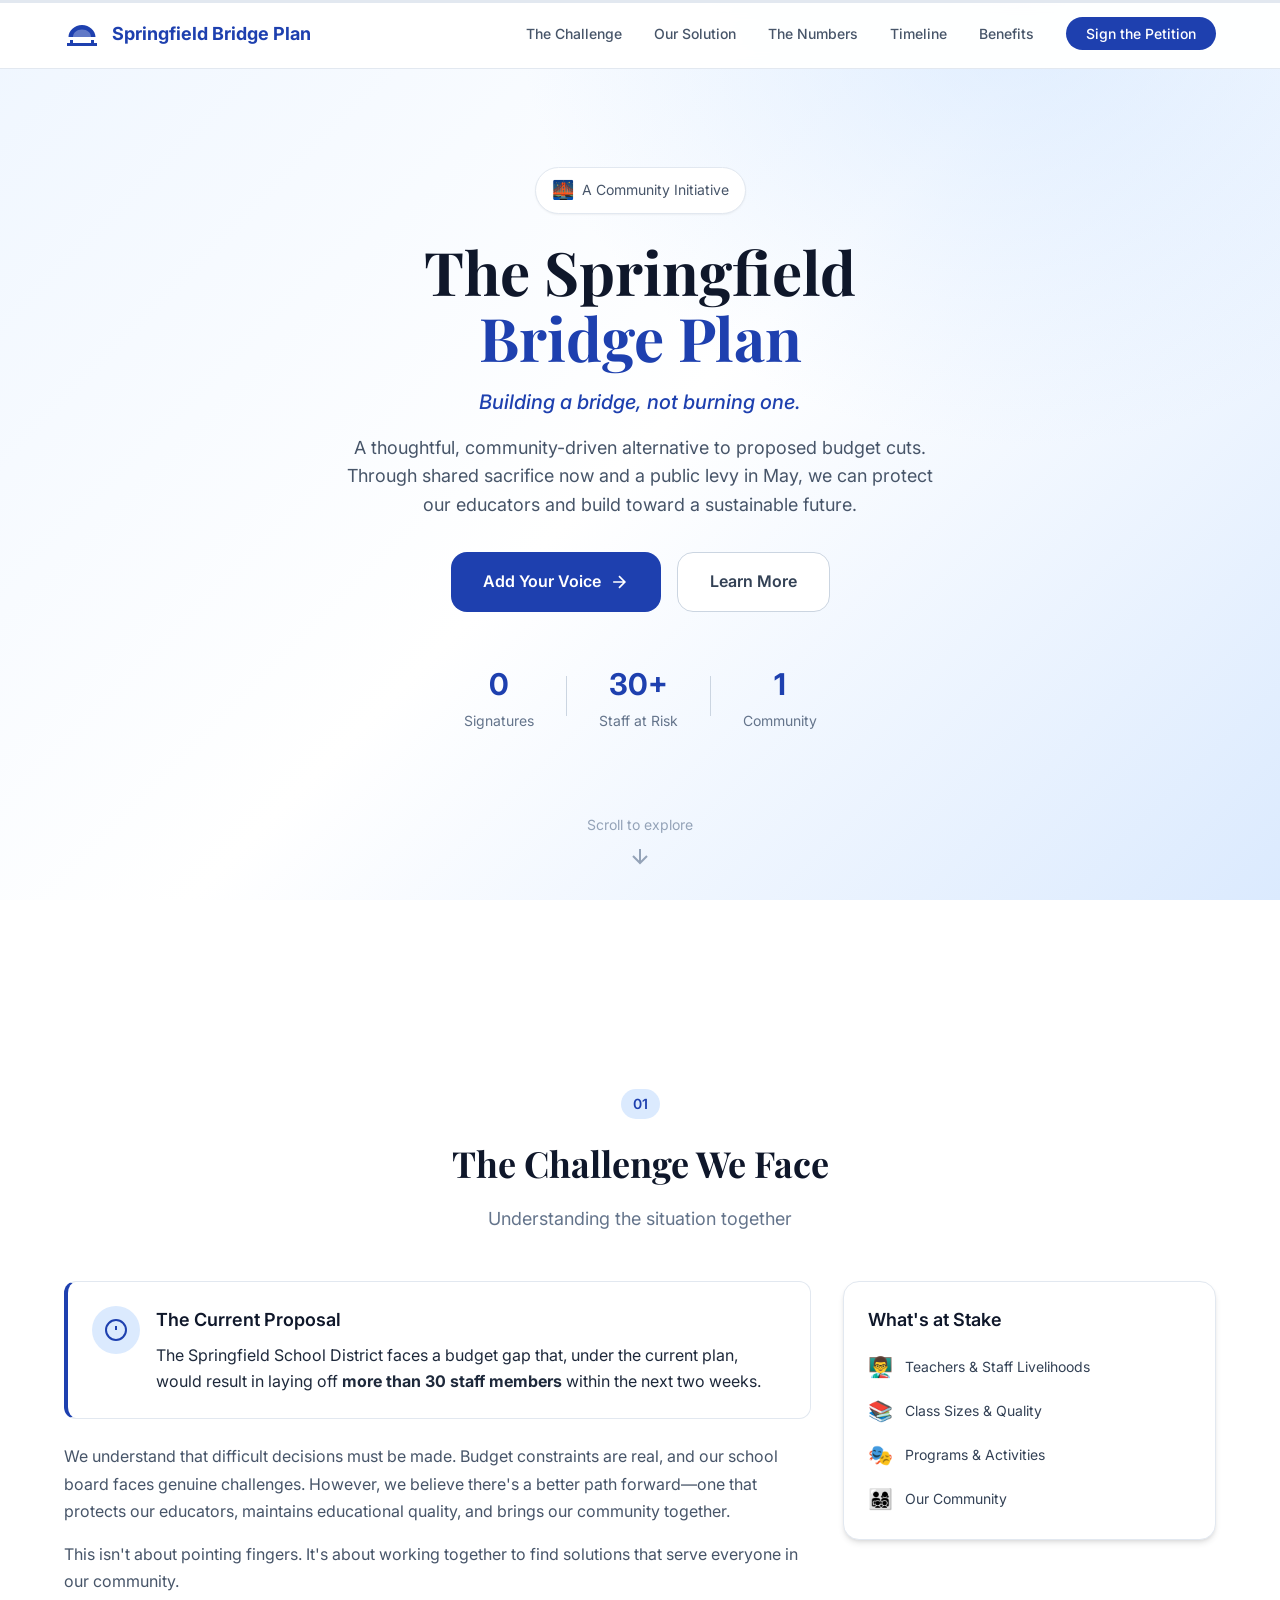
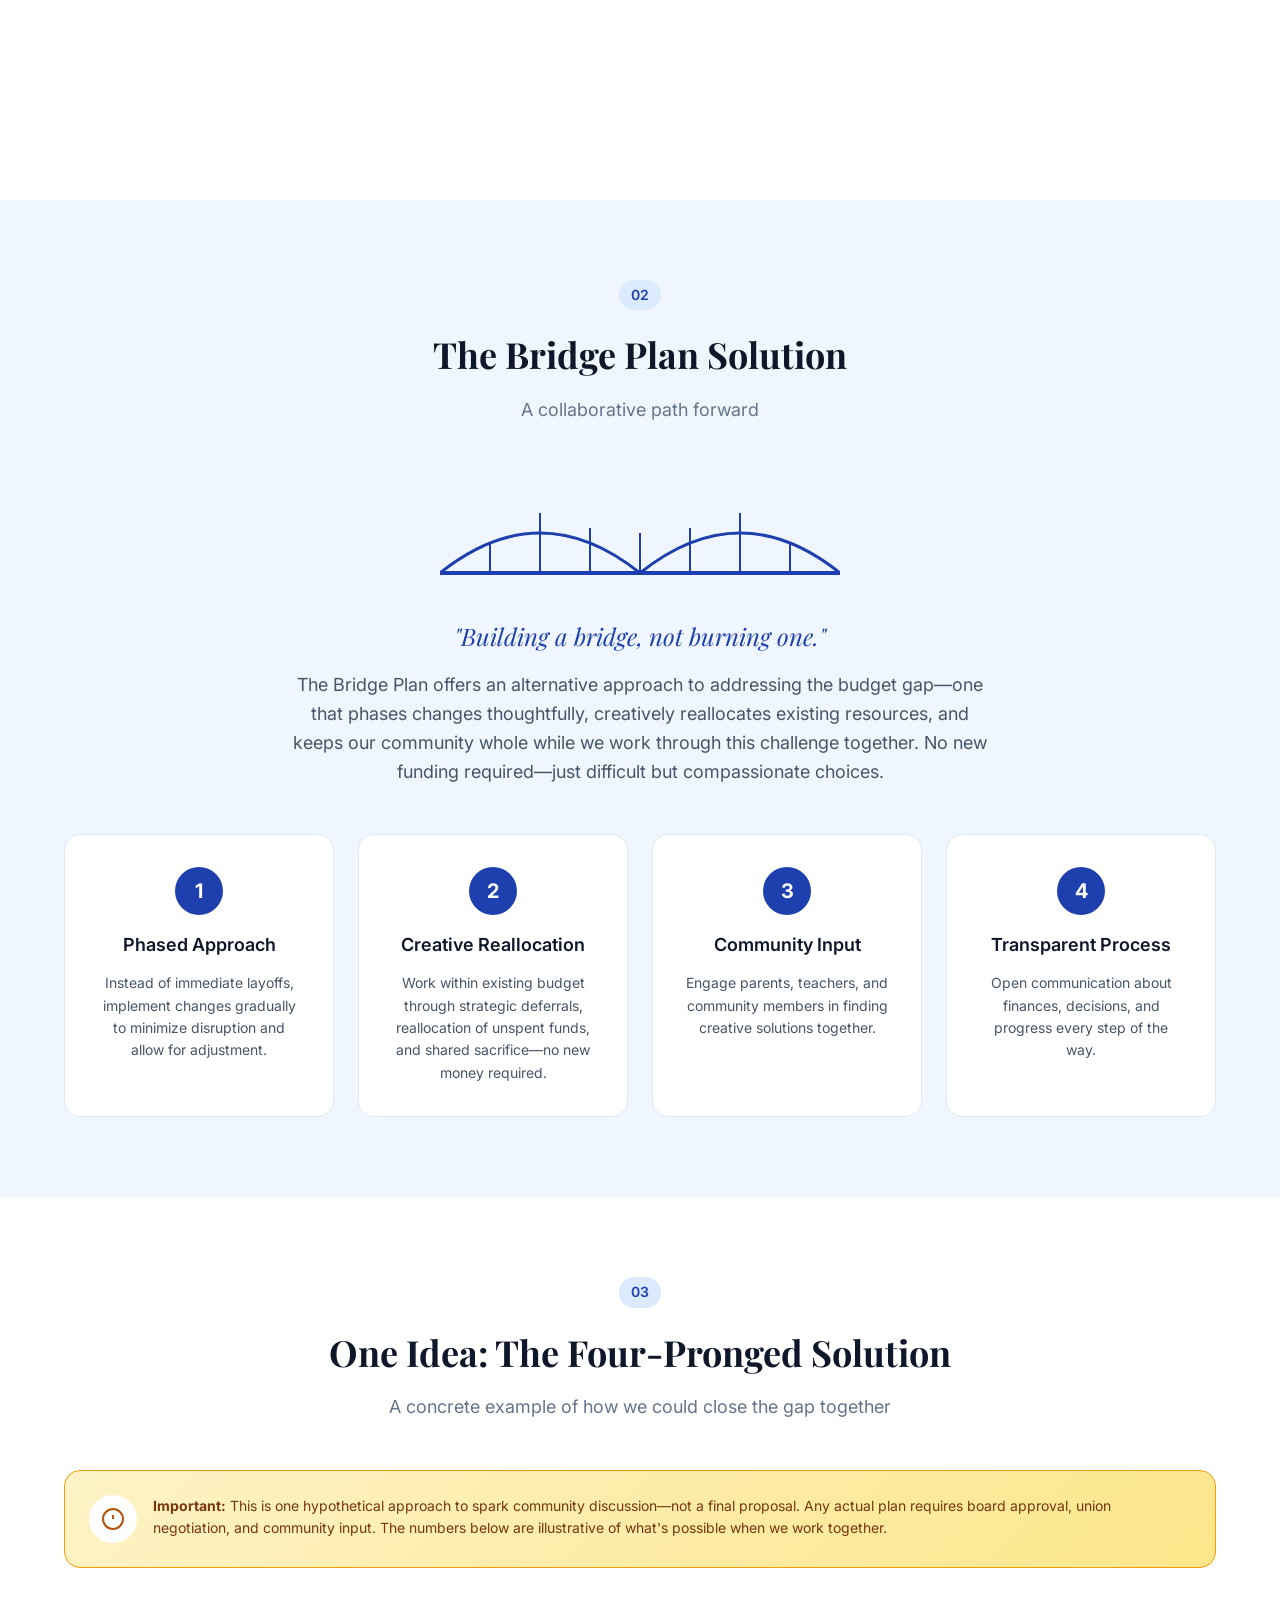
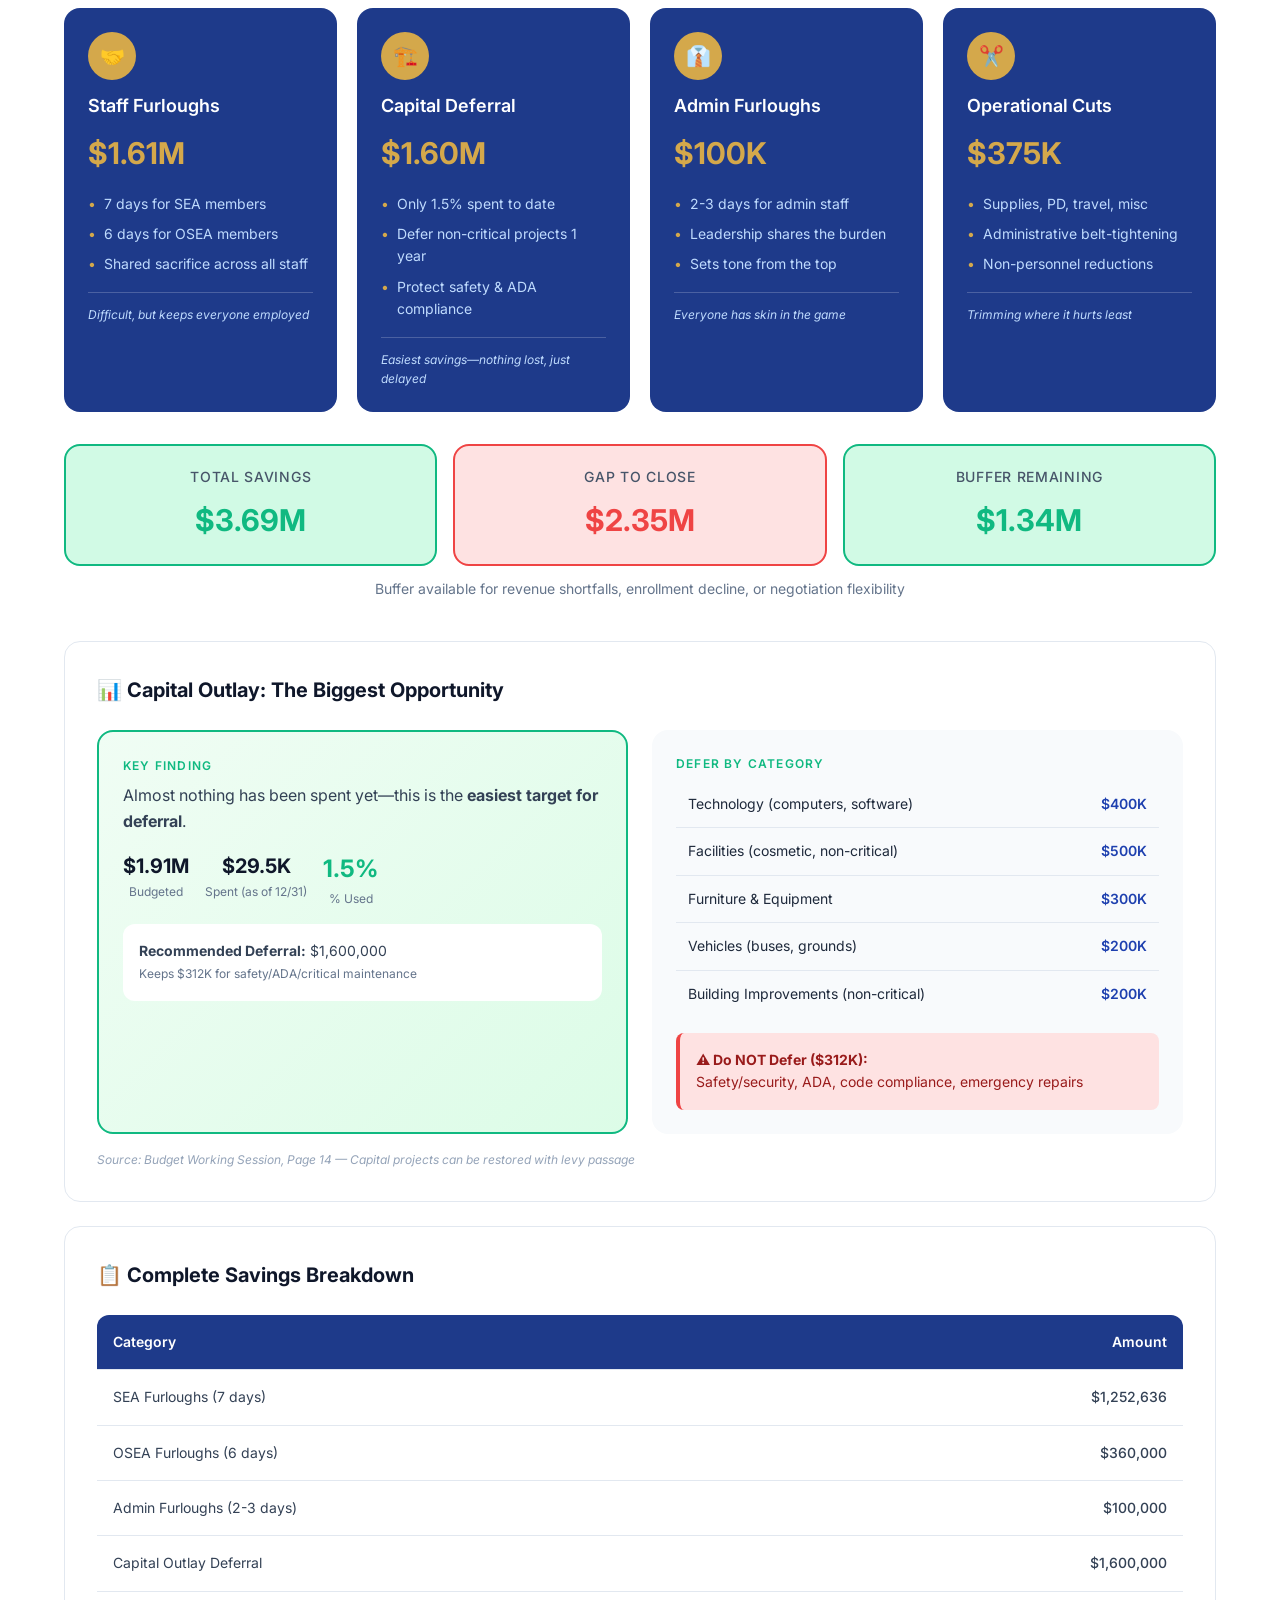
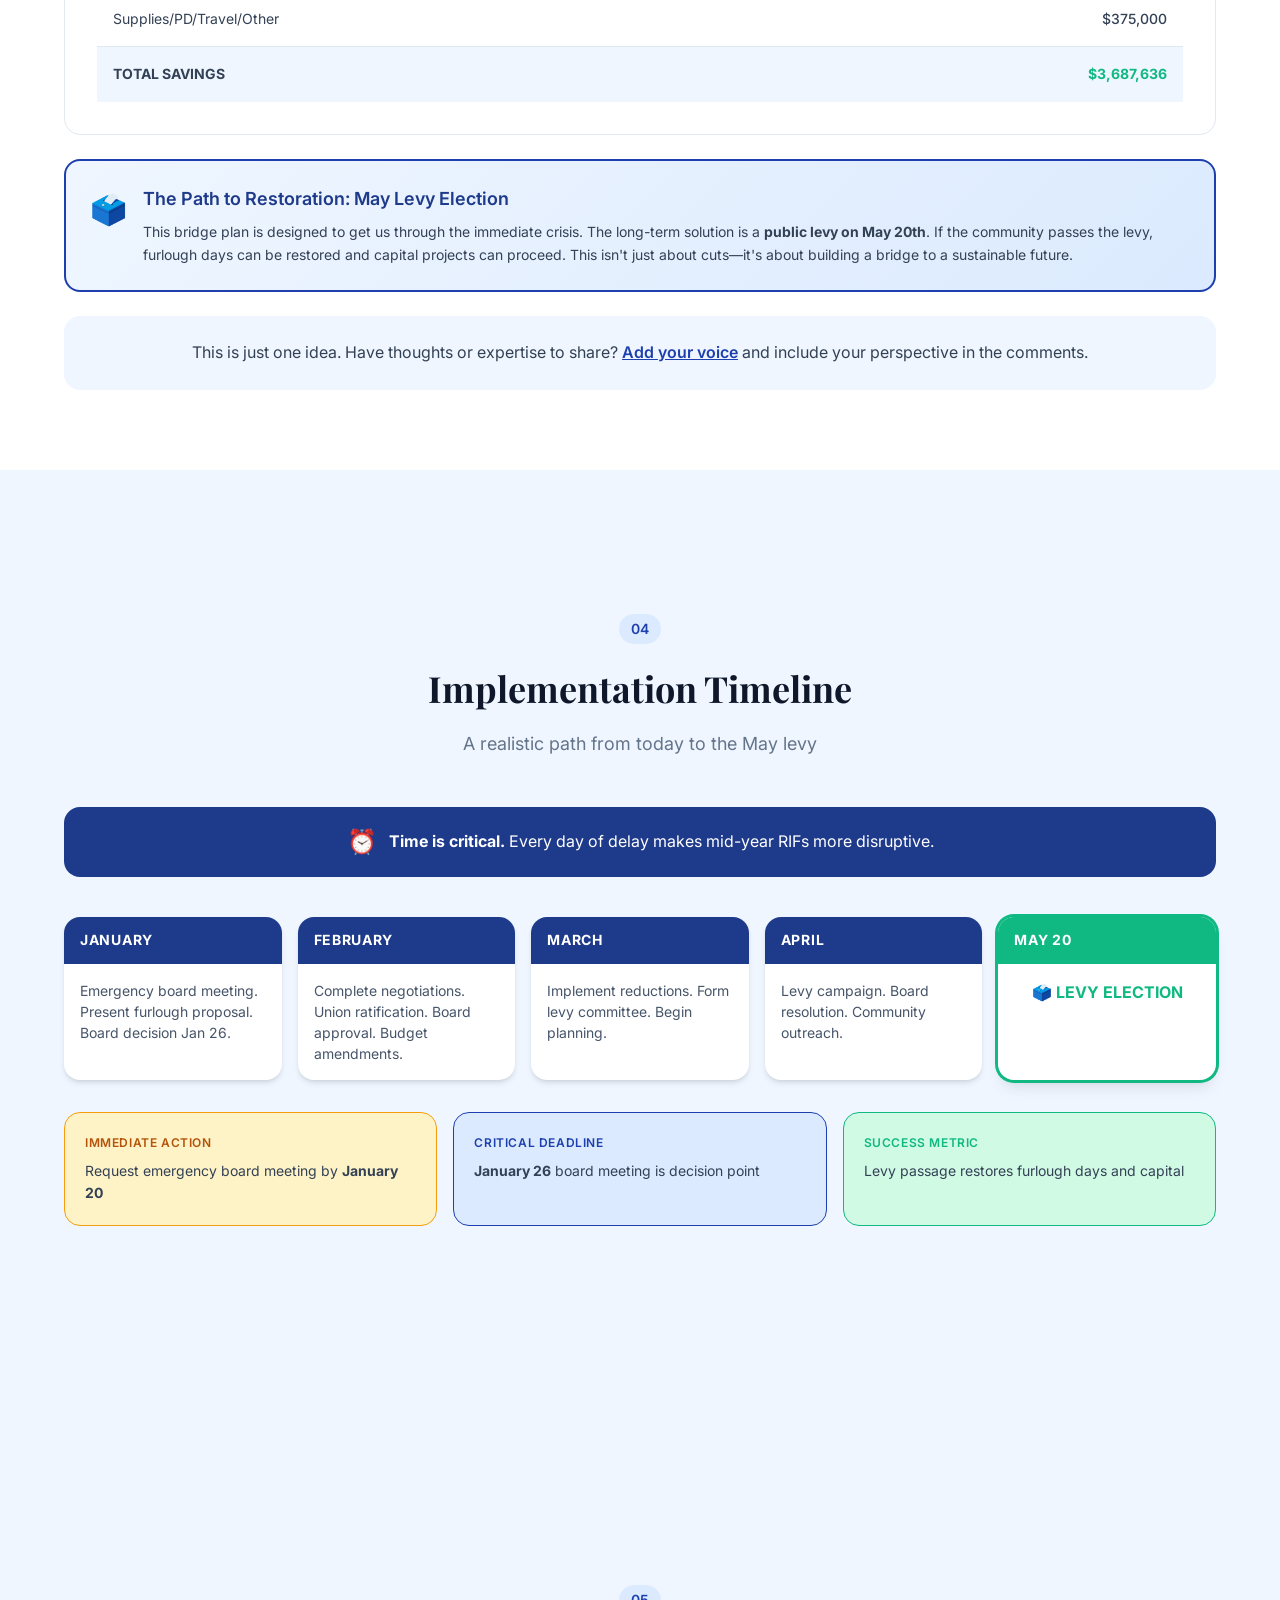
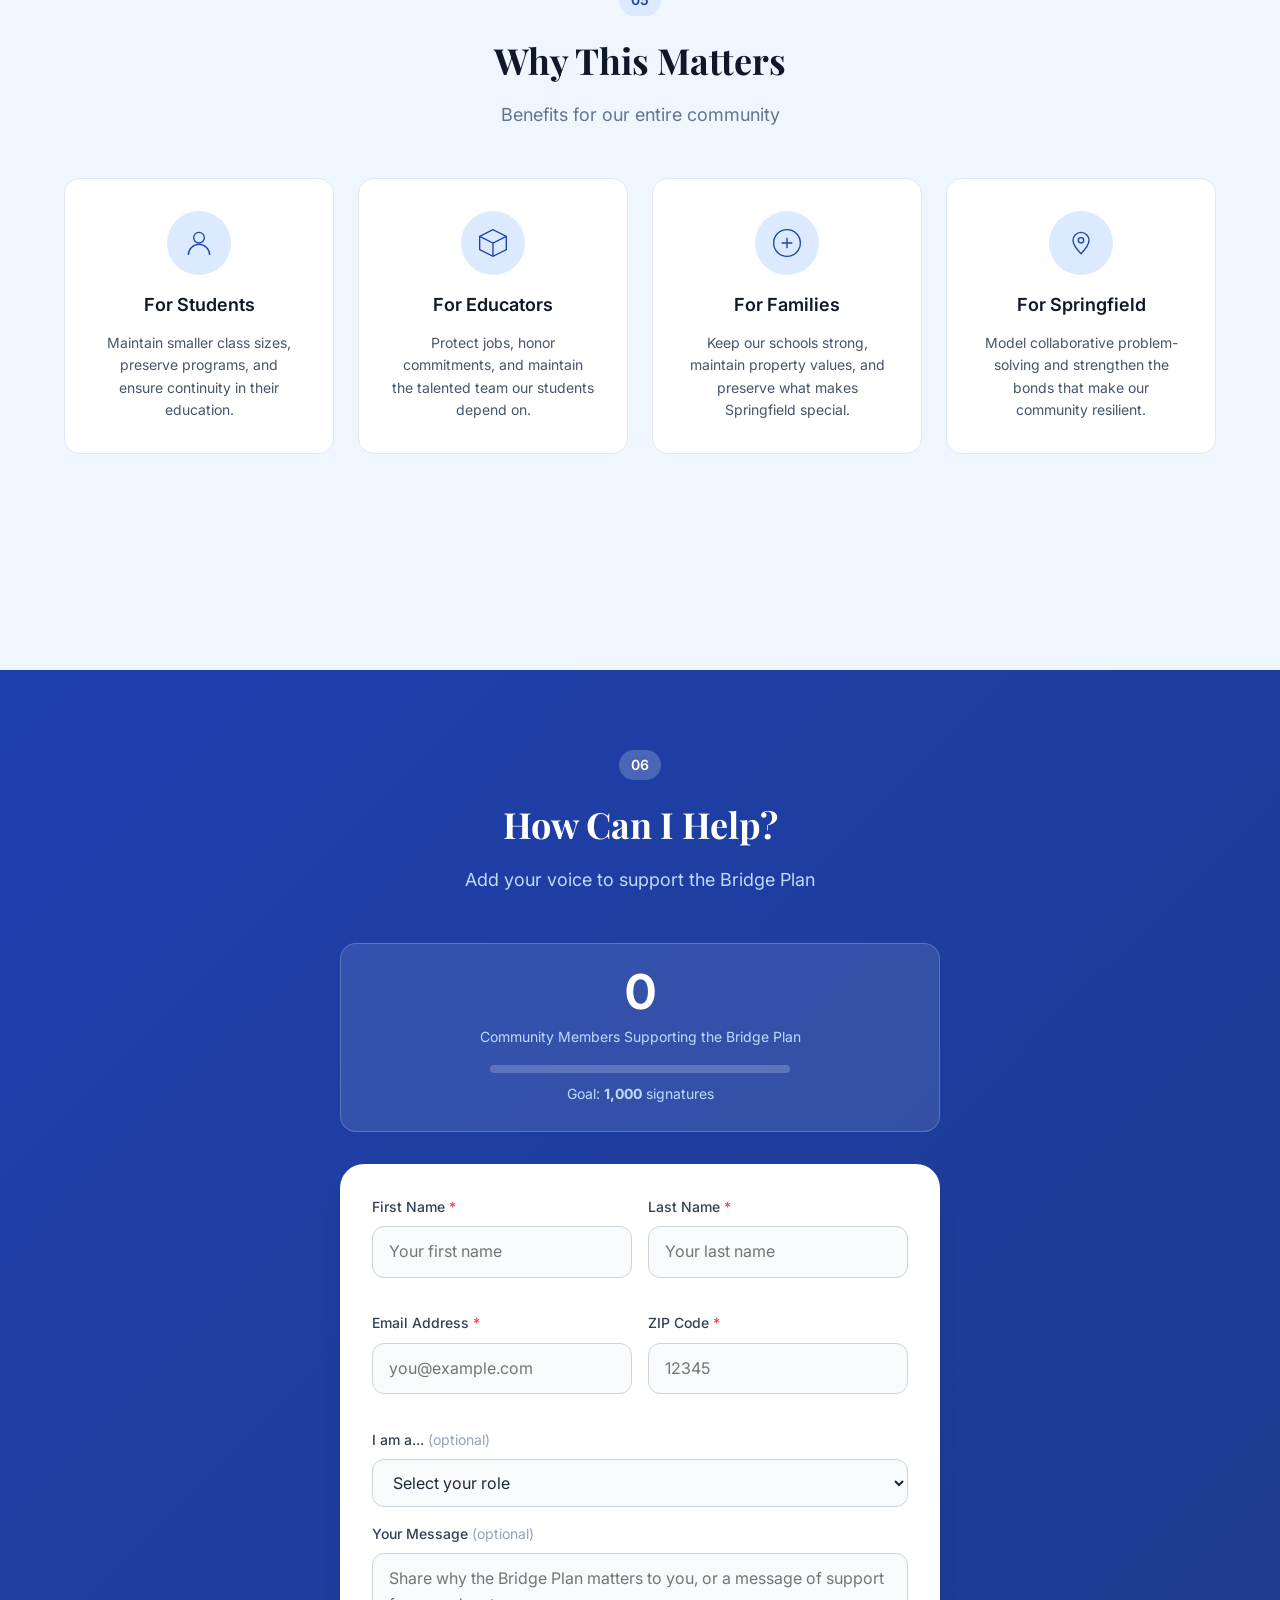
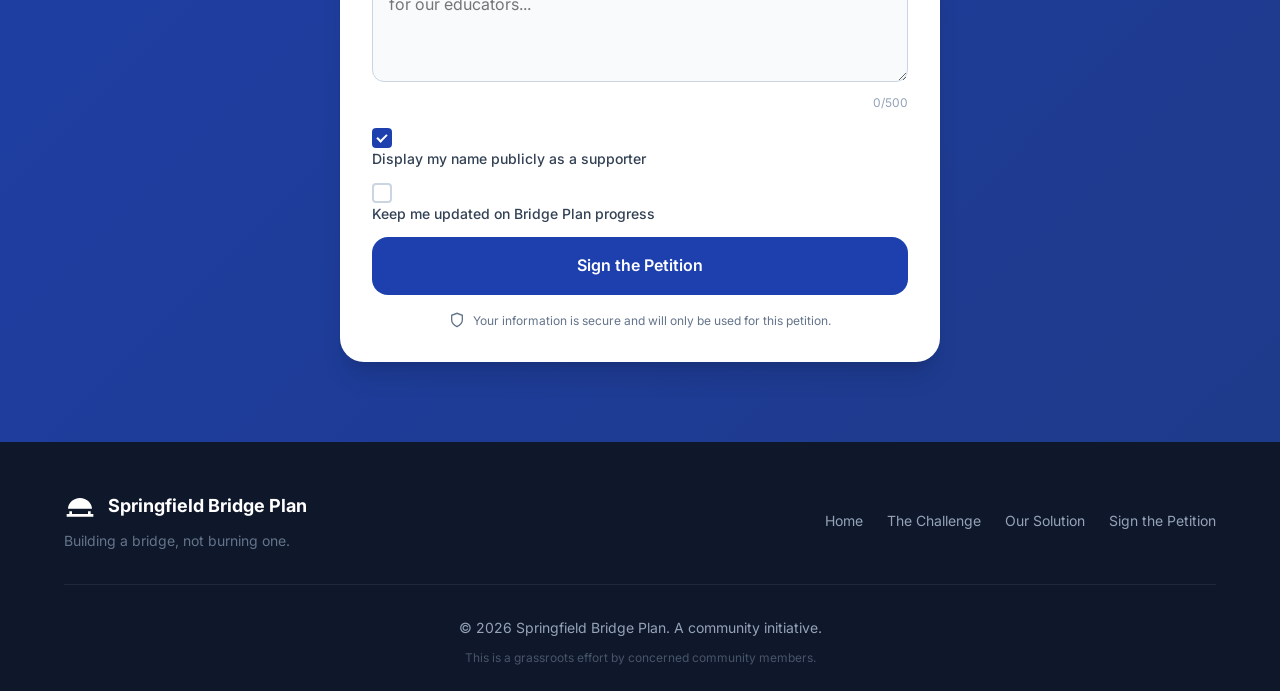
==== index.html @ 6d2685a9 "Initial commit: Springfield Bridge Plan website" ====
<!DOCTYPE html>
<html lang="en">
<head>
    <meta charset="UTF-8">
    <meta name="viewport" content="width=device-width, initial-scale=1.0">
    <meta name="description" content="The Springfield Bridge Plan - A community-driven alternative to budget cuts. Building a bridge, not burning one.">
    <meta name="keywords" content="Springfield, School District, Budget, Bridge Plan, Community Support">
    <title>The Springfield Bridge Plan | Building a Bridge, Not Burning One</title>
    
    <!-- Fonts -->
    <link rel="preconnect" href="https://fonts.googleapis.com">
    <link rel="preconnect" href="https://fonts.gstatic.com" crossorigin>
    <link href="https://fonts.googleapis.com/css2?family=Inter:wght@400;500;600;700;800&family=Playfair+Display:wght@700&display=swap" rel="stylesheet">
    
    <!-- Styles -->
    <link rel="stylesheet" href="css/styles.css">
    
    <!-- Favicon -->
    <link rel="icon" type="image/svg+xml" href="assets/favicon.svg">
</head>
<body>
    <!-- Skip Link for Accessibility -->
    <a href="#main-content" class="skip-link">Skip to main content</a>
    
    <!-- Navigation -->
    <nav class="navbar" role="navigation" aria-label="Main navigation">
        <div class="nav-container">
            <a href="#hero" class="nav-logo" aria-label="Springfield Bridge Plan Home">
                <svg class="logo-icon" viewBox="0 0 48 48" aria-hidden="true">
                    <path d="M4 36h40v4H4zM8 32h4v4H8zM36 32h4v4h-4zM6 28c0-8 8-16 18-16s18 8 18 16H6z" fill="currentColor"/>
                    <path d="M12 28c0-5.5 5-10 12-10s12 4.5 12 10H12z" fill="white" opacity="0.3"/>
                </svg>
                <span class="logo-text">Springfield Bridge Plan</span>
            </a>
            
            <button class="nav-toggle" aria-expanded="false" aria-controls="nav-menu" aria-label="Toggle navigation menu">
                <span class="hamburger"></span>
            </button>
            
            <ul class="nav-menu" id="nav-menu">
                <li><a href="#problem">The Challenge</a></li>
                <li><a href="#solution">Our Solution</a></li>
                <li><a href="#options">The Numbers</a></li>
                <li><a href="#how-it-works">Timeline</a></li>
                <li><a href="#benefits">Benefits</a></li>
                <li><a href="#action" class="nav-cta">Sign the Petition</a></li>
            </ul>
        </div>
    </nav>
    
    <!-- Progress Bar -->
    <div class="progress-bar" role="progressbar" aria-valuenow="0" aria-valuemin="0" aria-valuemax="100">
        <div class="progress-fill"></div>
    </div>
    
    <main id="main-content">
        <!-- Hero Section -->
        <section id="hero" class="section hero">
            <div class="hero-background">
                <div class="hero-gradient"></div>
            </div>
            <div class="container hero-content">
                <div class="hero-badge">
                    <span class="badge-icon">🌉</span>
                    <span>A Community Initiative</span>
                </div>
                <h1 class="hero-title">
                    <span class="title-line">The Springfield</span>
                    <span class="title-line accent">Bridge Plan</span>
                </h1>
                <p class="hero-subtitle">Building a bridge, not burning one.</p>
                <p class="hero-description">
                    A thoughtful, community-driven alternative to proposed budget cuts. 
                    Through shared sacrifice now and a public levy in May, we can protect our educators and build toward a sustainable future.
                </p>
                <div class="hero-actions">
                    <a href="#action" class="btn btn-primary btn-large">
                        <span>Add Your Voice</span>
                        <svg class="btn-icon" viewBox="0 0 24 24" aria-hidden="true">
                            <path d="M5 12h14M12 5l7 7-7 7" stroke="currentColor" stroke-width="2" fill="none"/>
                        </svg>
                    </a>
                    <a href="#problem" class="btn btn-secondary btn-large">Learn More</a>
                </div>
                <div class="hero-stats">
                    <div class="stat">
                        <span class="stat-number" id="signature-count-hero">0</span>
                        <span class="stat-label">Signatures</span>
                    </div>
                    <div class="stat-divider"></div>
                    <div class="stat">
                        <span class="stat-number">30+</span>
                        <span class="stat-label">Staff at Risk</span>
                    </div>
                    <div class="stat-divider"></div>
                    <div class="stat">
                        <span class="stat-number">1</span>
                        <span class="stat-label">Community</span>
                    </div>
                </div>
            </div>
            <div class="scroll-indicator" aria-hidden="true">
                <span>Scroll to explore</span>
                <svg viewBox="0 0 24 24">
                    <path d="M12 5v14M5 12l7 7 7-7" stroke="currentColor" stroke-width="2" fill="none"/>
                </svg>
            </div>
        </section>
        
        <!-- Problem Section -->
        <section id="problem" class="section">
            <div class="container">
                <div class="section-header">
                    <span class="section-number">01</span>
                    <h2 class="section-title">The Challenge We Face</h2>
                    <p class="section-subtitle">Understanding the situation together</p>
                </div>
                <div class="content-grid">
                    <div class="content-main">
                        <div class="highlight-box">
                            <div class="highlight-icon">
                                <svg viewBox="0 0 24 24" aria-hidden="true">
                                    <circle cx="12" cy="12" r="10" stroke="currentColor" stroke-width="2" fill="none"/>
                                    <path d="M12 8v4M12 16h.01" stroke="currentColor" stroke-width="2" fill="none"/>
                                </svg>
                            </div>
                            <div class="highlight-content">
                                <h3>The Current Proposal</h3>
                                <p>The Springfield School District faces a budget gap that, under the current plan, would result in laying off <strong>more than 30 staff members</strong> within the next two weeks.</p>
                            </div>
                        </div>
                        <p class="body-text">
                            We understand that difficult decisions must be made. Budget constraints are real, and our school board faces genuine challenges. However, we believe there's a better path forward—one that protects our educators, maintains educational quality, and brings our community together.
                        </p>
                        <p class="body-text">
                            This isn't about pointing fingers. It's about working together to find solutions that serve everyone in our community.
                        </p>
                    </div>
                    <div class="content-sidebar">
                        <div class="impact-card">
                            <h4>What's at Stake</h4>
                            <ul class="impact-list">
                                <li>
                                    <span class="impact-icon">👨‍🏫</span>
                                    <span>Teachers & Staff Livelihoods</span>
                                </li>
                                <li>
                                    <span class="impact-icon">📚</span>
                                    <span>Class Sizes & Quality</span>
                                </li>
                                <li>
                                    <span class="impact-icon">🎭</span>
                                    <span>Programs & Activities</span>
                                </li>
                                <li>
                                    <span class="impact-icon">👨‍👩‍👧‍👦</span>
                                    <span>Our Community</span>
                                </li>
                            </ul>
                        </div>
                    </div>
                </div>
            </div>
        </section>
        
        <!-- Solution Section -->
        <section id="solution" class="section section-alt">
            <div class="container">
                <div class="section-header">
                    <span class="section-number">02</span>
                    <h2 class="section-title">The Bridge Plan Solution</h2>
                    <p class="section-subtitle">A collaborative path forward</p>
                </div>
                <div class="solution-intro">
                    <div class="bridge-visual" aria-hidden="true">
                        <svg viewBox="0 0 400 120" class="bridge-svg">
                            <path d="M0 100 Q100 20 200 100 Q300 20 400 100" stroke="currentColor" stroke-width="3" fill="none" class="bridge-arch"/>
                            <line x1="0" y1="100" x2="400" y2="100" stroke="currentColor" stroke-width="4"/>
                            <line x1="50" y1="100" x2="50" y2="70" stroke="currentColor" stroke-width="2"/>
                            <line x1="100" y1="100" x2="100" y2="40" stroke="currentColor" stroke-width="2"/>
                            <line x1="150" y1="100" x2="150" y2="55" stroke="currentColor" stroke-width="2"/>
                            <line x1="200" y1="100" x2="200" y2="60" stroke="currentColor" stroke-width="2"/>
                            <line x1="250" y1="100" x2="250" y2="55" stroke="currentColor" stroke-width="2"/>
                            <line x1="300" y1="100" x2="300" y2="40" stroke="currentColor" stroke-width="2"/>
                            <line x1="350" y1="100" x2="350" y2="70" stroke="currentColor" stroke-width="2"/>
                        </svg>
                    </div>
                    <blockquote class="solution-quote">
                        "Building a bridge, not burning one."
                    </blockquote>
                    <p class="solution-description">
                        The Bridge Plan offers an alternative approach to addressing the budget gap—one that phases changes thoughtfully, creatively reallocates existing resources, and keeps our community whole while we work through this challenge together. No new funding required—just difficult but compassionate choices.
                    </p>
                </div>
                <div class="pillars-grid">
                    <div class="pillar-card">
                        <div class="pillar-number">1</div>
                        <h3>Phased Approach</h3>
                        <p>Instead of immediate layoffs, implement changes gradually to minimize disruption and allow for adjustment.</p>
                    </div>
                    <div class="pillar-card">
                        <div class="pillar-number">2</div>
                        <h3>Creative Reallocation</h3>
                        <p>Work within existing budget through strategic deferrals, reallocation of unspent funds, and shared sacrifice—no new money required.</p>
                    </div>
                    <div class="pillar-card">
                        <div class="pillar-number">3</div>
                        <h3>Community Input</h3>
                        <p>Engage parents, teachers, and community members in finding creative solutions together.</p>
                    </div>
                    <div class="pillar-card">
                        <div class="pillar-number">4</div>
                        <h3>Transparent Process</h3>
                        <p>Open communication about finances, decisions, and progress every step of the way.</p>
                    </div>
                </div>
            </div>
        </section>
        
        <!-- The Four-Pronged Solution Section -->
        <section id="options" class="section">
            <div class="container">
                <div class="section-header">
                    <span class="section-number">03</span>
                    <h2 class="section-title">One Idea: The Four-Pronged Solution</h2>
                    <p class="section-subtitle">A concrete example of how we could close the gap together</p>
                </div>
                
                <div class="options-disclaimer">
                    <div class="disclaimer-icon">
                        <svg viewBox="0 0 24 24" aria-hidden="true">
                            <circle cx="12" cy="12" r="10" stroke="currentColor" stroke-width="2" fill="none"/>
                            <path d="M12 8v4M12 16h.01" stroke="currentColor" stroke-width="2" fill="none"/>
                        </svg>
                    </div>
                    <p><strong>Important:</strong> This is one hypothetical approach to spark community discussion—not a final proposal. Any actual plan requires board approval, union negotiation, and community input. The numbers below are illustrative of what's possible when we work together.</p>
                </div>
                
                <!-- Four Prongs Grid -->
                <div class="prongs-grid">
                    <div class="prong-card">
                        <div class="prong-icon">🤝</div>
                        <h3>Staff Furloughs</h3>
                        <div class="prong-amount">$1.61M</div>
                        <ul class="prong-details">
                            <li>7 days for SEA members</li>
                            <li>6 days for OSEA members</li>
                            <li>Shared sacrifice across all staff</li>
                        </ul>
                        <p class="prong-note">Difficult, but keeps everyone employed</p>
                    </div>
                    
                    <div class="prong-card">
                        <div class="prong-icon">🏗️</div>
                        <h3>Capital Deferral</h3>
                        <div class="prong-amount">$1.60M</div>
                        <ul class="prong-details">
                            <li>Only 1.5% spent to date</li>
                            <li>Defer non-critical projects 1 year</li>
                            <li>Protect safety &amp; ADA compliance</li>
                        </ul>
                        <p class="prong-note">Easiest savings—nothing lost, just delayed</p>
                    </div>
                    
                    <div class="prong-card">
                        <div class="prong-icon">👔</div>
                        <h3>Admin Furloughs</h3>
                        <div class="prong-amount">$100K</div>
                        <ul class="prong-details">
                            <li>2-3 days for admin staff</li>
                            <li>Leadership shares the burden</li>
                            <li>Sets tone from the top</li>
                        </ul>
                        <p class="prong-note">Everyone has skin in the game</p>
                    </div>
                    
                    <div class="prong-card">
                        <div class="prong-icon">✂️</div>
                        <h3>Operational Cuts</h3>
                        <div class="prong-amount">$375K</div>
                        <ul class="prong-details">
                            <li>Supplies, PD, travel, misc</li>
                            <li>Administrative belt-tightening</li>
                            <li>Non-personnel reductions</li>
                        </ul>
                        <p class="prong-note">Trimming where it hurts least</p>
                    </div>
                </div>
                
                <!-- Savings Summary -->
                <div class="savings-summary">
                    <div class="savings-box savings-total">
                        <span class="savings-label">Total Savings</span>
                        <span class="savings-amount green">$3.69M</span>
                    </div>
                    <div class="savings-box savings-gap">
                        <span class="savings-label">Gap to Close</span>
                        <span class="savings-amount red">$2.35M</span>
                    </div>
                    <div class="savings-box savings-buffer">
                        <span class="savings-label">Buffer Remaining</span>
                        <span class="savings-amount green">$1.34M</span>
                    </div>
                </div>
                <p class="savings-note">Buffer available for revenue shortfalls, enrollment decline, or negotiation flexibility</p>
                
                <!-- Capital Deferral Detail -->
                <div class="detail-section">
                    <h3 class="detail-title">📊 Capital Outlay: The Biggest Opportunity</h3>
                    <div class="detail-grid">
                        <div class="detail-highlight">
                            <span class="detail-label">Key Finding</span>
                            <p class="detail-text">Almost nothing has been spent yet—this is the <strong>easiest target for deferral</strong>.</p>
                            <div class="detail-stats">
                                <div class="detail-stat">
                                    <span class="stat-value">$1.91M</span>
                                    <span class="stat-desc">Budgeted</span>
                                </div>
                                <div class="detail-stat">
                                    <span class="stat-value">$29.5K</span>
                                    <span class="stat-desc">Spent (as of 12/31)</span>
                                </div>
                                <div class="detail-stat">
                                    <span class="stat-value highlight">1.5%</span>
                                    <span class="stat-desc">% Used</span>
                                </div>
                            </div>
                            <div class="detail-recommendation">
                                <strong>Recommended Deferral:</strong> $1,600,000<br>
                                <span class="detail-small">Keeps $312K for safety/ADA/critical maintenance</span>
                            </div>
                        </div>
                        <div class="detail-breakdown">
                            <span class="detail-label">Defer by Category</span>
                            <ul class="defer-list">
                                <li><span>Technology (computers, software)</span> <span class="defer-amount">$400K</span></li>
                                <li><span>Facilities (cosmetic, non-critical)</span> <span class="defer-amount">$500K</span></li>
                                <li><span>Furniture &amp; Equipment</span> <span class="defer-amount">$300K</span></li>
                                <li><span>Vehicles (buses, grounds)</span> <span class="defer-amount">$200K</span></li>
                                <li><span>Building Improvements (non-critical)</span> <span class="defer-amount">$200K</span></li>
                            </ul>
                            <div class="do-not-defer">
                                <strong>⚠️ Do NOT Defer ($312K):</strong><br>
                                Safety/security, ADA, code compliance, emergency repairs
                            </div>
                        </div>
                    </div>
                    <p class="detail-source">Source: Budget Working Session, Page 14 — Capital projects can be restored with levy passage</p>
                </div>
                
                <!-- Complete Breakdown Table -->
                <div class="breakdown-section">
                    <h3 class="detail-title">📋 Complete Savings Breakdown</h3>
                    <table class="breakdown-table">
                        <thead>
                            <tr>
                                <th>Category</th>
                                <th>Amount</th>
                            </tr>
                        </thead>
                        <tbody>
                            <tr>
                                <td>SEA Furloughs (7 days)</td>
                                <td>$1,252,636</td>
                            </tr>
                            <tr>
                                <td>OSEA Furloughs (6 days)</td>
                                <td>$360,000</td>
                            </tr>
                            <tr>
                                <td>Admin Furloughs (2-3 days)</td>
                                <td>$100,000</td>
                            </tr>
                            <tr>
                                <td>Capital Outlay Deferral</td>
                                <td>$1,600,000</td>
                            </tr>
                            <tr>
                                <td>Supplies/PD/Travel/Other</td>
                                <td>$375,000</td>
                            </tr>
                            <tr class="total-row">
                                <td><strong>TOTAL SAVINGS</strong></td>
                                <td><strong class="green">$3,687,636</strong></td>
                            </tr>
                        </tbody>
                    </table>
                </div>
                
                <!-- Levy Callout -->
                <div class="levy-callout">
                    <div class="levy-icon">🗳️</div>
                    <div class="levy-content">
                        <h4>The Path to Restoration: May Levy Election</h4>
                        <p>This bridge plan is designed to get us through the immediate crisis. The long-term solution is a <strong>public levy on May 20th</strong>. If the community passes the levy, furlough days can be restored and capital projects can proceed. This isn't just about cuts—it's about building a bridge to a sustainable future.</p>
                    </div>
                </div>
                
                <div class="options-cta">
                    <p>This is just one idea. Have thoughts or expertise to share? <a href="#action">Add your voice</a> and include your perspective in the comments.</p>
                </div>
            </div>
        </section>
        
        <!-- Implementation Timeline Section -->
        <section id="how-it-works" class="section section-alt">
            <div class="container">
                <div class="section-header">
                    <span class="section-number">04</span>
                    <h2 class="section-title">Implementation Timeline</h2>
                    <p class="section-subtitle">A realistic path from today to the May levy</p>
                </div>
                
                <div class="urgency-banner">
                    <span class="urgency-icon">⏰</span>
                    <p><strong>Time is critical.</strong> Every day of delay makes mid-year RIFs more disruptive.</p>
                </div>
                
                <div class="timeline-horizontal">
                    <div class="timeline-month">
                        <div class="month-header january">JANUARY</div>
                        <div class="month-content">
                            <p>Emergency board meeting. Present furlough proposal. Board decision Jan 26.</p>
                        </div>
                    </div>
                    <div class="timeline-month">
                        <div class="month-header february">FEBRUARY</div>
                        <div class="month-content">
                            <p>Complete negotiations. Union ratification. Board approval. Budget amendments.</p>
                        </div>
                    </div>
                    <div class="timeline-month">
                        <div class="month-header march">MARCH</div>
                        <div class="month-content">
                            <p>Implement reductions. Form levy committee. Begin planning.</p>
                        </div>
                    </div>
                    <div class="timeline-month">
                        <div class="month-header april">APRIL</div>
                        <div class="month-content">
                            <p>Levy campaign. Board resolution. Community outreach.</p>
                        </div>
                    </div>
                    <div class="timeline-month highlight-month">
                        <div class="month-header may">MAY 20</div>
                        <div class="month-content">
                            <p class="levy-day">🗳️ <strong>LEVY ELECTION</strong></p>
                        </div>
                    </div>
                </div>
                
                <div class="action-boxes">
                    <div class="action-box immediate">
                        <span class="action-label">Immediate Action</span>
                        <p>Request emergency board meeting by <strong>January 20</strong></p>
                    </div>
                    <div class="action-box deadline">
                        <span class="action-label">Critical Deadline</span>
                        <p><strong>January 26</strong> board meeting is decision point</p>
                    </div>
                    <div class="action-box success">
                        <span class="action-label">Success Metric</span>
                        <p>Levy passage restores furlough days and capital</p>
                    </div>
                </div>
            </div>
        </section>
        
        <!-- Benefits Section -->
        <section id="benefits" class="section section-alt">
            <div class="container">
                <div class="section-header">
                    <span class="section-number">05</span>
                    <h2 class="section-title">Why This Matters</h2>
                    <p class="section-subtitle">Benefits for our entire community</p>
                </div>
                <div class="benefits-grid">
                    <div class="benefit-card">
                        <div class="benefit-icon">
                            <svg viewBox="0 0 48 48" aria-hidden="true">
                                <circle cx="24" cy="16" r="8" fill="none" stroke="currentColor" stroke-width="2"/>
                                <path d="M8 42c0-8.8 7.2-16 16-16s16 7.2 16 16" fill="none" stroke="currentColor" stroke-width="2"/>
                            </svg>
                        </div>
                        <h3>For Students</h3>
                        <p>Maintain smaller class sizes, preserve programs, and ensure continuity in their education.</p>
                    </div>
                    <div class="benefit-card">
                        <div class="benefit-icon">
                            <svg viewBox="0 0 48 48" aria-hidden="true">
                                <path d="M24 4L4 14v20l20 10 20-10V14L24 4z" fill="none" stroke="currentColor" stroke-width="2"/>
                                <path d="M4 14l20 10 20-10M24 24v20" fill="none" stroke="currentColor" stroke-width="2"/>
                            </svg>
                        </div>
                        <h3>For Educators</h3>
                        <p>Protect jobs, honor commitments, and maintain the talented team our students depend on.</p>
                    </div>
                    <div class="benefit-card">
                        <div class="benefit-icon">
                            <svg viewBox="0 0 48 48" aria-hidden="true">
                                <path d="M24 44c11 0 20-9 20-20S35 4 24 4 4 13 4 24s9 20 20 20z" fill="none" stroke="currentColor" stroke-width="2"/>
                                <path d="M16 24h16M24 16v16" fill="none" stroke="currentColor" stroke-width="2"/>
                            </svg>
                        </div>
                        <h3>For Families</h3>
                        <p>Keep our schools strong, maintain property values, and preserve what makes Springfield special.</p>
                    </div>
                    <div class="benefit-card">
                        <div class="benefit-icon">
                            <svg viewBox="0 0 48 48" aria-hidden="true">
                                <path d="M12 20a12 12 0 1 1 24 0c0 8-12 20-12 20S12 28 12 20z" fill="none" stroke="currentColor" stroke-width="2"/>
                                <circle cx="24" cy="20" r="4" fill="none" stroke="currentColor" stroke-width="2"/>
                            </svg>
                        </div>
                        <h3>For Springfield</h3>
                        <p>Model collaborative problem-solving and strengthen the bonds that make our community resilient.</p>
                    </div>
                </div>
            </div>
        </section>
        
        <!-- Call to Action Section -->
        <section id="action" class="section section-cta">
            <div class="container">
                <div class="cta-content">
                    <div class="section-header">
                        <span class="section-number">06</span>
                        <h2 class="section-title">How Can I Help?</h2>
                        <p class="section-subtitle">Add your voice to support the Bridge Plan</p>
                    </div>
                    
                    <div class="signature-counter" aria-live="polite">
                        <div class="counter-display">
                            <span class="counter-number" id="signature-count">0</span>
                            <span class="counter-label">Community Members Supporting the Bridge Plan</span>
                        </div>
                        <div class="counter-goal">
                            <div class="goal-bar">
                                <div class="goal-fill" id="goal-fill" style="width: 0%"></div>
                            </div>
                            <span class="goal-text">Goal: <strong>1,000</strong> signatures</span>
                        </div>
                    </div>
                    
                    <form id="signature-form" class="signature-form" novalidate>
                        <div class="form-row">
                            <div class="form-group">
                                <label for="firstName">First Name <span class="required">*</span></label>
                                <input type="text" id="firstName" name="firstName" required autocomplete="given-name" placeholder="Your first name">
                                <span class="error-message" id="firstName-error"></span>
                            </div>
                            <div class="form-group">
                                <label for="lastName">Last Name <span class="required">*</span></label>
                                <input type="text" id="lastName" name="lastName" required autocomplete="family-name" placeholder="Your last name">
                                <span class="error-message" id="lastName-error"></span>
                            </div>
                        </div>
                        
                        <div class="form-row">
                            <div class="form-group">
                                <label for="email">Email Address <span class="required">*</span></label>
                                <input type="email" id="email" name="email" required autocomplete="email" placeholder="you@example.com">
                                <span class="error-message" id="email-error"></span>
                            </div>
                            <div class="form-group">
                                <label for="zip">ZIP Code <span class="required">*</span></label>
                                <input type="text" id="zip" name="zip" required autocomplete="postal-code" pattern="[0-9]{5}" maxlength="5" placeholder="12345">
                                <span class="error-message" id="zip-error"></span>
                            </div>
                        </div>
                        
                        <div class="form-group">
                            <label for="role">I am a... <span class="optional">(optional)</span></label>
                            <select id="role" name="role" autocomplete="off">
                                <option value="">Select your role</option>
                                <option value="parent">Parent/Guardian</option>
                                <option value="student">Student</option>
                                <option value="teacher">Teacher/Educator</option>
                                <option value="staff">School Staff</option>
                                <option value="community">Community Member</option>
                                <option value="business">Local Business Owner</option>
                                <option value="alumni">School Alumni</option>
                                <option value="other">Other</option>
                            </select>
                        </div>
                        
                        <div class="form-group">
                            <label for="comment">Your Message <span class="optional">(optional)</span></label>
                            <textarea id="comment" name="comment" rows="4" placeholder="Share why the Bridge Plan matters to you, or a message of support for our educators..."></textarea>
                            <span class="char-count"><span id="char-current">0</span>/500</span>
                        </div>
                        
                        <div class="form-group checkbox-group">
                            <label class="checkbox-label">
                                <input type="checkbox" id="displayName" name="displayName" checked>
                                <span class="checkbox-custom"></span>
                                <span>Display my name publicly as a supporter</span>
                            </label>
                        </div>
                        
                        <div class="form-group checkbox-group">
                            <label class="checkbox-label">
                                <input type="checkbox" id="updates" name="updates">
                                <span class="checkbox-custom"></span>
                                <span>Keep me updated on Bridge Plan progress</span>
                            </label>
                        </div>
                        
                        <button type="submit" class="btn btn-primary btn-large btn-full" id="submit-btn">
                            <span class="btn-text">Sign the Petition</span>
                            <span class="btn-loading" aria-hidden="true">
                                <svg class="spinner" viewBox="0 0 24 24">
                                    <circle cx="12" cy="12" r="10" fill="none" stroke="currentColor" stroke-width="2" stroke-dasharray="60" stroke-linecap="round"/>
                                </svg>
                            </span>
                        </button>
                        
                        <p class="form-note">
                            <svg viewBox="0 0 24 24" aria-hidden="true">
                                <path d="M12 22s8-4 8-10V5l-8-3-8 3v7c0 6 8 10 8 10z" fill="none" stroke="currentColor" stroke-width="2"/>
                            </svg>
                            Your information is secure and will only be used for this petition.
                        </p>
                    </form>
                    
                    <!-- Success Message -->
                    <div id="success-message" class="success-message" hidden>
                        <div class="success-icon">
                            <svg viewBox="0 0 24 24" aria-hidden="true">
                                <circle cx="12" cy="12" r="10" fill="none" stroke="currentColor" stroke-width="2"/>
                                <path d="M8 12l3 3 5-5" fill="none" stroke="currentColor" stroke-width="2"/>
                            </svg>
                        </div>
                        <h3>Thank You for Your Support!</h3>
                        <p>Your voice matters. Together, we're building a bridge to a better solution for Springfield.</p>
                        <div class="share-section">
                            <p>Help spread the word:</p>
                            <div class="share-buttons">
                                <a href="#" class="share-btn share-facebook" aria-label="Share on Facebook" id="share-facebook">
                                    <svg viewBox="0 0 24 24" aria-hidden="true"><path d="M18 2h-3a5 5 0 0 0-5 5v3H7v4h3v8h4v-8h3l1-4h-4V7a1 1 0 0 1 1-1h3z" fill="currentColor"/></svg>
                                </a>
                                <a href="#" class="share-btn share-twitter" aria-label="Share on X (Twitter)" id="share-twitter">
                                    <svg viewBox="0 0 24 24" aria-hidden="true"><path d="M4 4l11.7 16h4.3L8.3 4H4zm4.5 0L20 20M20 4L8.5 20" stroke="currentColor" stroke-width="2" fill="none"/></svg>
                                </a>
                                <a href="#" class="share-btn share-email" aria-label="Share via Email" id="share-email">
                                    <svg viewBox="0 0 24 24" aria-hidden="true"><path d="M4 4h16c1.1 0 2 .9 2 2v12c0 1.1-.9 2-2 2H4c-1.1 0-2-.9-2-2V6c0-1.1.9-2 2-2z" fill="none" stroke="currentColor" stroke-width="2"/><path d="M22 6l-10 7L2 6" fill="none" stroke="currentColor" stroke-width="2"/></svg>
                                </a>
                                <button class="share-btn share-copy" aria-label="Copy link" id="share-copy">
                                    <svg viewBox="0 0 24 24" aria-hidden="true"><rect x="9" y="9" width="13" height="13" rx="2" ry="2" fill="none" stroke="currentColor" stroke-width="2"/><path d="M5 15H4a2 2 0 0 1-2-2V4a2 2 0 0 1 2-2h9a2 2 0 0 1 2 2v1" fill="none" stroke="currentColor" stroke-width="2"/></svg>
                                </button>
                            </div>
                        </div>
                    </div>
                </div>
            </div>
        </section>
    </main>
    
    <!-- Footer -->
    <footer class="footer">
        <div class="container">
            <div class="footer-content">
                <div class="footer-brand">
                    <div class="footer-logo">
                        <svg class="logo-icon" viewBox="0 0 48 48" aria-hidden="true">
                            <path d="M4 36h40v4H4zM8 32h4v4H8zM36 32h4v4h-4zM6 28c0-8 8-16 18-16s18 8 18 16H6z" fill="currentColor"/>
                        </svg>
                        <span>Springfield Bridge Plan</span>
                    </div>
                    <p class="footer-tagline">Building a bridge, not burning one.</p>
                </div>
                <div class="footer-links">
                    <a href="#hero">Home</a>
                    <a href="#problem">The Challenge</a>
                    <a href="#solution">Our Solution</a>
                    <a href="#action">Sign the Petition</a>
                </div>
            </div>
            <div class="footer-bottom">
                <p>&copy; 2026 Springfield Bridge Plan. A community initiative.</p>
                <p class="footer-note">This is a grassroots effort by concerned community members.</p>
            </div>
        </div>
    </footer>
    
    <!-- Scripts -->
    <script src="js/main.js"></script>
</body>
</html>
---- css/styles.css ----
/* =========================================
   Springfield Bridge Plan - Styles
   Building a bridge, not burning one.
   ========================================= */

/* =========================================
   CSS Variables / Design Tokens
   ========================================= */
:root {
    /* Primary Colors - Blue Theme */
    --color-primary: #1e40af;
    --color-primary-dark: #1e3a8a;
    --color-primary-light: #3b82f6;
    --color-primary-100: #dbeafe;
    --color-primary-200: #bfdbfe;
    --color-primary-50: #eff6ff;
    
    /* Accent Colors */
    --color-accent: #0ea5e9;
    --color-accent-dark: #0284c7;
    
    /* Neutral Colors */
    --color-white: #ffffff;
    --color-gray-50: #f8fafc;
    --color-gray-100: #f1f5f9;
    --color-gray-200: #e2e8f0;
    --color-gray-300: #cbd5e1;
    --color-gray-400: #94a3b8;
    --color-gray-500: #64748b;
    --color-gray-600: #475569;
    --color-gray-700: #334155;
    --color-gray-800: #1e293b;
    --color-gray-900: #0f172a;
    
    /* Semantic Colors */
    --color-success: #10b981;
    --color-success-light: #d1fae5;
    --color-error: #ef4444;
    --color-error-light: #fee2e2;
    --color-warning: #f59e0b;
    
    /* Typography */
    --font-sans: 'Inter', -apple-system, BlinkMacSystemFont, 'Segoe UI', Roboto, sans-serif;
    --font-display: 'Playfair Display', Georgia, serif;
    
    /* Font Sizes */
    --text-xs: 0.75rem;
    --text-sm: 0.875rem;
    --text-base: 1rem;
    --text-lg: 1.125rem;
    --text-xl: 1.25rem;
    --text-2xl: 1.5rem;
    --text-3xl: 1.875rem;
    --text-4xl: 2.25rem;
    --text-5xl: 3rem;
    --text-6xl: 3.75rem;
    
    /* Spacing */
    --space-1: 0.25rem;
    --space-2: 0.5rem;
    --space-3: 0.75rem;
    --space-4: 1rem;
    --space-5: 1.25rem;
    --space-6: 1.5rem;
    --space-8: 2rem;
    --space-10: 2.5rem;
    --space-12: 3rem;
    --space-16: 4rem;
    --space-20: 5rem;
    --space-24: 6rem;
    
    /* Border Radius */
    --radius-sm: 0.25rem;
    --radius-md: 0.5rem;
    --radius-lg: 0.75rem;
    --radius-xl: 1rem;
    --radius-2xl: 1.5rem;
    --radius-full: 9999px;
    
    /* Shadows */
    --shadow-sm: 0 1px 2px 0 rgb(0 0 0 / 0.05);
    --shadow-md: 0 4px 6px -1px rgb(0 0 0 / 0.1), 0 2px 4px -2px rgb(0 0 0 / 0.1);
    --shadow-lg: 0 10px 15px -3px rgb(0 0 0 / 0.1), 0 4px 6px -4px rgb(0 0 0 / 0.1);
    --shadow-xl: 0 20px 25px -5px rgb(0 0 0 / 0.1), 0 8px 10px -6px rgb(0 0 0 / 0.1);
    
    /* Transitions */
    --transition-fast: 150ms ease;
    --transition-base: 250ms ease;
    --transition-slow: 350ms ease;
    
    /* Z-Index */
    --z-dropdown: 100;
    --z-sticky: 200;
    --z-fixed: 300;
    --z-modal: 400;
}

/* =========================================
   Reset & Base Styles
   ========================================= */
*, *::before, *::after {
    box-sizing: border-box;
}

* {
    margin: 0;
    padding: 0;
}

html {
    scroll-behavior: smooth;
    -webkit-text-size-adjust: 100%;
}

body {
    font-family: var(--font-sans);
    font-size: var(--text-base);
    line-height: 1.6;
    color: var(--color-gray-800);
    background-color: var(--color-white);
    -webkit-font-smoothing: antialiased;
    -moz-osx-font-smoothing: grayscale;
}

img, picture, video, canvas, svg {
    display: block;
    max-width: 100%;
}

input, button, textarea, select {
    font: inherit;
}

p, h1, h2, h3, h4, h5, h6 {
    overflow-wrap: break-word;
}

a {
    color: inherit;
    text-decoration: none;
}

ul, ol {
    list-style: none;
}

/* =========================================
   Accessibility
   ========================================= */
.skip-link {
    position: absolute;
    top: -100%;
    left: 50%;
    transform: translateX(-50%);
    background: var(--color-primary);
    color: var(--color-white);
    padding: var(--space-3) var(--space-6);
    border-radius: var(--radius-md);
    z-index: var(--z-modal);
    transition: top var(--transition-fast);
}

.skip-link:focus {
    top: var(--space-4);
}

/* Focus Styles */
:focus-visible {
    outline: 3px solid var(--color-primary-light);
    outline-offset: 2px;
}

/* =========================================
   Layout
   ========================================= */
.container {
    width: 100%;
    max-width: 1200px;
    margin: 0 auto;
    padding: 0 var(--space-6);
}

.section {
    padding: var(--space-20) 0;
    min-height: 100vh;
    display: flex;
    flex-direction: column;
    justify-content: center;
}

.section-alt {
    background-color: var(--color-primary-50);
}

/* =========================================
   Navigation
   ========================================= */
.navbar {
    position: fixed;
    top: 0;
    left: 0;
    right: 0;
    background: rgba(255, 255, 255, 0.95);
    backdrop-filter: blur(10px);
    border-bottom: 1px solid var(--color-gray-200);
    z-index: var(--z-fixed);
    transition: transform var(--transition-base), box-shadow var(--transition-base);
}

.navbar.scrolled {
    box-shadow: var(--shadow-md);
}

.navbar.hidden {
    transform: translateY(-100%);
}

.nav-container {
    display: flex;
    align-items: center;
    justify-content: space-between;
    max-width: 1200px;
    margin: 0 auto;
    padding: var(--space-4) var(--space-6);
}

.nav-logo {
    display: flex;
    align-items: center;
    gap: var(--space-3);
    font-weight: 700;
    color: var(--color-primary);
}

.nav-logo .logo-icon {
    width: 36px;
    height: 36px;
}

.logo-text {
    font-size: var(--text-lg);
}

.nav-menu {
    display: flex;
    align-items: center;
    gap: var(--space-8);
}

.nav-menu a {
    font-size: var(--text-sm);
    font-weight: 500;
    color: var(--color-gray-600);
    transition: color var(--transition-fast);
}

.nav-menu a:hover {
    color: var(--color-primary);
}

.nav-cta {
    background: var(--color-primary);
    color: var(--color-white) !important;
    padding: var(--space-2) var(--space-5);
    border-radius: var(--radius-full);
    transition: background var(--transition-fast) !important;
}

.nav-cta:hover {
    background: var(--color-primary-dark) !important;
}

.nav-toggle {
    display: none;
    background: none;
    border: none;
    cursor: pointer;
    padding: var(--space-2);
}

.hamburger {
    display: block;
    width: 24px;
    height: 2px;
    background: var(--color-gray-800);
    position: relative;
    transition: background var(--transition-fast);
}

.hamburger::before,
.hamburger::after {
    content: '';
    position: absolute;
    left: 0;
    width: 100%;
    height: 2px;
    background: var(--color-gray-800);
    transition: transform var(--transition-fast);
}

.hamburger::before {
    top: -7px;
}

.hamburger::after {
    top: 7px;
}

/* Mobile Navigation */
@media (max-width: 768px) {
    .nav-toggle {
        display: block;
    }
    
    .nav-menu {
        position: absolute;
        top: 100%;
        left: 0;
        right: 0;
        flex-direction: column;
        background: var(--color-white);
        padding: var(--space-6);
        gap: var(--space-4);
        border-bottom: 1px solid var(--color-gray-200);
        box-shadow: var(--shadow-lg);
        transform: translateY(-100%);
        opacity: 0;
        visibility: hidden;
        transition: transform var(--transition-base), opacity var(--transition-base);
    }
    
    .nav-menu.active {
        transform: translateY(0);
        opacity: 1;
        visibility: visible;
    }
    
    .nav-toggle[aria-expanded="true"] .hamburger {
        background: transparent;
    }
    
    .nav-toggle[aria-expanded="true"] .hamburger::before {
        transform: translateY(7px) rotate(45deg);
    }
    
    .nav-toggle[aria-expanded="true"] .hamburger::after {
        transform: translateY(-7px) rotate(-45deg);
    }
}

/* =========================================
   Progress Bar
   ========================================= */
.progress-bar {
    position: fixed;
    top: 0;
    left: 0;
    right: 0;
    height: 3px;
    background: var(--color-gray-200);
    z-index: calc(var(--z-fixed) + 1);
}

.progress-fill {
    height: 100%;
    background: linear-gradient(90deg, var(--color-primary), var(--color-accent));
    width: 0%;
    transition: width 100ms linear;
}

/* =========================================
   Hero Section
   ========================================= */
.hero {
    position: relative;
    min-height: 100vh;
    display: flex;
    align-items: center;
    justify-content: center;
    padding-top: 80px;
    overflow: hidden;
}

.hero-background {
    position: absolute;
    inset: 0;
    z-index: -1;
}

.hero-gradient {
    position: absolute;
    inset: 0;
    background: linear-gradient(135deg, var(--color-primary-50) 0%, var(--color-white) 50%, var(--color-primary-100) 100%);
}

.hero-gradient::before {
    content: '';
    position: absolute;
    top: -50%;
    right: -20%;
    width: 80%;
    height: 100%;
    background: radial-gradient(ellipse, var(--color-primary-200) 0%, transparent 70%);
    opacity: 0.5;
}

.hero-content {
    text-align: center;
    max-width: 800px;
}

.hero-badge {
    display: inline-flex;
    align-items: center;
    gap: var(--space-2);
    background: var(--color-white);
    border: 1px solid var(--color-gray-200);
    padding: var(--space-2) var(--space-4);
    border-radius: var(--radius-full);
    font-size: var(--text-sm);
    color: var(--color-gray-600);
    margin-bottom: var(--space-6);
    box-shadow: var(--shadow-sm);
}

.badge-icon {
    font-size: var(--text-lg);
}

.hero-title {
    font-family: var(--font-display);
    font-size: clamp(var(--text-4xl), 8vw, var(--text-6xl));
    font-weight: 700;
    line-height: 1.1;
    color: var(--color-gray-900);
    margin-bottom: var(--space-4);
}

.title-line {
    display: block;
}

.title-line.accent {
    color: var(--color-primary);
}

.hero-subtitle {
    font-size: var(--text-xl);
    font-weight: 500;
    color: var(--color-primary);
    margin-bottom: var(--space-4);
    font-style: italic;
}

.hero-description {
    font-size: var(--text-lg);
    color: var(--color-gray-600);
    max-width: 600px;
    margin: 0 auto var(--space-8);
}

.hero-actions {
    display: flex;
    gap: var(--space-4);
    justify-content: center;
    flex-wrap: wrap;
    margin-bottom: var(--space-12);
}

.hero-stats {
    display: flex;
    align-items: center;
    justify-content: center;
    gap: var(--space-8);
    flex-wrap: wrap;
}

.stat {
    text-align: center;
}

.stat-number {
    display: block;
    font-size: var(--text-3xl);
    font-weight: 700;
    color: var(--color-primary);
}

.stat-label {
    font-size: var(--text-sm);
    color: var(--color-gray-500);
}

.stat-divider {
    width: 1px;
    height: 40px;
    background: var(--color-gray-300);
}

.scroll-indicator {
    position: absolute;
    bottom: var(--space-8);
    left: 50%;
    transform: translateX(-50%);
    display: flex;
    flex-direction: column;
    align-items: center;
    gap: var(--space-2);
    color: var(--color-gray-400);
    font-size: var(--text-sm);
    animation: bounce 2s infinite;
}

.scroll-indicator svg {
    width: 24px;
    height: 24px;
}

@keyframes bounce {
    0%, 20%, 50%, 80%, 100% {
        transform: translateX(-50%) translateY(0);
    }
    40% {
        transform: translateX(-50%) translateY(-10px);
    }
    60% {
        transform: translateX(-50%) translateY(-5px);
    }
}

/* =========================================
   Buttons
   ========================================= */
.btn {
    display: inline-flex;
    align-items: center;
    justify-content: center;
    gap: var(--space-2);
    padding: var(--space-3) var(--space-6);
    font-weight: 600;
    font-size: var(--text-sm);
    border-radius: var(--radius-lg);
    border: none;
    cursor: pointer;
    transition: all var(--transition-fast);
}

.btn-primary {
    background: var(--color-primary);
    color: var(--color-white);
}

.btn-primary:hover {
    background: var(--color-primary-dark);
    transform: translateY(-2px);
    box-shadow: var(--shadow-lg);
}

.btn-secondary {
    background: var(--color-white);
    color: var(--color-gray-700);
    border: 1px solid var(--color-gray-300);
}

.btn-secondary:hover {
    background: var(--color-gray-50);
    border-color: var(--color-gray-400);
}

.btn-large {
    padding: var(--space-4) var(--space-8);
    font-size: var(--text-base);
    border-radius: var(--radius-xl);
}

.btn-full {
    width: 100%;
}

.btn-icon {
    width: 20px;
    height: 20px;
}

.btn-loading {
    display: none;
}

.btn.loading .btn-text {
    visibility: hidden;
}

.btn.loading .btn-loading {
    display: block;
    position: absolute;
}

.spinner {
    width: 24px;
    height: 24px;
    animation: spin 1s linear infinite;
}

@keyframes spin {
    to {
        transform: rotate(360deg);
    }
}

/* =========================================
   Section Headers
   ========================================= */
.section-header {
    text-align: center;
    margin-bottom: var(--space-12);
}

.section-number {
    display: inline-block;
    font-size: var(--text-sm);
    font-weight: 600;
    color: var(--color-primary);
    background: var(--color-primary-100);
    padding: var(--space-1) var(--space-3);
    border-radius: var(--radius-full);
    margin-bottom: var(--space-4);
}

.section-title {
    font-family: var(--font-display);
    font-size: clamp(var(--text-2xl), 5vw, var(--text-4xl));
    font-weight: 700;
    color: var(--color-gray-900);
    margin-bottom: var(--space-3);
}

.section-subtitle {
    font-size: var(--text-lg);
    color: var(--color-gray-500);
}

/* =========================================
   Problem Section
   ========================================= */
.content-grid {
    display: grid;
    grid-template-columns: 1fr;
    gap: var(--space-8);
}

@media (min-width: 768px) {
    .content-grid {
        grid-template-columns: 2fr 1fr;
    }
}

.highlight-box {
    display: flex;
    gap: var(--space-4);
    background: var(--color-white);
    border: 1px solid var(--color-gray-200);
    border-left: 4px solid var(--color-primary);
    padding: var(--space-6);
    border-radius: var(--radius-lg);
    margin-bottom: var(--space-6);
}

.highlight-icon {
    flex-shrink: 0;
    width: 48px;
    height: 48px;
    background: var(--color-primary-100);
    border-radius: var(--radius-full);
    display: flex;
    align-items: center;
    justify-content: center;
    color: var(--color-primary);
}

.highlight-icon svg {
    width: 24px;
    height: 24px;
}

.highlight-content h3 {
    font-size: var(--text-lg);
    font-weight: 600;
    margin-bottom: var(--space-2);
    color: var(--color-gray-900);
}

.body-text {
    font-size: var(--text-base);
    color: var(--color-gray-600);
    margin-bottom: var(--space-4);
    line-height: 1.7;
}

.impact-card {
    background: var(--color-white);
    border: 1px solid var(--color-gray-200);
    border-radius: var(--radius-xl);
    padding: var(--space-6);
    box-shadow: var(--shadow-md);
}

.impact-card h4 {
    font-size: var(--text-lg);
    font-weight: 600;
    margin-bottom: var(--space-4);
    color: var(--color-gray-900);
}

.impact-list {
    display: flex;
    flex-direction: column;
    gap: var(--space-3);
}

.impact-list li {
    display: flex;
    align-items: center;
    gap: var(--space-3);
    font-size: var(--text-sm);
    color: var(--color-gray-700);
}

.impact-icon {
    font-size: var(--text-xl);
}

/* =========================================
   Solution Section
   ========================================= */
.solution-intro {
    text-align: center;
    margin-bottom: var(--space-12);
}

.bridge-visual {
    max-width: 400px;
    margin: 0 auto var(--space-6);
    color: var(--color-primary);
}

.bridge-svg {
    width: 100%;
    height: auto;
}

.bridge-arch {
    stroke-dasharray: 1000;
    stroke-dashoffset: 1000;
    animation: drawBridge 2s ease forwards;
}

@keyframes drawBridge {
    to {
        stroke-dashoffset: 0;
    }
}

.solution-quote {
    font-family: var(--font-display);
    font-size: var(--text-2xl);
    font-style: italic;
    color: var(--color-primary);
    margin-bottom: var(--space-4);
}

.solution-description {
    font-size: var(--text-lg);
    color: var(--color-gray-600);
    max-width: 700px;
    margin: 0 auto;
}

.pillars-grid {
    display: grid;
    grid-template-columns: repeat(auto-fit, minmax(250px, 1fr));
    gap: var(--space-6);
}

.pillar-card {
    background: var(--color-white);
    border: 1px solid var(--color-gray-200);
    border-radius: var(--radius-xl);
    padding: var(--space-8);
    text-align: center;
    transition: transform var(--transition-base), box-shadow var(--transition-base);
}

.pillar-card:hover {
    transform: translateY(-4px);
    box-shadow: var(--shadow-xl);
}

.pillar-number {
    display: inline-flex;
    align-items: center;
    justify-content: center;
    width: 48px;
    height: 48px;
    background: var(--color-primary);
    color: var(--color-white);
    font-size: var(--text-xl);
    font-weight: 700;
    border-radius: var(--radius-full);
    margin-bottom: var(--space-4);
}

.pillar-card h3 {
    font-size: var(--text-lg);
    font-weight: 600;
    margin-bottom: var(--space-3);
    color: var(--color-gray-900);
}

.pillar-card p {
    font-size: var(--text-sm);
    color: var(--color-gray-600);
}

/* =========================================
   Timeline Section
   ========================================= */
.timeline {
    max-width: 700px;
    margin: 0 auto;
    position: relative;
}

.timeline::before {
    content: '';
    position: absolute;
    left: 24px;
    top: 0;
    bottom: 0;
    width: 2px;
    background: var(--color-primary-200);
}

.timeline-item {
    display: flex;
    gap: var(--space-6);
    margin-bottom: var(--space-8);
    position: relative;
}

.timeline-item:last-child {
    margin-bottom: 0;
}

.timeline-marker {
    flex-shrink: 0;
    width: 50px;
    display: flex;
    justify-content: center;
}

.timeline-step {
    display: flex;
    align-items: center;
    justify-content: center;
    width: 50px;
    height: 50px;
    background: var(--color-primary);
    color: var(--color-white);
    font-size: var(--text-xs);
    font-weight: 600;
    border-radius: var(--radius-full);
    position: relative;
    z-index: 1;
}

.timeline-content {
    flex: 1;
    background: var(--color-white);
    border: 1px solid var(--color-gray-200);
    border-radius: var(--radius-xl);
    padding: var(--space-6);
    box-shadow: var(--shadow-sm);
}

.timeline-content h3 {
    font-size: var(--text-lg);
    font-weight: 600;
    margin-bottom: var(--space-2);
    color: var(--color-gray-900);
}

.timeline-content p {
    font-size: var(--text-sm);
    color: var(--color-gray-600);
}

/* =========================================
   Benefits Section
   ========================================= */
.benefits-grid {
    display: grid;
    grid-template-columns: repeat(auto-fit, minmax(250px, 1fr));
    gap: var(--space-6);
}

.benefit-card {
    background: var(--color-white);
    border: 1px solid var(--color-gray-200);
    border-radius: var(--radius-xl);
    padding: var(--space-8);
    text-align: center;
    transition: transform var(--transition-base), box-shadow var(--transition-base);
}

.benefit-card:hover {
    transform: translateY(-4px);
    box-shadow: var(--shadow-xl);
}

.benefit-icon {
    display: inline-flex;
    align-items: center;
    justify-content: center;
    width: 64px;
    height: 64px;
    background: var(--color-primary-100);
    border-radius: var(--radius-full);
    margin-bottom: var(--space-4);
    color: var(--color-primary);
}

.benefit-icon svg {
    width: 32px;
    height: 32px;
}

.benefit-card h3 {
    font-size: var(--text-lg);
    font-weight: 600;
    margin-bottom: var(--space-3);
    color: var(--color-gray-900);
}

.benefit-card p {
    font-size: var(--text-sm);
    color: var(--color-gray-600);
}

/* =========================================
   Four-Pronged Solution Section
   ========================================= */
.options-disclaimer {
    display: flex;
    gap: var(--space-4);
    background: var(--color-warning);
    background: linear-gradient(135deg, #fef3c7 0%, #fde68a 100%);
    border: 1px solid #f59e0b;
    border-radius: var(--radius-xl);
    padding: var(--space-6);
    margin-bottom: var(--space-10);
}

.options-disclaimer .disclaimer-icon {
    flex-shrink: 0;
    width: 48px;
    height: 48px;
    background: var(--color-white);
    border-radius: var(--radius-full);
    display: flex;
    align-items: center;
    justify-content: center;
    color: #b45309;
}

.options-disclaimer .disclaimer-icon svg {
    width: 24px;
    height: 24px;
}

.options-disclaimer p {
    color: #78350f;
    font-size: var(--text-sm);
    line-height: 1.6;
}

/* Four Prongs Grid */
.prongs-grid {
    display: grid;
    grid-template-columns: repeat(auto-fit, minmax(240px, 1fr));
    gap: var(--space-5);
    margin-bottom: var(--space-8);
}

.prong-card {
    background: var(--color-primary-dark);
    color: var(--color-white);
    border-radius: var(--radius-xl);
    padding: var(--space-6);
    text-align: left;
}

.prong-icon {
    display: inline-flex;
    align-items: center;
    justify-content: center;
    width: 48px;
    height: 48px;
    background: #d4a84b;
    border-radius: var(--radius-full);
    font-size: var(--text-xl);
    margin-bottom: var(--space-3);
}

.prong-card h3 {
    font-size: var(--text-lg);
    font-weight: 600;
    margin-bottom: var(--space-2);
}

.prong-amount {
    font-size: var(--text-3xl);
    font-weight: 700;
    color: #d4a84b;
    margin-bottom: var(--space-4);
}

.prong-details {
    margin-bottom: var(--space-4);
    padding-left: var(--space-4);
}

.prong-details li {
    font-size: var(--text-sm);
    color: var(--color-primary-200);
    margin-bottom: var(--space-2);
    position: relative;
}

.prong-details li::before {
    content: '•';
    position: absolute;
    left: calc(var(--space-4) * -1);
    color: #d4a84b;
}

.prong-note {
    font-size: var(--text-xs);
    color: var(--color-primary-200);
    font-style: italic;
    padding-top: var(--space-3);
    border-top: 1px solid rgba(255,255,255,0.2);
}

/* Savings Summary */
.savings-summary {
    display: grid;
    grid-template-columns: repeat(auto-fit, minmax(180px, 1fr));
    gap: var(--space-4);
    margin-bottom: var(--space-3);
}

.savings-box {
    background: var(--color-white);
    border-radius: var(--radius-xl);
    padding: var(--space-5);
    text-align: center;
    border: 2px solid var(--color-gray-200);
}

.savings-box.savings-total {
    border-color: var(--color-success);
    background: var(--color-success-light);
}

.savings-box.savings-gap {
    border-color: var(--color-error);
    background: var(--color-error-light);
}

.savings-box.savings-buffer {
    border-color: var(--color-success);
    background: #d1fae5;
}

.savings-label {
    display: block;
    font-size: var(--text-sm);
    font-weight: 500;
    color: var(--color-gray-600);
    margin-bottom: var(--space-2);
    text-transform: uppercase;
    letter-spacing: 0.05em;
}

.savings-amount {
    display: block;
    font-size: var(--text-3xl);
    font-weight: 700;
}

.savings-amount.green {
    color: var(--color-success);
}

.savings-amount.red {
    color: var(--color-error);
}

.savings-note {
    text-align: center;
    font-size: var(--text-sm);
    color: var(--color-gray-500);
    margin-bottom: var(--space-10);
}

/* Detail Sections */
.detail-section,
.breakdown-section {
    background: var(--color-white);
    border: 1px solid var(--color-gray-200);
    border-radius: var(--radius-xl);
    padding: var(--space-8);
    margin-bottom: var(--space-6);
}

.detail-title {
    font-size: var(--text-xl);
    font-weight: 700;
    color: var(--color-gray-900);
    margin-bottom: var(--space-6);
}

.detail-grid {
    display: grid;
    grid-template-columns: 1fr;
    gap: var(--space-6);
}

@media (min-width: 768px) {
    .detail-grid {
        grid-template-columns: 1fr 1fr;
    }
}

.detail-highlight {
    background: linear-gradient(135deg, #f0fdf4 0%, #dcfce7 100%);
    border: 2px solid var(--color-success);
    border-radius: var(--radius-xl);
    padding: var(--space-6);
}

.detail-label {
    display: block;
    font-size: var(--text-xs);
    font-weight: 600;
    color: var(--color-success);
    text-transform: uppercase;
    letter-spacing: 0.1em;
    margin-bottom: var(--space-2);
}

.detail-text {
    font-size: var(--text-base);
    color: var(--color-gray-700);
    margin-bottom: var(--space-4);
}

.detail-stats {
    display: flex;
    gap: var(--space-4);
    margin-bottom: var(--space-4);
    flex-wrap: wrap;
}

.detail-stat {
    text-align: center;
}

.stat-value {
    display: block;
    font-size: var(--text-xl);
    font-weight: 700;
    color: var(--color-gray-900);
}

.stat-value.highlight {
    color: var(--color-success);
    font-size: var(--text-2xl);
}

.stat-desc {
    display: block;
    font-size: var(--text-xs);
    color: var(--color-gray-500);
}

.detail-recommendation {
    background: var(--color-white);
    border-radius: var(--radius-lg);
    padding: var(--space-4);
    font-size: var(--text-sm);
    color: var(--color-gray-700);
}

.detail-small {
    font-size: var(--text-xs);
    color: var(--color-gray-500);
}

.detail-breakdown {
    background: var(--color-gray-50);
    border-radius: var(--radius-xl);
    padding: var(--space-6);
}

.defer-list {
    margin-bottom: var(--space-4);
}

.defer-list li {
    display: flex;
    justify-content: space-between;
    align-items: center;
    padding: var(--space-3);
    border-bottom: 1px solid var(--color-gray-200);
    font-size: var(--text-sm);
}

.defer-list li:last-child {
    border-bottom: none;
}

.defer-amount {
    font-weight: 600;
    color: var(--color-primary);
}

.do-not-defer {
    background: var(--color-error-light);
    border-left: 4px solid var(--color-error);
    padding: var(--space-4);
    border-radius: var(--radius-md);
    font-size: var(--text-sm);
    color: #991b1b;
}

.detail-source {
    font-size: var(--text-xs);
    color: var(--color-gray-400);
    margin-top: var(--space-4);
    font-style: italic;
}

/* Breakdown Table */
.breakdown-table {
    width: 100%;
    border-collapse: collapse;
}

.breakdown-table th,
.breakdown-table td {
    padding: var(--space-4);
    text-align: left;
    border-bottom: 1px solid var(--color-gray-200);
}

.breakdown-table th {
    background: var(--color-primary-dark);
    color: var(--color-white);
    font-weight: 600;
    font-size: var(--text-sm);
}

.breakdown-table th:first-child {
    border-radius: var(--radius-lg) 0 0 0;
}

.breakdown-table th:last-child {
    border-radius: 0 var(--radius-lg) 0 0;
    text-align: right;
}

.breakdown-table td {
    font-size: var(--text-sm);
    color: var(--color-gray-700);
}

.breakdown-table td:last-child {
    text-align: right;
    font-weight: 500;
}

.breakdown-table .total-row {
    background: var(--color-primary-50);
}

.breakdown-table .total-row td {
    border-bottom: none;
}

.green {
    color: var(--color-success) !important;
}

/* Levy Callout */
.levy-callout {
    display: flex;
    gap: var(--space-4);
    background: linear-gradient(135deg, var(--color-primary-50) 0%, var(--color-primary-100) 100%);
    border: 2px solid var(--color-primary);
    border-radius: var(--radius-xl);
    padding: var(--space-6);
    margin-bottom: var(--space-6);
}

.levy-icon {
    flex-shrink: 0;
    font-size: var(--text-3xl);
}

.levy-content h4 {
    font-size: var(--text-lg);
    font-weight: 600;
    color: var(--color-primary-dark);
    margin-bottom: var(--space-2);
}

.levy-content p {
    font-size: var(--text-sm);
    color: var(--color-gray-700);
    line-height: 1.6;
}

/* Options CTA */
.options-cta {
    text-align: center;
    padding: var(--space-6);
    background: var(--color-primary-50);
    border-radius: var(--radius-xl);
}

.options-cta p {
    color: var(--color-gray-700);
}

.options-cta a {
    color: var(--color-primary);
    font-weight: 600;
    text-decoration: underline;
}

.options-cta a:hover {
    color: var(--color-primary-dark);
}

/* =========================================
   Implementation Timeline Section
   ========================================= */
.urgency-banner {
    display: flex;
    align-items: center;
    justify-content: center;
    gap: var(--space-3);
    background: var(--color-primary-dark);
    color: var(--color-white);
    padding: var(--space-4) var(--space-6);
    border-radius: var(--radius-xl);
    margin-bottom: var(--space-10);
}

.urgency-icon {
    font-size: var(--text-2xl);
}

.urgency-banner p {
    font-size: var(--text-base);
}

.timeline-horizontal {
    display: grid;
    grid-template-columns: repeat(auto-fit, minmax(160px, 1fr));
    gap: var(--space-4);
    margin-bottom: var(--space-8);
}

.timeline-month {
    background: var(--color-white);
    border-radius: var(--radius-xl);
    overflow: hidden;
    box-shadow: var(--shadow-md);
}

.month-header {
    padding: var(--space-3) var(--space-4);
    font-weight: 700;
    font-size: var(--text-sm);
    text-transform: uppercase;
    letter-spacing: 0.05em;
}

.month-header.january,
.month-header.february,
.month-header.march,
.month-header.april {
    background: var(--color-primary-dark);
    color: var(--color-white);
}

.month-header.may {
    background: var(--color-success);
    color: var(--color-white);
}

.month-content {
    padding: var(--space-4);
}

.month-content p {
    font-size: var(--text-sm);
    color: var(--color-gray-600);
    line-height: 1.5;
}

.levy-day {
    font-size: var(--text-base) !important;
    color: var(--color-success) !important;
    text-align: center;
}

.highlight-month {
    box-shadow: 0 0 0 3px var(--color-success), var(--shadow-lg);
}

.action-boxes {
    display: grid;
    grid-template-columns: repeat(auto-fit, minmax(220px, 1fr));
    gap: var(--space-4);
}

.action-box {
    padding: var(--space-5);
    border-radius: var(--radius-xl);
}

.action-box.immediate {
    background: #fef3c7;
    border: 1px solid #f59e0b;
}

.action-box.immediate .action-label {
    color: #b45309;
}

.action-box.deadline {
    background: #dbeafe;
    border: 1px solid var(--color-primary);
}

.action-box.deadline .action-label {
    color: var(--color-primary);
}

.action-box.success {
    background: #d1fae5;
    border: 1px solid var(--color-success);
}

.action-box.success .action-label {
    color: var(--color-success);
}

.action-label {
    display: block;
    font-size: var(--text-xs);
    font-weight: 600;
    text-transform: uppercase;
    letter-spacing: 0.05em;
    margin-bottom: var(--space-2);
}

.action-box p {
    font-size: var(--text-sm);
    color: var(--color-gray-700);
}

/* =========================================
   Testimonials Section
   ========================================= */
.testimonials-grid {
    display: grid;
    grid-template-columns: repeat(auto-fit, minmax(300px, 1fr));
    gap: var(--space-6);
}

.testimonial {
    background: var(--color-primary-50);
    border-radius: var(--radius-xl);
    padding: var(--space-8);
    position: relative;
}

.testimonial::before {
    content: '"';
    position: absolute;
    top: var(--space-4);
    left: var(--space-6);
    font-size: var(--text-6xl);
    font-family: var(--font-display);
    color: var(--color-primary-200);
    line-height: 1;
}

.testimonial p {
    font-size: var(--text-lg);
    font-style: italic;
    color: var(--color-gray-700);
    margin-bottom: var(--space-4);
    position: relative;
    z-index: 1;
}

.testimonial cite {
    font-size: var(--text-sm);
    font-style: normal;
    font-weight: 600;
    color: var(--color-primary);
}

/* =========================================
   CTA / Form Section
   ========================================= */
.section-cta {
    background: linear-gradient(135deg, var(--color-primary) 0%, var(--color-primary-dark) 100%);
    color: var(--color-white);
}

.section-cta .section-number {
    background: rgba(255, 255, 255, 0.2);
    color: var(--color-white);
}

.section-cta .section-title {
    color: var(--color-white);
}

.section-cta .section-subtitle {
    color: var(--color-primary-200);
}

.cta-content {
    max-width: 600px;
    margin: 0 auto;
}

/* Signature Counter */
.signature-counter {
    background: rgba(255, 255, 255, 0.1);
    border: 1px solid rgba(255, 255, 255, 0.2);
    border-radius: var(--radius-xl);
    padding: var(--space-6);
    margin-bottom: var(--space-8);
    text-align: center;
}

.counter-display {
    margin-bottom: var(--space-4);
}

.counter-number {
    display: block;
    font-size: var(--text-5xl);
    font-weight: 700;
    line-height: 1;
    margin-bottom: var(--space-2);
}

.counter-label {
    font-size: var(--text-sm);
    color: var(--color-primary-200);
}

.counter-goal {
    max-width: 300px;
    margin: 0 auto;
}

.goal-bar {
    height: 8px;
    background: rgba(255, 255, 255, 0.2);
    border-radius: var(--radius-full);
    overflow: hidden;
    margin-bottom: var(--space-2);
}

.goal-fill {
    height: 100%;
    background: var(--color-success);
    border-radius: var(--radius-full);
    transition: width var(--transition-slow);
}

.goal-text {
    font-size: var(--text-sm);
    color: var(--color-primary-200);
}

/* Signature Form */
.signature-form {
    background: var(--color-white);
    border-radius: var(--radius-2xl);
    padding: var(--space-8);
    box-shadow: var(--shadow-xl);
}

.form-row {
    display: grid;
    grid-template-columns: 1fr;
    gap: var(--space-4);
}

@media (min-width: 480px) {
    .form-row {
        grid-template-columns: 1fr 1fr;
    }
}

.form-group {
    margin-bottom: var(--space-4);
}

.form-group label {
    display: block;
    font-size: var(--text-sm);
    font-weight: 500;
    color: var(--color-gray-700);
    margin-bottom: var(--space-2);
}

.required {
    color: var(--color-error);
}

.optional {
    color: var(--color-gray-400);
    font-weight: 400;
}

.form-group input,
.form-group select,
.form-group textarea {
    width: 100%;
    padding: var(--space-3) var(--space-4);
    font-size: var(--text-base);
    color: var(--color-gray-800);
    background: var(--color-gray-50);
    border: 1px solid var(--color-gray-300);
    border-radius: var(--radius-lg);
    transition: border-color var(--transition-fast), box-shadow var(--transition-fast);
}

.form-group input:focus,
.form-group select:focus,
.form-group textarea:focus {
    outline: none;
    border-color: var(--color-primary);
    box-shadow: 0 0 0 3px var(--color-primary-100);
}

.form-group input.error,
.form-group select.error,
.form-group textarea.error {
    border-color: var(--color-error);
}

.error-message {
    display: block;
    font-size: var(--text-xs);
    color: var(--color-error);
    margin-top: var(--space-1);
    min-height: 1.2em;
}

.char-count {
    display: block;
    font-size: var(--text-xs);
    color: var(--color-gray-400);
    text-align: right;
    margin-top: var(--space-1);
}

/* Checkbox Styles */
.checkbox-group {
    margin-bottom: var(--space-3);
}

.checkbox-label {
    display: flex;
    align-items: flex-start;
    gap: var(--space-3);
    cursor: pointer;
    font-size: var(--text-sm);
    color: var(--color-gray-600);
}

.checkbox-label input {
    position: absolute;
    opacity: 0;
    width: 0;
    height: 0;
}

.checkbox-custom {
    flex-shrink: 0;
    width: 20px;
    height: 20px;
    border: 2px solid var(--color-gray-300);
    border-radius: var(--radius-sm);
    background: var(--color-white);
    display: flex;
    align-items: center;
    justify-content: center;
    transition: all var(--transition-fast);
}

.checkbox-label input:checked + .checkbox-custom {
    background: var(--color-primary);
    border-color: var(--color-primary);
}

.checkbox-label input:checked + .checkbox-custom::after {
    content: '';
    width: 6px;
    height: 10px;
    border: solid var(--color-white);
    border-width: 0 2px 2px 0;
    transform: rotate(45deg);
    margin-bottom: 2px;
}

.checkbox-label input:focus-visible + .checkbox-custom {
    box-shadow: 0 0 0 3px var(--color-primary-100);
}

.form-note {
    display: flex;
    align-items: center;
    justify-content: center;
    gap: var(--space-2);
    font-size: var(--text-xs);
    color: var(--color-gray-500);
    margin-top: var(--space-4);
}

.form-note svg {
    width: 16px;
    height: 16px;
    flex-shrink: 0;
}

/* Success Message */
.success-message {
    text-align: center;
    padding: var(--space-8);
    background: var(--color-white);
    border-radius: var(--radius-2xl);
}

.success-message[hidden] {
    display: none;
}

.success-icon {
    display: inline-flex;
    align-items: center;
    justify-content: center;
    width: 80px;
    height: 80px;
    background: var(--color-success-light);
    border-radius: var(--radius-full);
    margin-bottom: var(--space-4);
    color: var(--color-success);
}

.success-icon svg {
    width: 40px;
    height: 40px;
}

.success-message h3 {
    font-size: var(--text-2xl);
    font-weight: 700;
    color: var(--color-gray-900);
    margin-bottom: var(--space-2);
}

.success-message > p {
    color: var(--color-gray-600);
    margin-bottom: var(--space-6);
}

.share-section p {
    font-size: var(--text-sm);
    color: var(--color-gray-500);
    margin-bottom: var(--space-3);
}

.share-buttons {
    display: flex;
    justify-content: center;
    gap: var(--space-3);
}

.share-btn {
    display: flex;
    align-items: center;
    justify-content: center;
    width: 44px;
    height: 44px;
    border-radius: var(--radius-full);
    border: none;
    cursor: pointer;
    transition: transform var(--transition-fast), box-shadow var(--transition-fast);
}

.share-btn:hover {
    transform: translateY(-2px);
    box-shadow: var(--shadow-md);
}

.share-btn svg {
    width: 20px;
    height: 20px;
}

.share-facebook {
    background: #1877f2;
    color: var(--color-white);
}

.share-twitter {
    background: #000000;
    color: var(--color-white);
}

.share-email {
    background: var(--color-gray-600);
    color: var(--color-white);
}

.share-copy {
    background: var(--color-gray-200);
    color: var(--color-gray-700);
}

/* =========================================
   Footer
   ========================================= */
.footer {
    background: var(--color-gray-900);
    color: var(--color-gray-400);
    padding: var(--space-12) 0 var(--space-6);
}

.footer-content {
    display: flex;
    flex-direction: column;
    align-items: center;
    gap: var(--space-6);
    text-align: center;
    margin-bottom: var(--space-8);
    padding-bottom: var(--space-8);
    border-bottom: 1px solid var(--color-gray-800);
}

@media (min-width: 768px) {
    .footer-content {
        flex-direction: row;
        justify-content: space-between;
        text-align: left;
    }
}

.footer-logo {
    display: flex;
    align-items: center;
    gap: var(--space-3);
    color: var(--color-white);
    font-weight: 700;
    font-size: var(--text-lg);
}

.footer-logo .logo-icon {
    width: 32px;
    height: 32px;
}

.footer-tagline {
    font-size: var(--text-sm);
    color: var(--color-gray-500);
    margin-top: var(--space-2);
}

.footer-links {
    display: flex;
    gap: var(--space-6);
    flex-wrap: wrap;
    justify-content: center;
}

.footer-links a {
    font-size: var(--text-sm);
    transition: color var(--transition-fast);
}

.footer-links a:hover {
    color: var(--color-white);
}

.footer-bottom {
    text-align: center;
    font-size: var(--text-sm);
}

.footer-note {
    margin-top: var(--space-2);
    font-size: var(--text-xs);
    color: var(--color-gray-600);
}

/* =========================================
   Animations & Effects
   ========================================= */
.fade-in {
    opacity: 0;
    transform: translateY(20px);
    transition: opacity 0.6s ease, transform 0.6s ease;
}

.fade-in.visible {
    opacity: 1;
    transform: translateY(0);
}

/* =========================================
   Print Styles
   ========================================= */
@media print {
    .navbar,
    .progress-bar,
    .scroll-indicator,
    .hero-actions,
    .share-buttons {
        display: none;
    }
    
    .section {
        min-height: auto;
        padding: var(--space-8) 0;
        page-break-inside: avoid;
    }
}
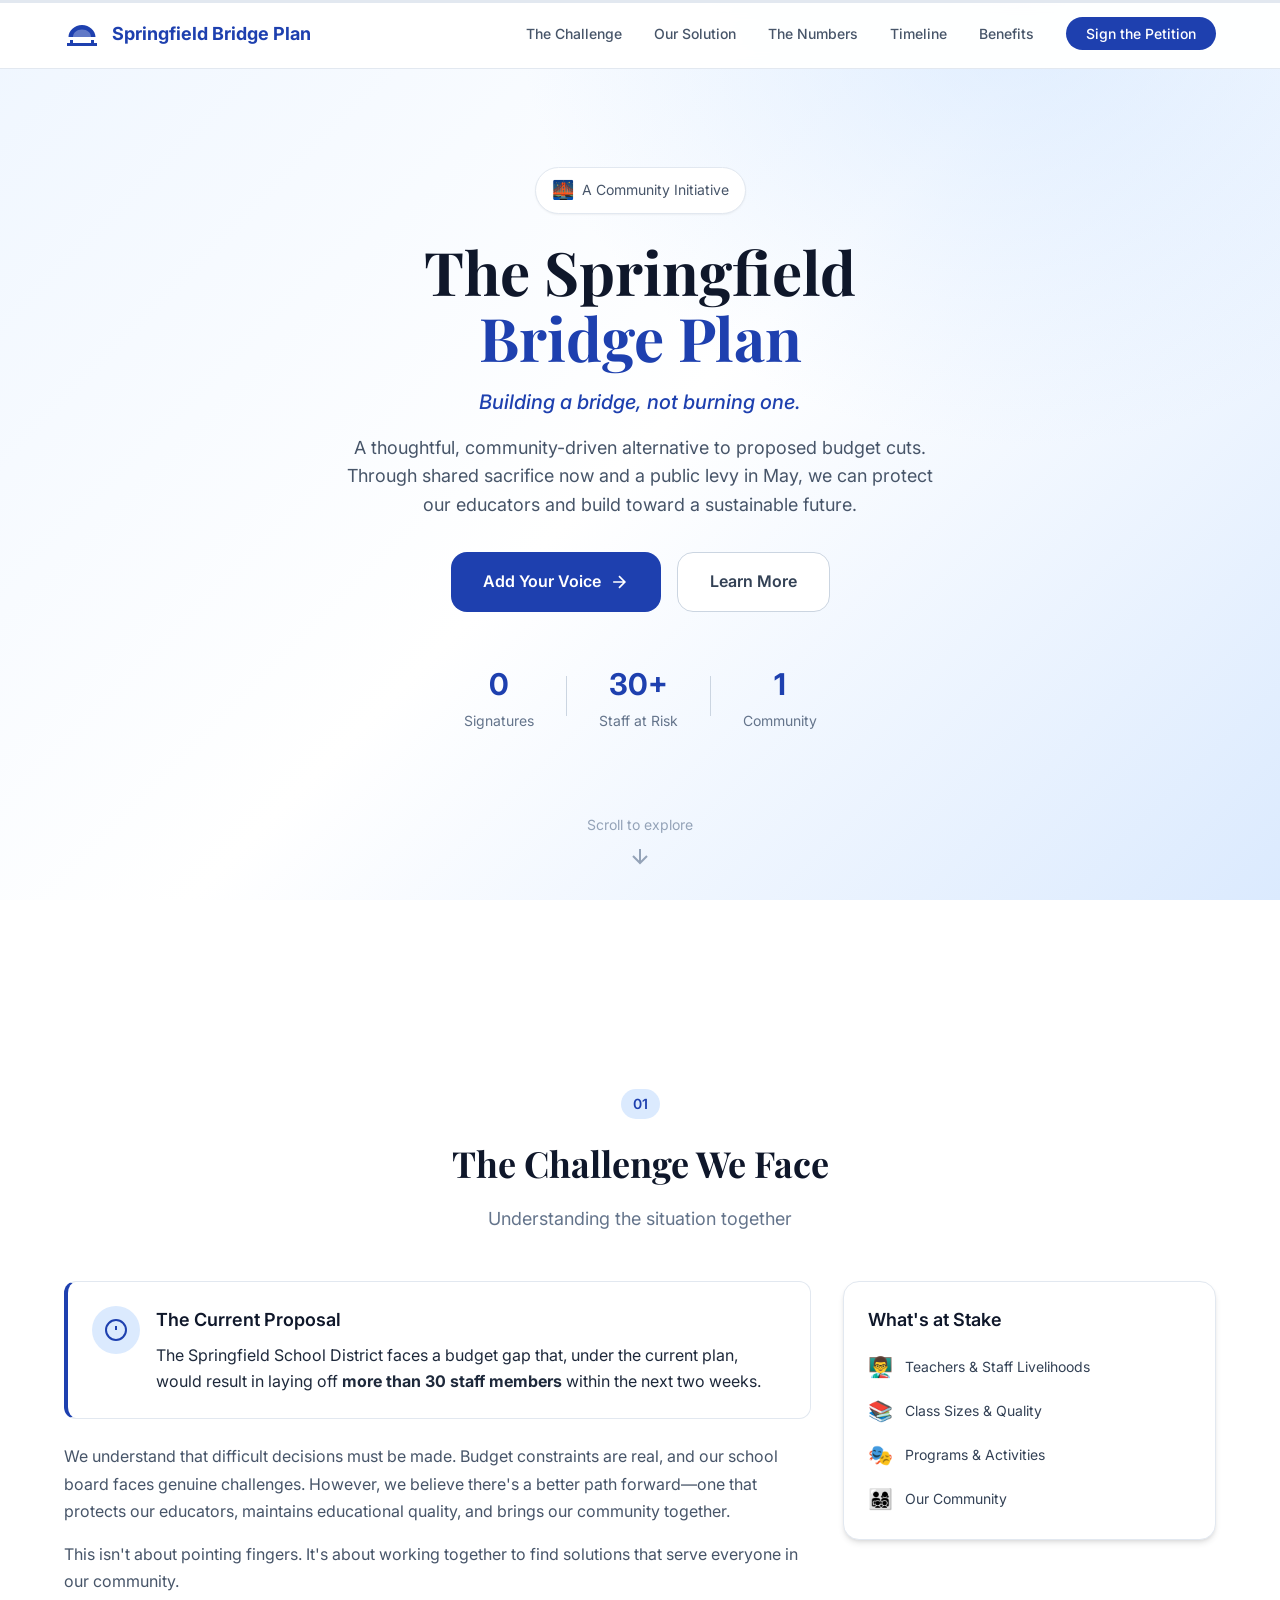
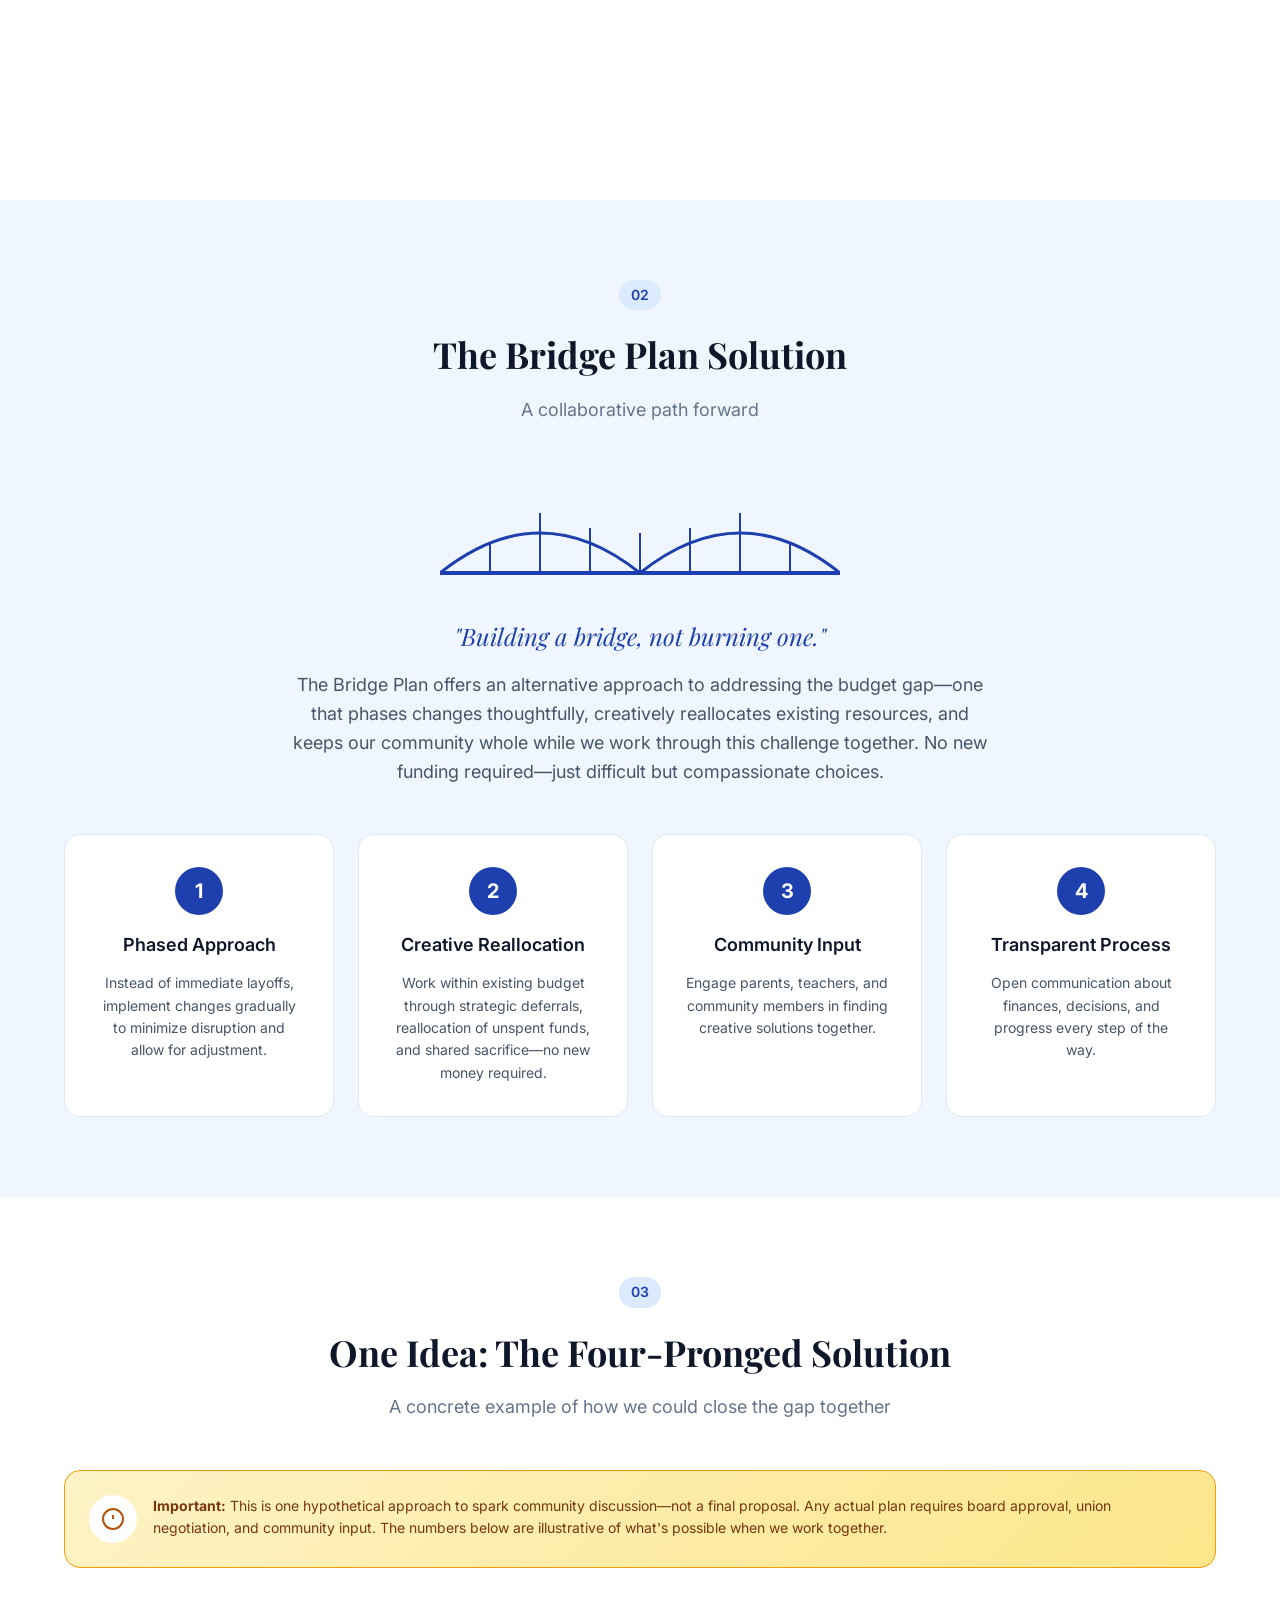
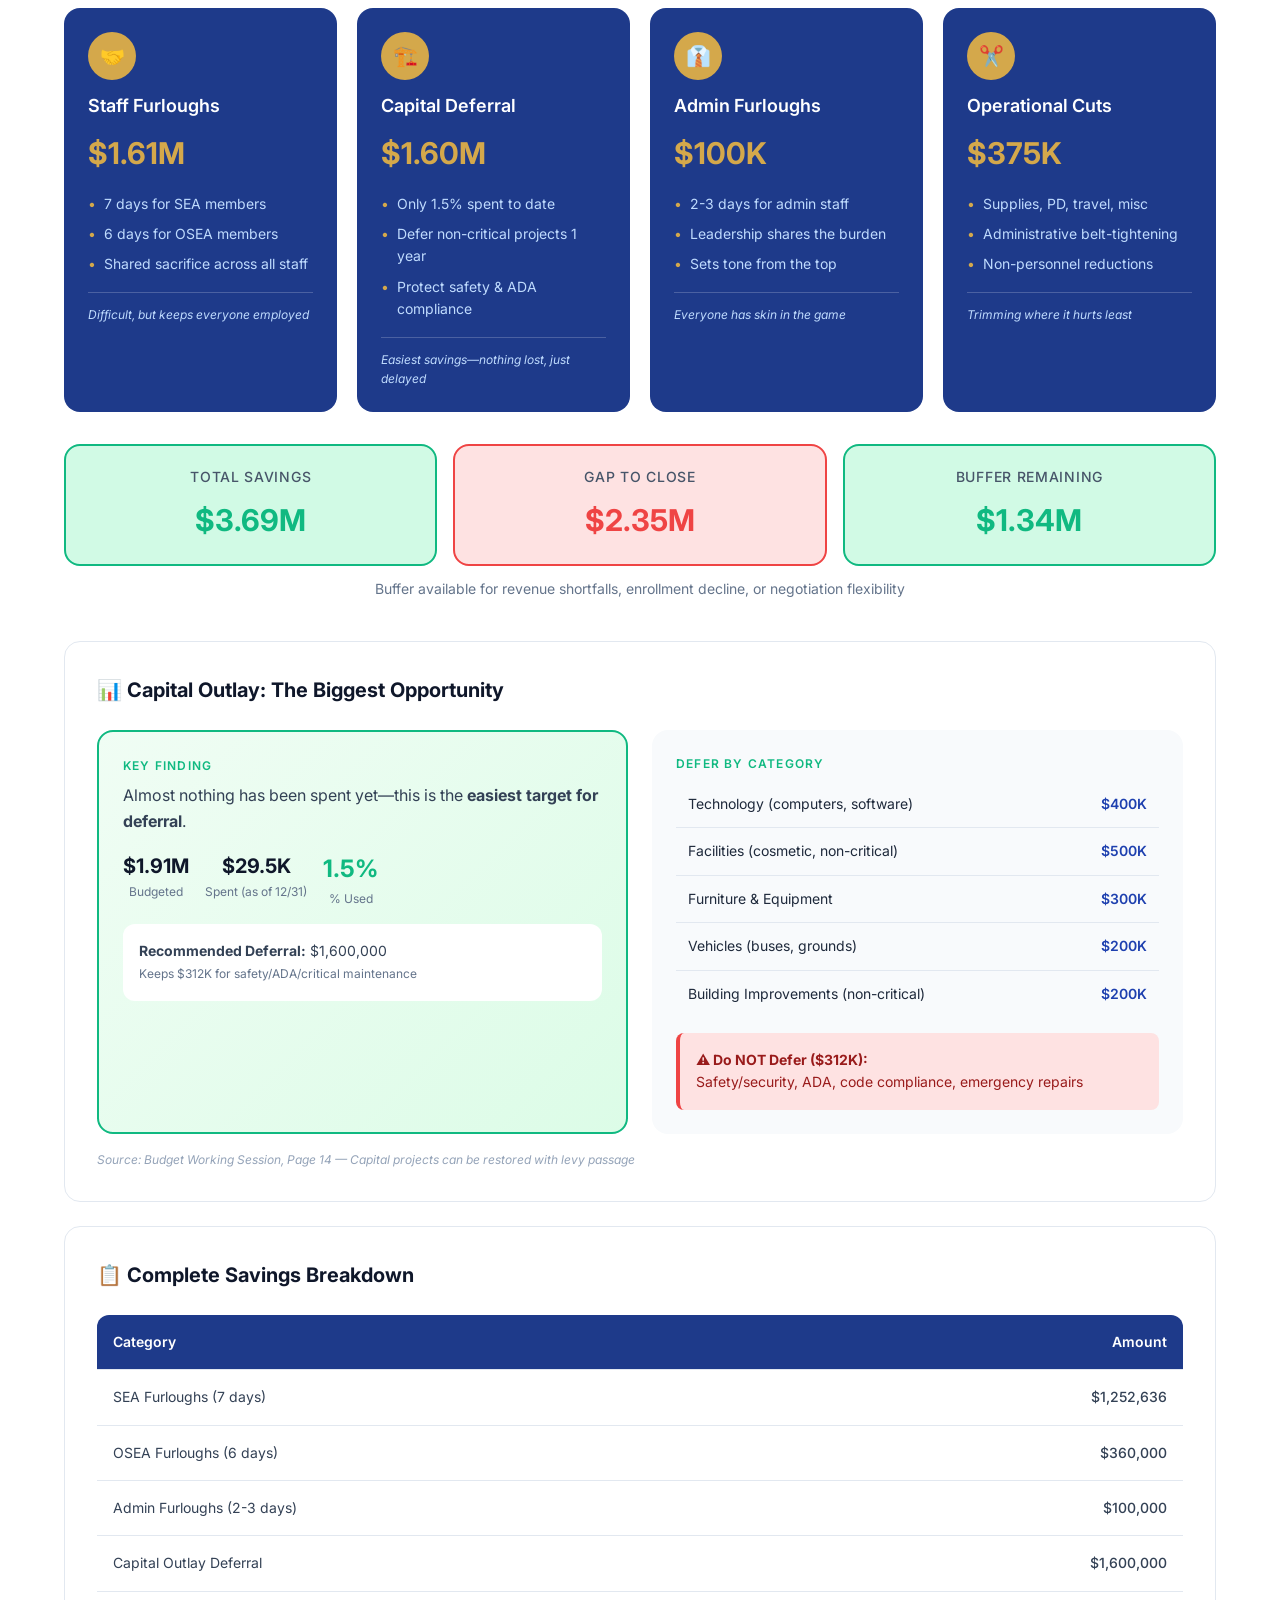
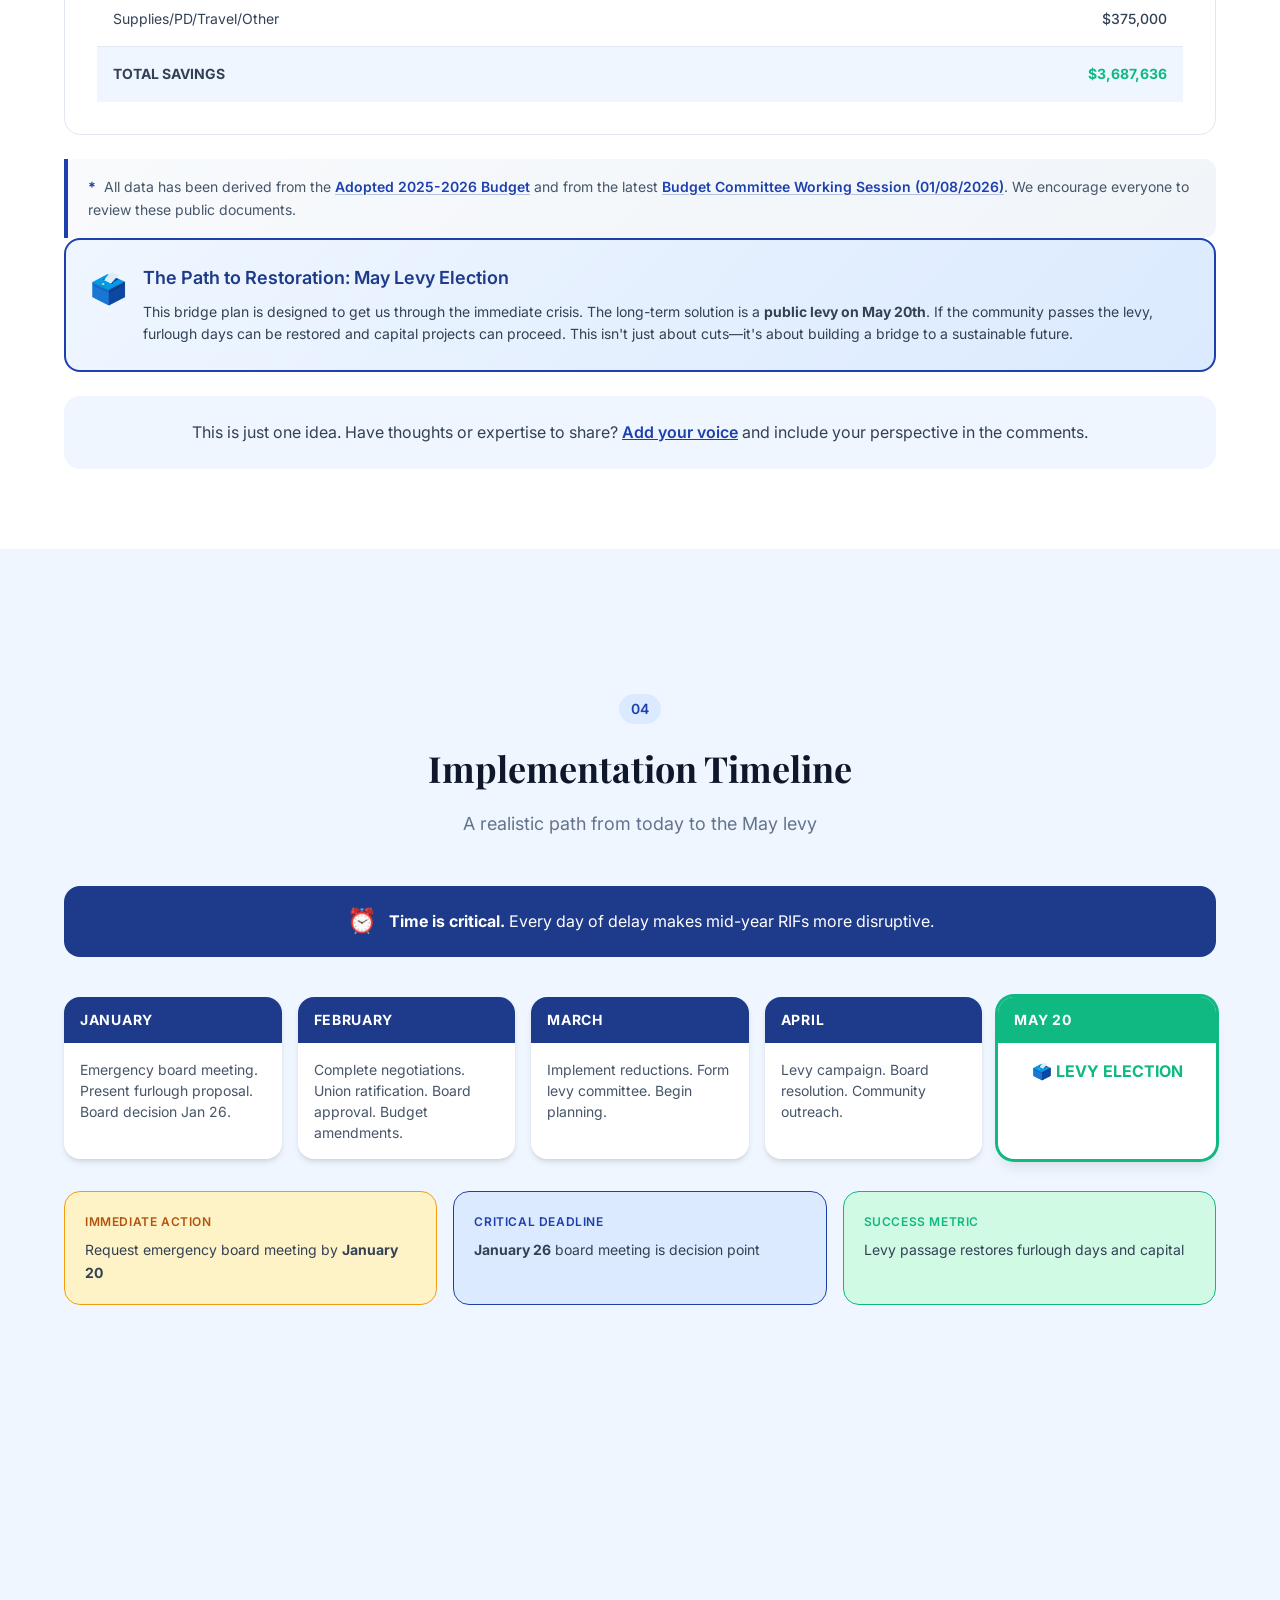
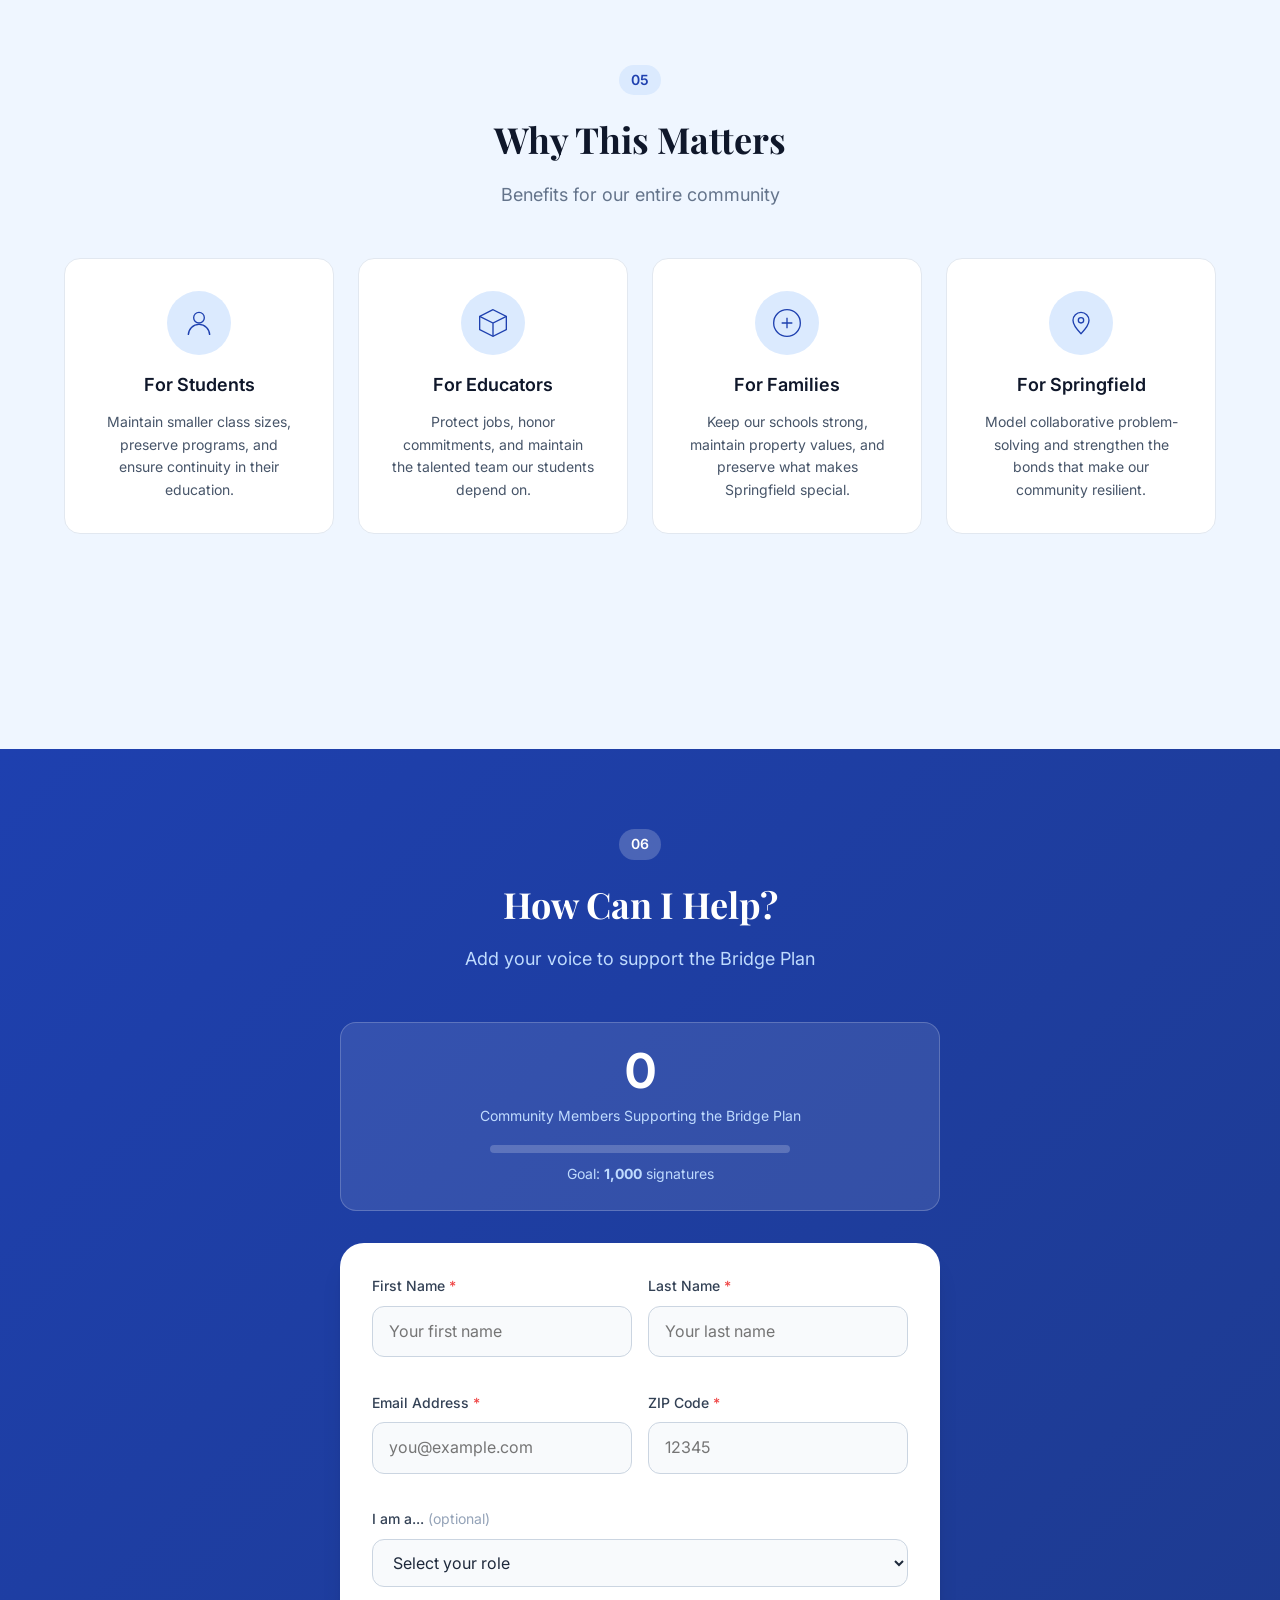
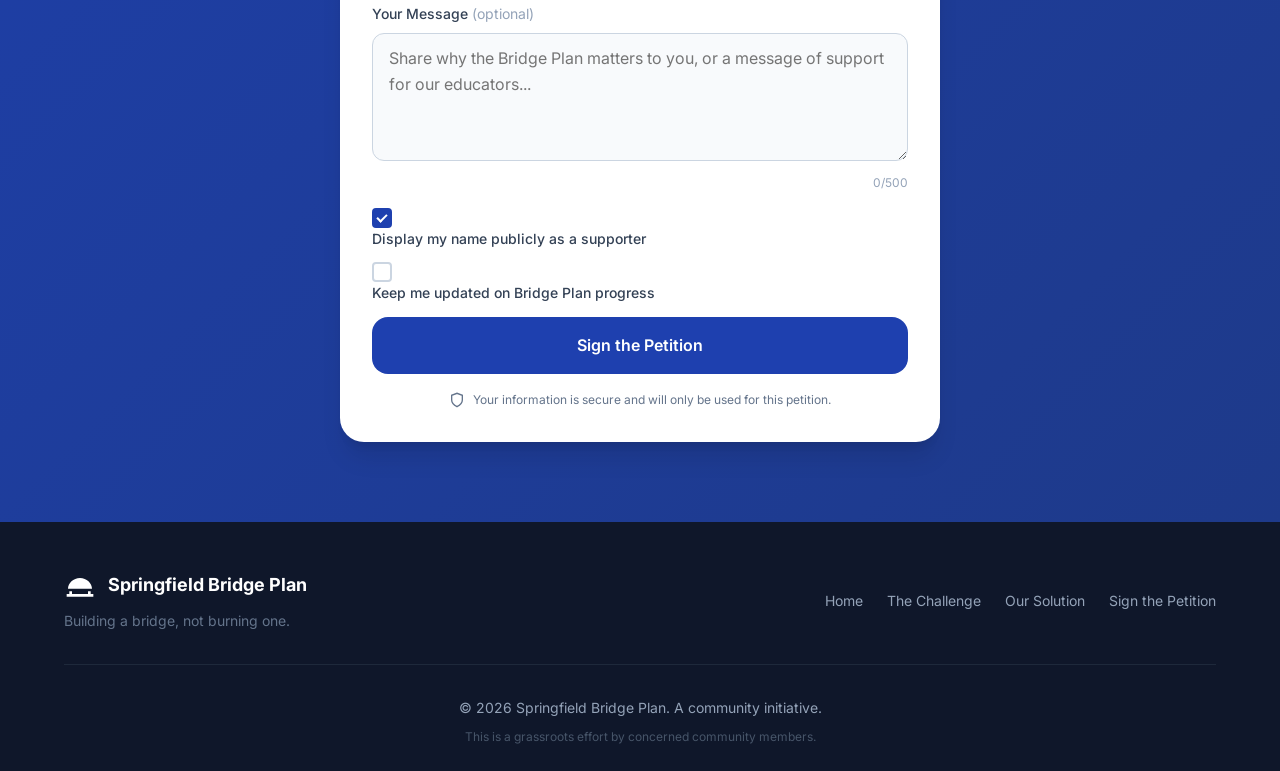
==== commit 96075f35: "Add source document disclaimer with links to official budget documents" ====
--- a/index.html
+++ b/index.html
@@ -387,6 +387,18 @@
                     </table>
                 </div>
                 
+                <!-- Source Documents Disclaimer -->
+                <div class="source-disclaimer">
+                    <p>
+                        <span class="source-icon">*</span>
+                        All data has been derived from the 
+                        <a href="https://resources.finalsite.net/images/v1756238765/springfieldk12orus/o9fe3mowa8fdhj8eehqh/2025-26_SPS_Adopted_Budget.pdf" target="_blank" rel="noopener noreferrer">Adopted 2025-2026 Budget</a> 
+                        and from the latest 
+                        <a href="https://resources.finalsite.net/images/v1767978378/springfieldk12orus/sm13vfmflv6b4of5fq1k/Budget_Work_Session_01082026.pdf" target="_blank" rel="noopener noreferrer">Budget Committee Working Session (01/08/2026)</a>. 
+                        We encourage everyone to review these public documents.
+                    </p>
+                </div>
+                
                 <!-- Levy Callout -->
                 <div class="levy-callout">
                     <div class="levy-icon">🗳️</div>
--- a/css/styles.css
+++ b/css/styles.css
@@ -1302,6 +1302,42 @@
     color: var(--color-success) !important;
 }
 
+/* Source Documents Disclaimer */
+.source-disclaimer {
+    margin-top: var(--space-6);
+    padding: var(--space-4) var(--space-5);
+    background: linear-gradient(135deg, var(--color-gray-50) 0%, var(--color-gray-100) 100%);
+    border-left: 4px solid var(--color-primary);
+    border-radius: 0 var(--radius-lg) var(--radius-lg) 0;
+    font-size: var(--text-sm);
+    color: var(--color-gray-600);
+}
+
+.source-disclaimer p {
+    margin: 0;
+    line-height: 1.7;
+}
+
+.source-disclaimer .source-icon {
+    color: var(--color-primary);
+    font-weight: 700;
+    margin-right: var(--space-1);
+}
+
+.source-disclaimer a {
+    color: var(--color-primary);
+    font-weight: 600;
+    text-decoration: underline;
+    text-decoration-color: rgba(30, 64, 175, 0.3);
+    text-underline-offset: 2px;
+    transition: all var(--transition-fast);
+}
+
+.source-disclaimer a:hover {
+    color: var(--color-primary-700);
+    text-decoration-color: var(--color-primary);
+}
+
 /* Levy Callout */
 .levy-callout {
     display: flex;
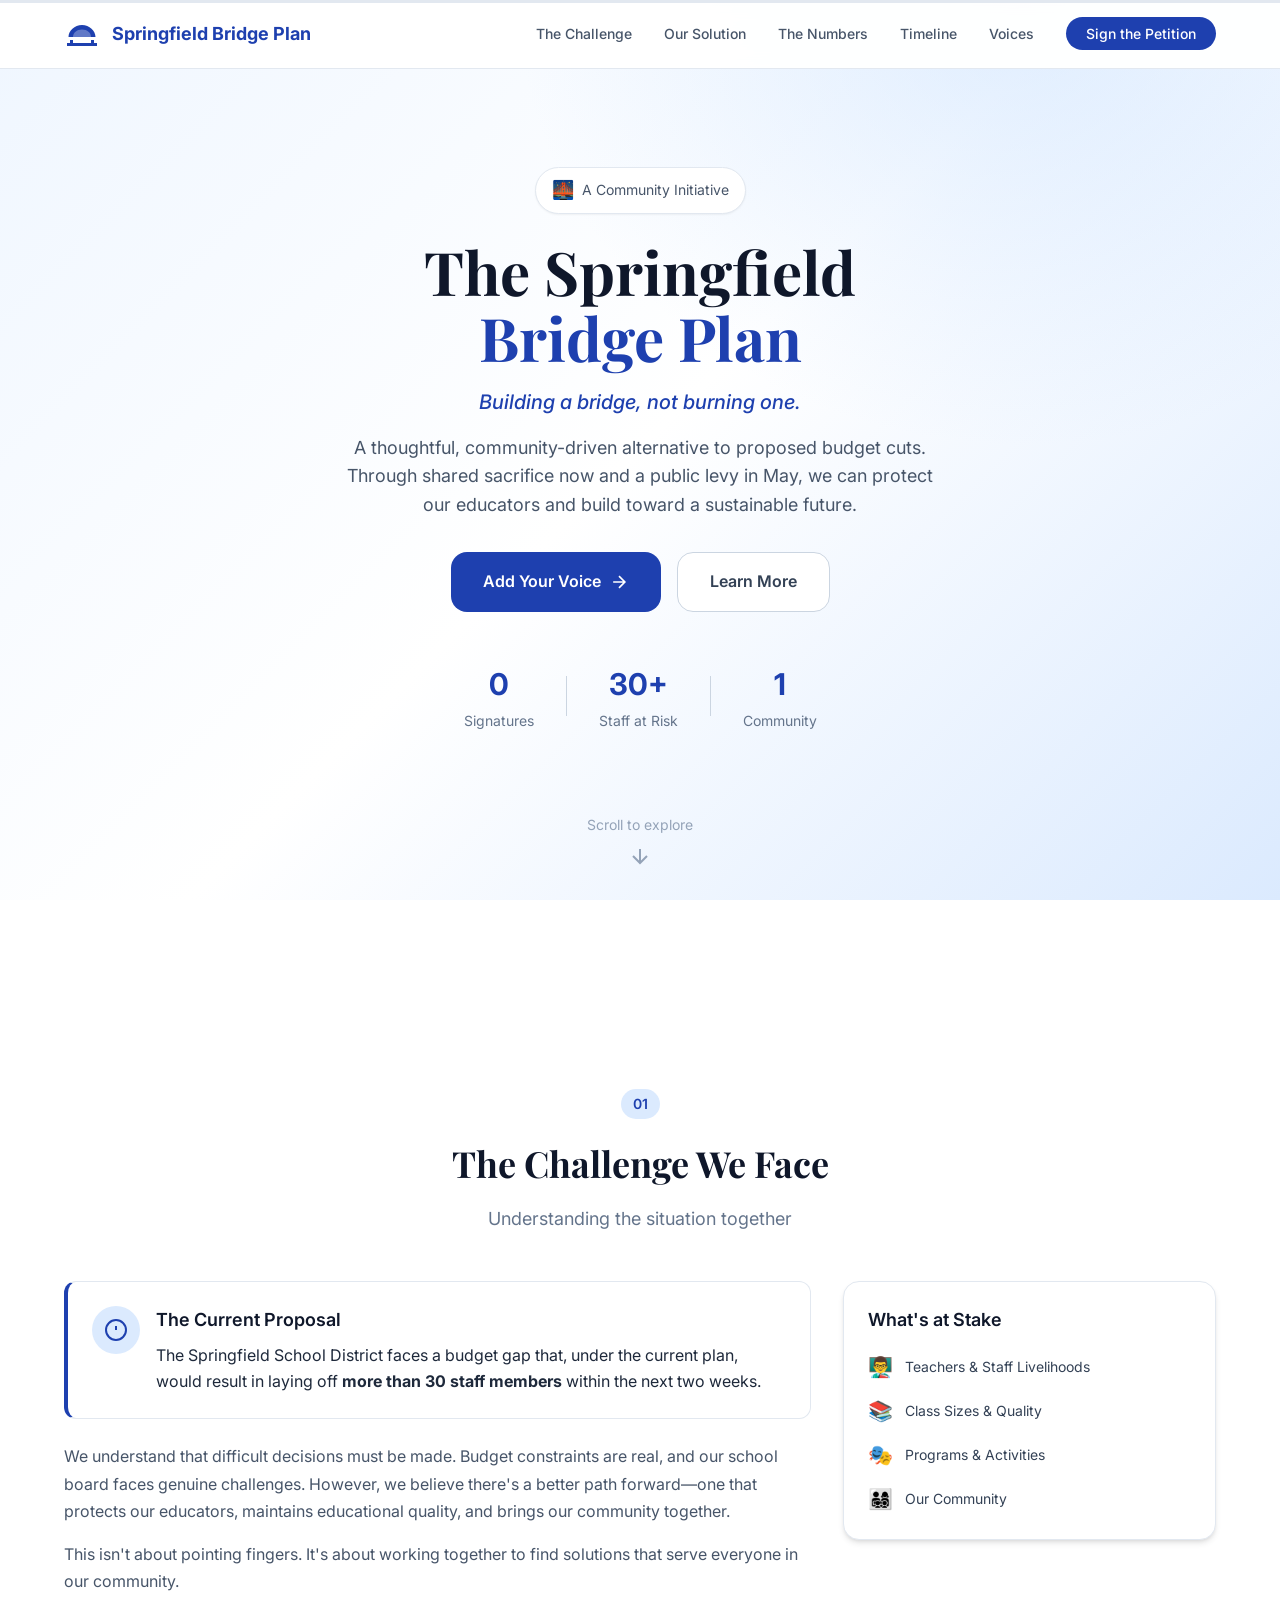
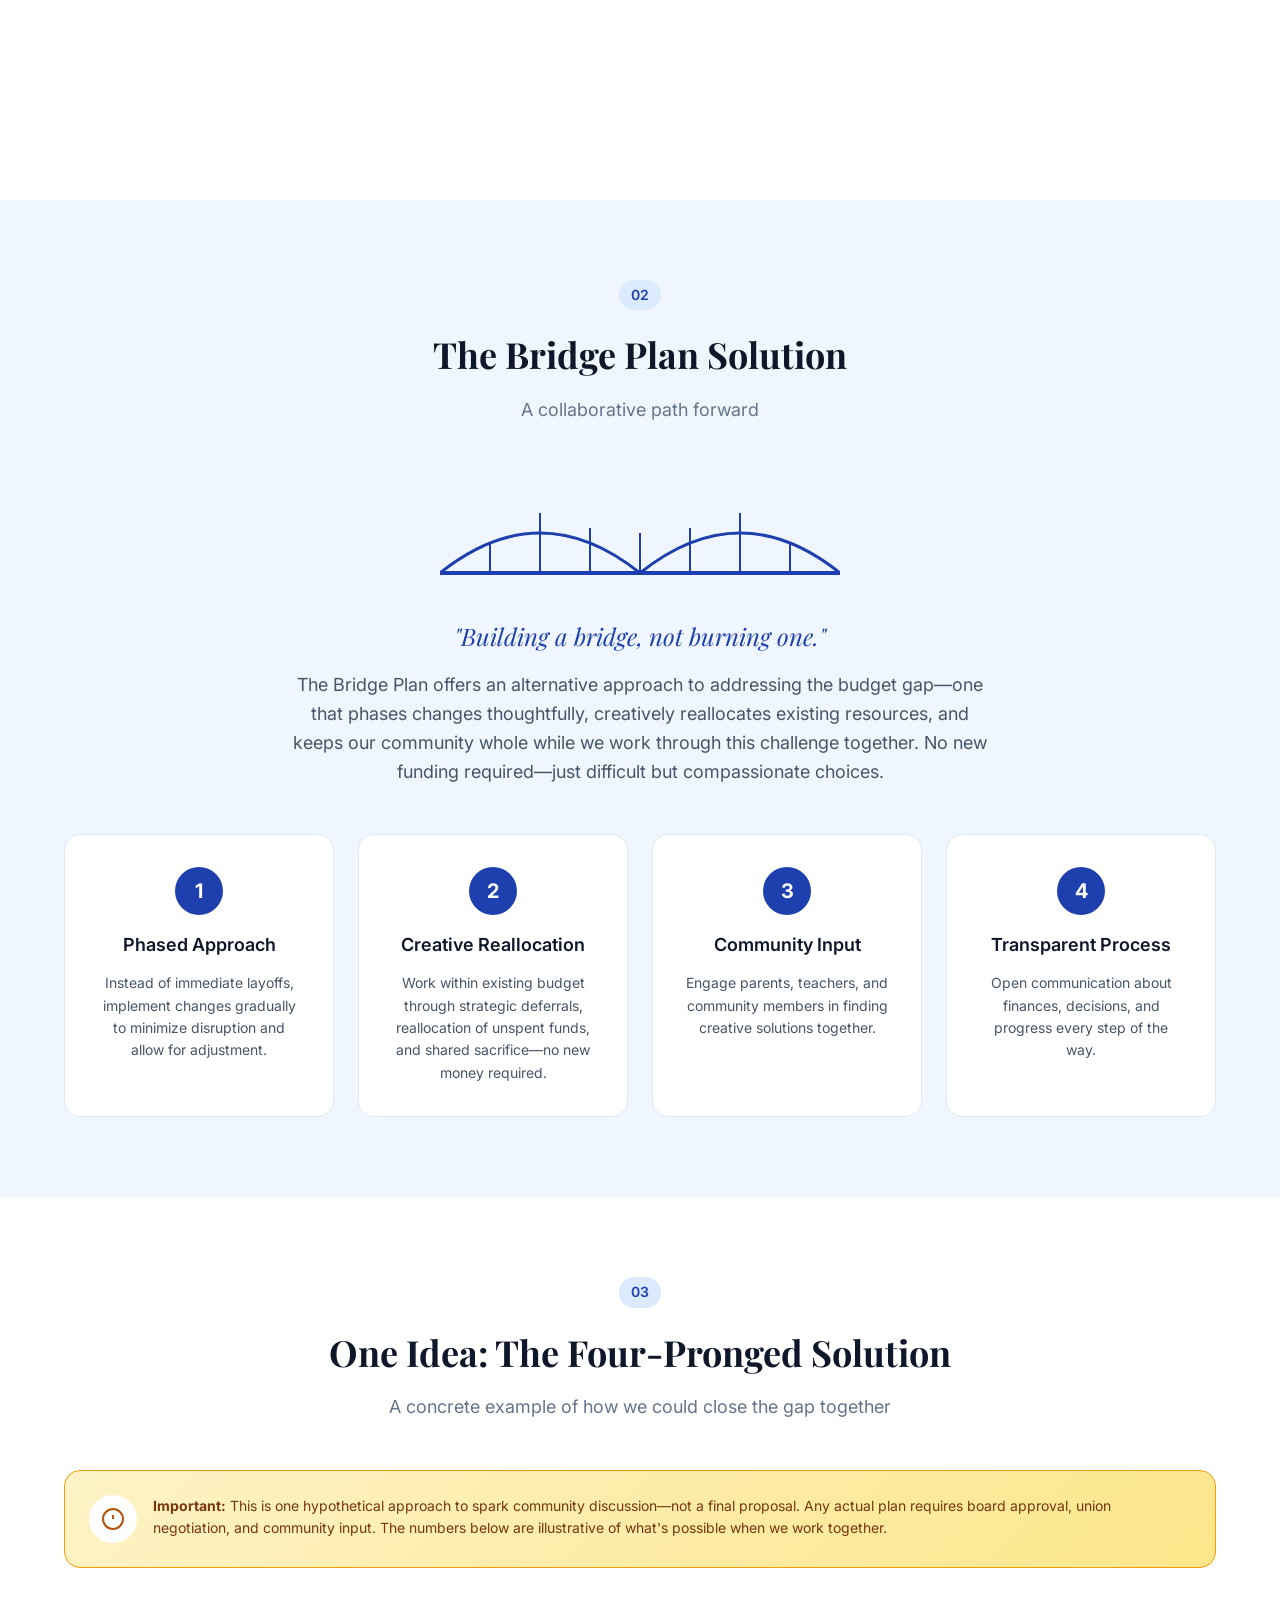
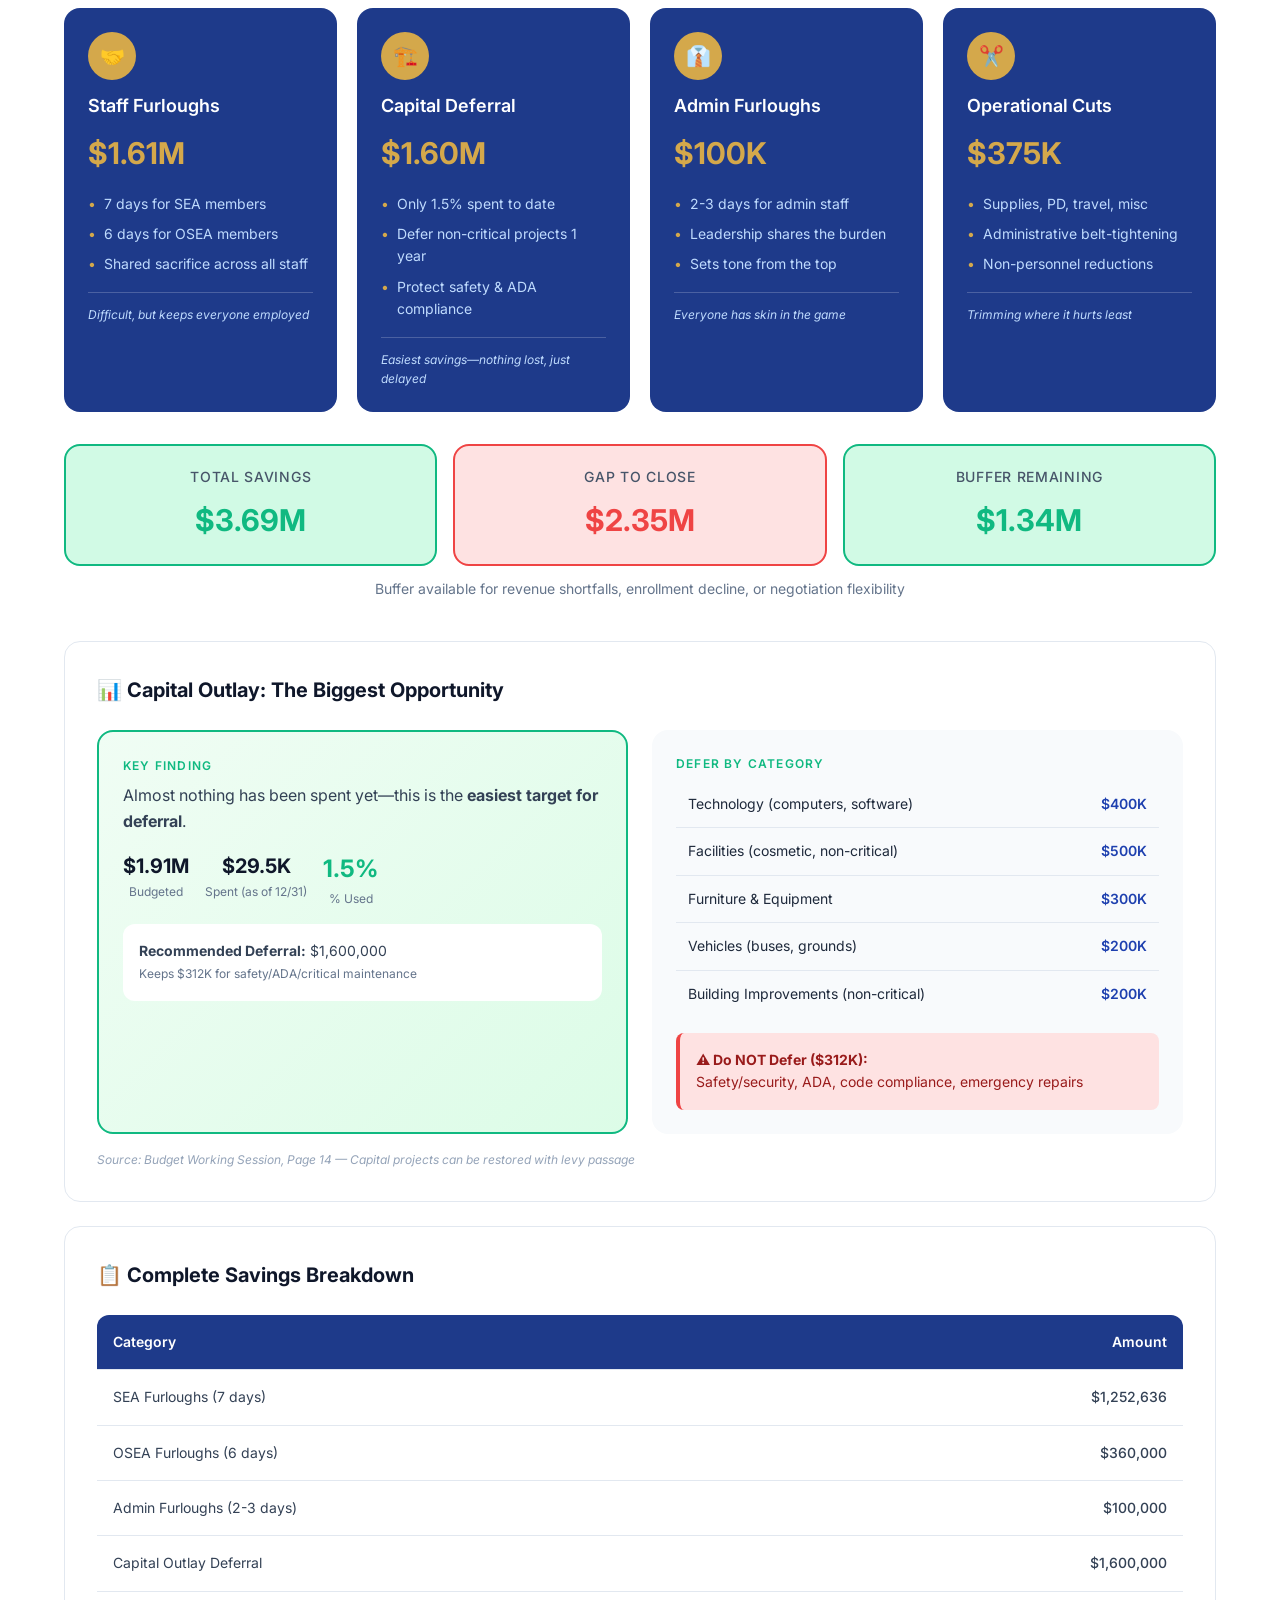
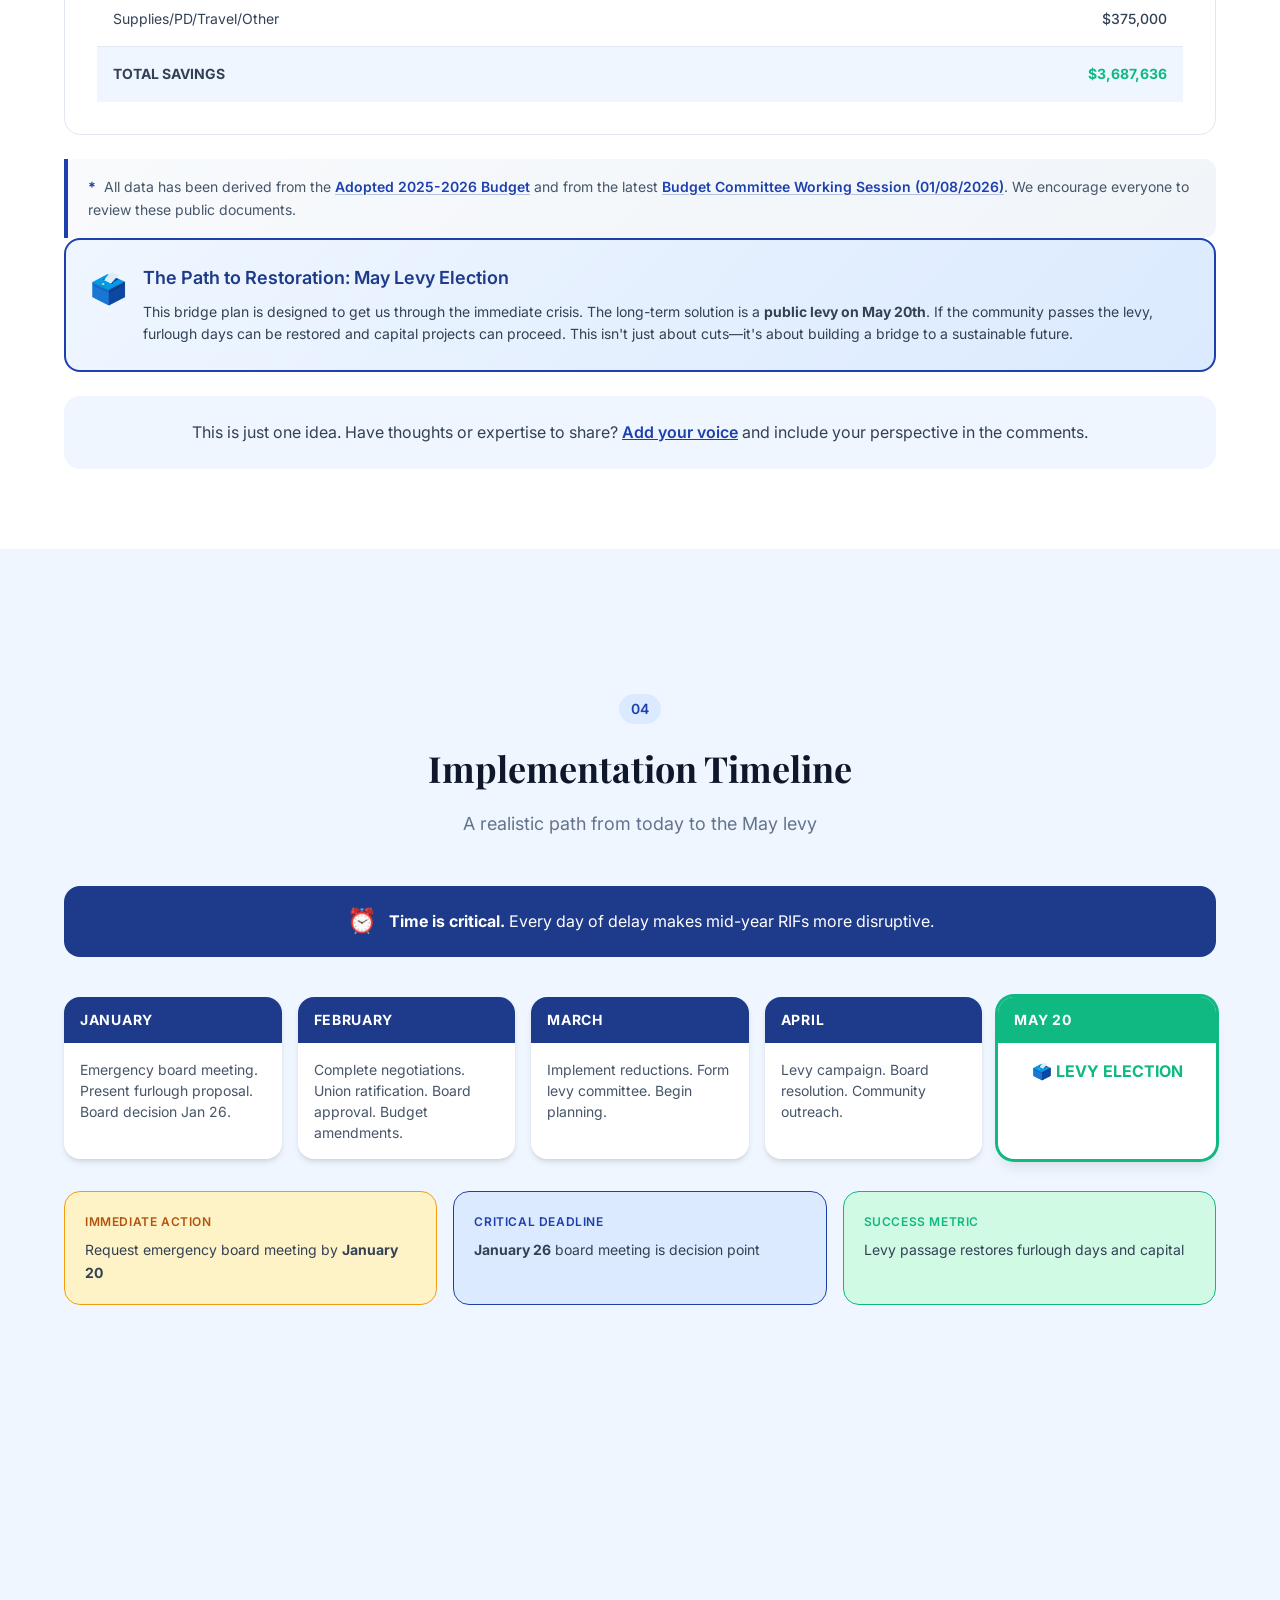
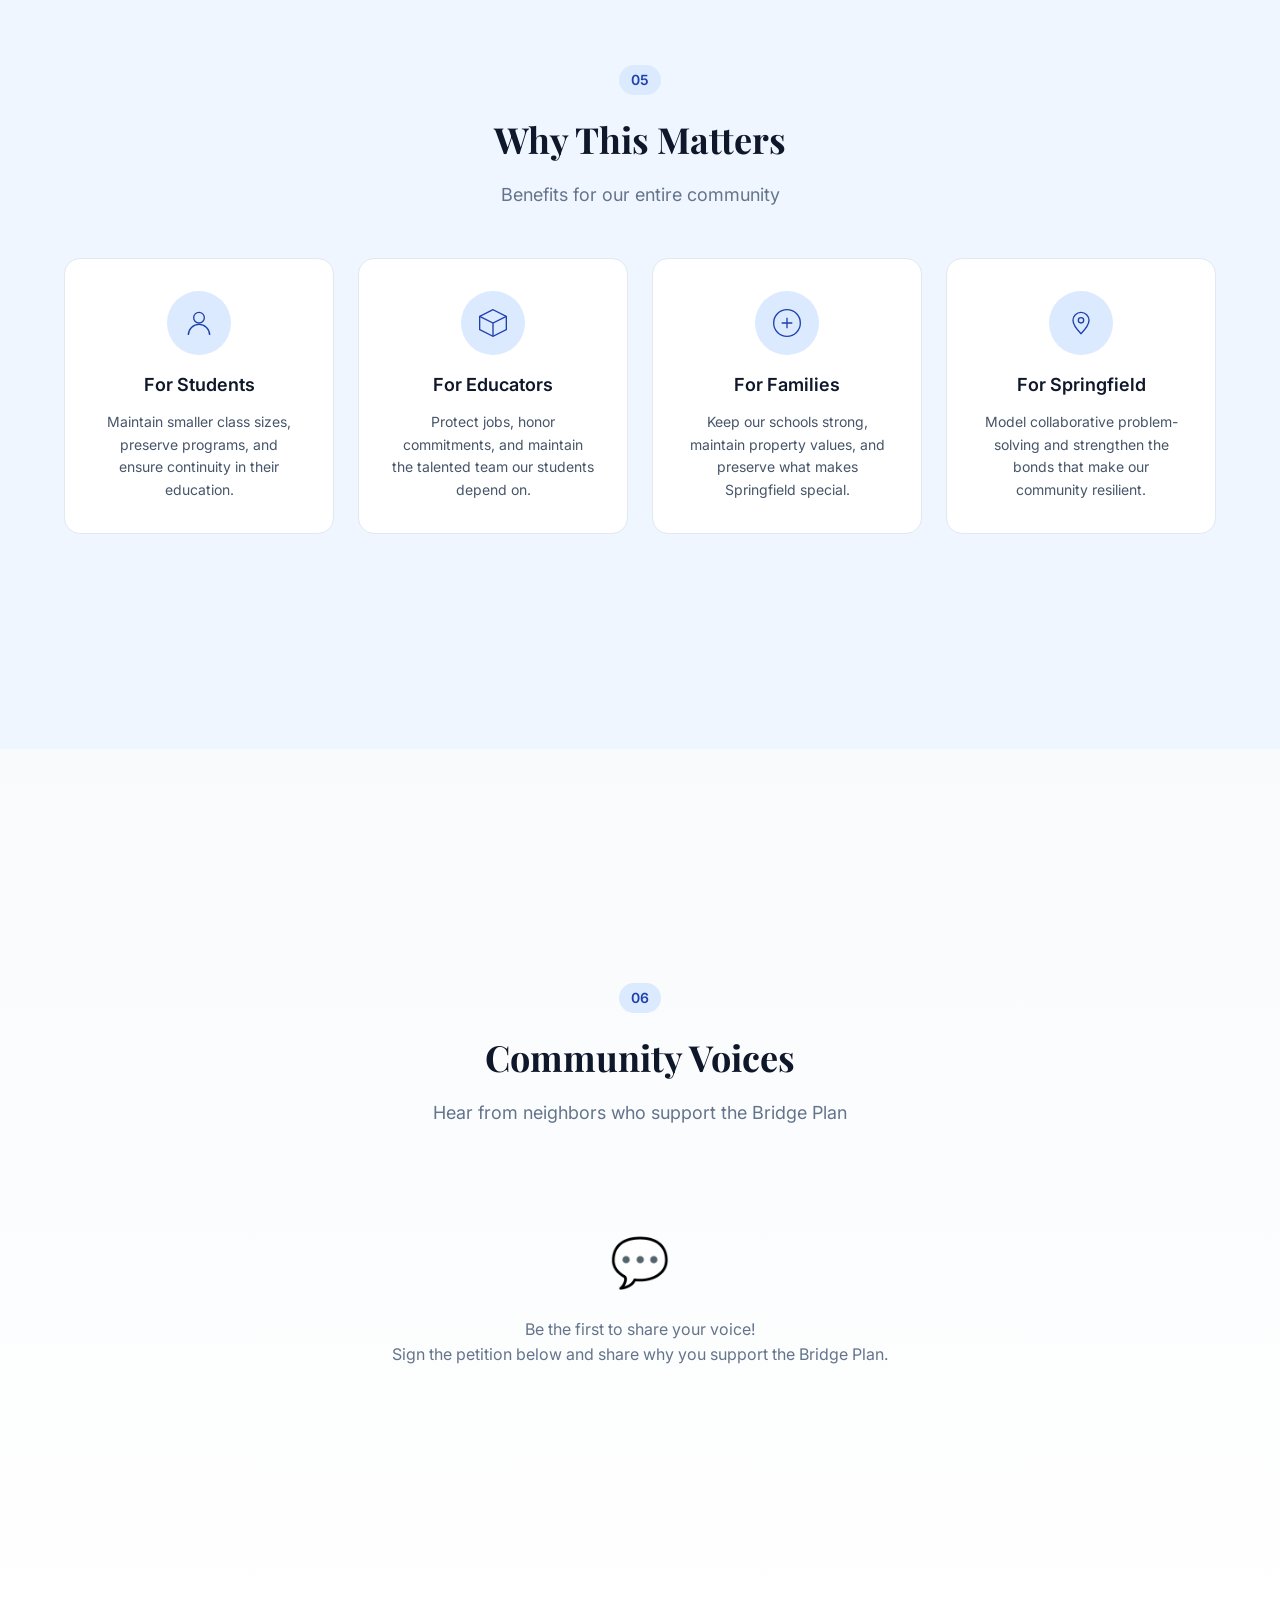
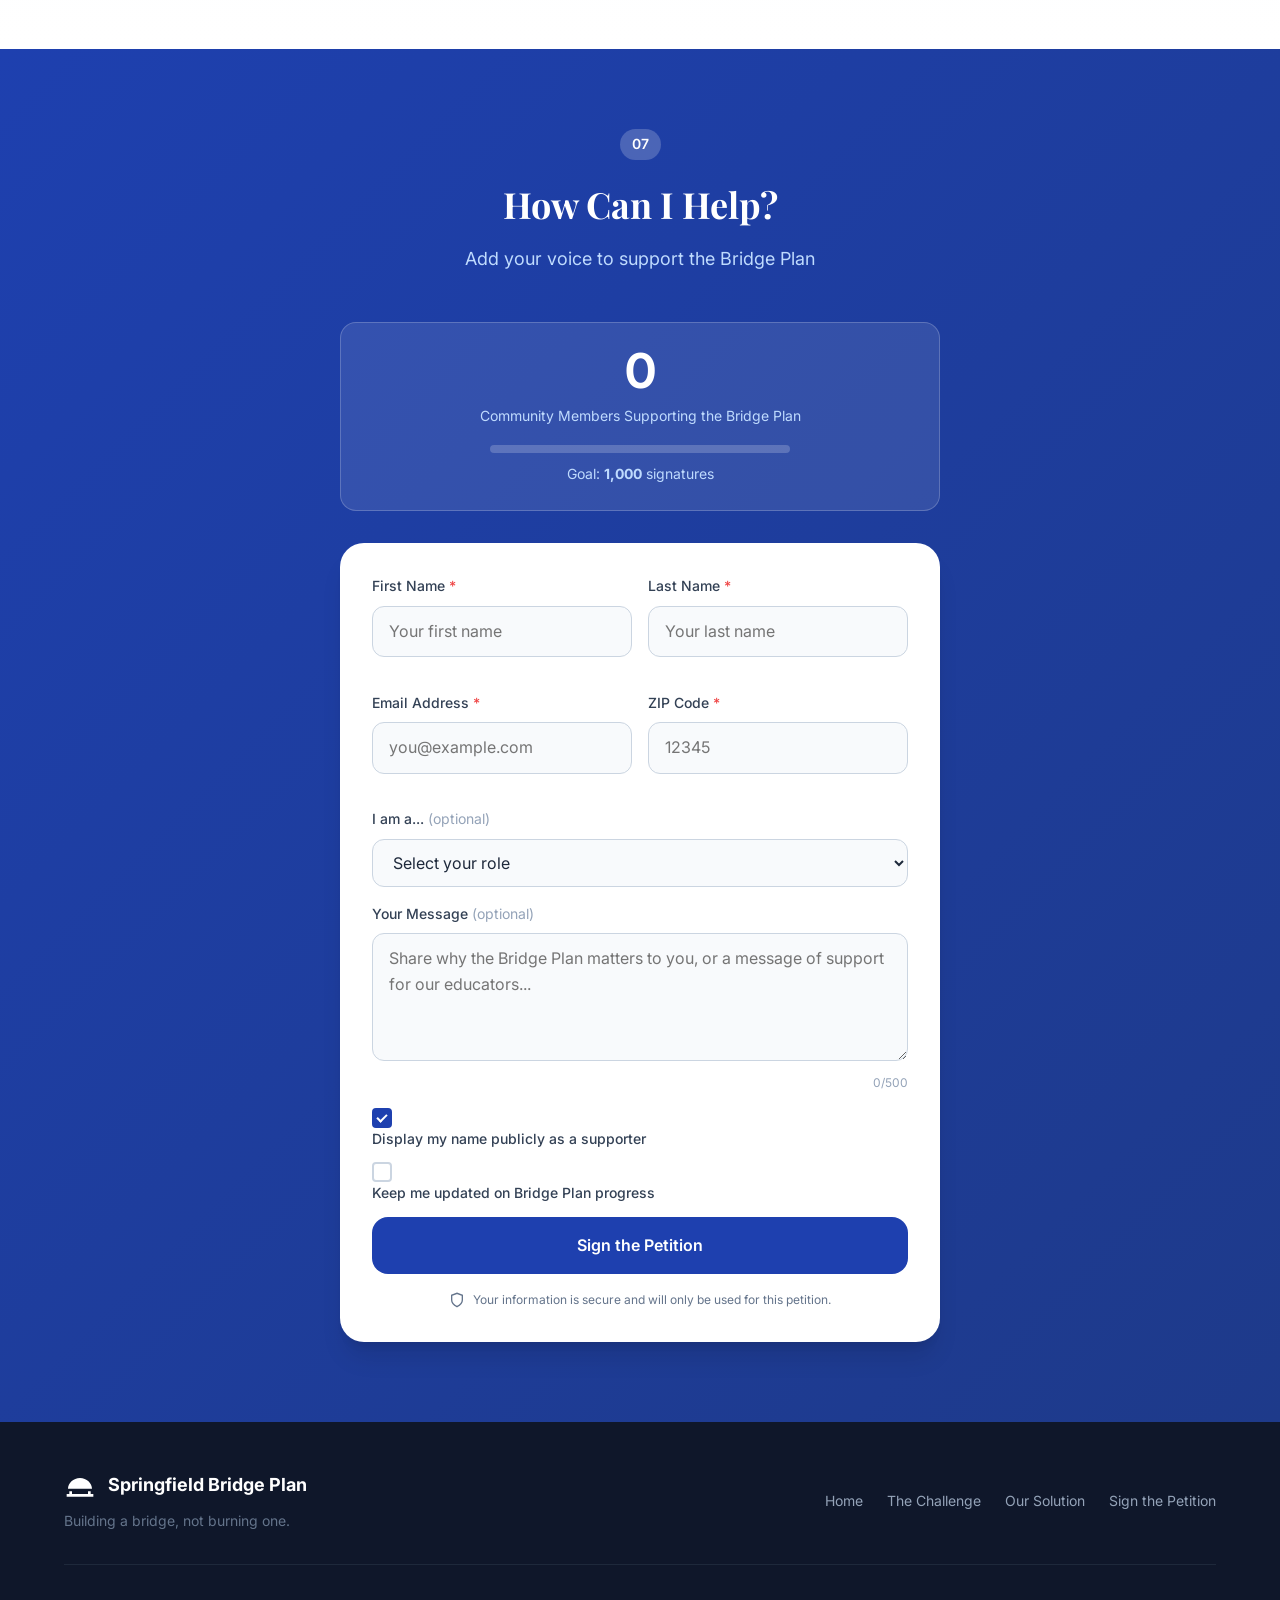
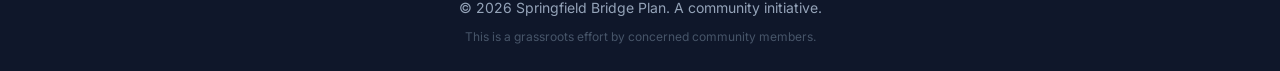
==== commit e694f0a2: "Add Community Voices section with dynamic comments from Google Sheets" ====
--- a/index.html
+++ b/index.html
@@ -42,7 +42,7 @@
                 <li><a href="#solution">Our Solution</a></li>
                 <li><a href="#options">The Numbers</a></li>
                 <li><a href="#how-it-works">Timeline</a></li>
-                <li><a href="#benefits">Benefits</a></li>
+                <li><a href="#voices">Voices</a></li>
                 <li><a href="#action" class="nav-cta">Sign the Petition</a></li>
             </ul>
         </div>
@@ -531,12 +531,35 @@
             </div>
         </section>
         
+        <!-- Community Voices Section -->
+        <section id="voices" class="section section-voices">
+            <div class="container">
+                <div class="section-header">
+                    <span class="section-number">06</span>
+                    <h2 class="section-title">Community Voices</h2>
+                    <p class="section-subtitle">Hear from neighbors who support the Bridge Plan</p>
+                </div>
+                
+                <div class="voices-container" id="voices-container">
+                    <!-- Comments will be loaded dynamically from Google Sheets -->
+                    <div class="voices-loading">
+                        <span class="loading-spinner"></span>
+                        <p>Loading community voices...</p>
+                    </div>
+                </div>
+                
+                <p class="voices-note" id="voices-note" style="display: none;">
+                    <em>Comments shown are from community members who opted to share publicly.</em>
+                </p>
+            </div>
+        </section>
+        
         <!-- Call to Action Section -->
         <section id="action" class="section section-cta">
             <div class="container">
                 <div class="cta-content">
                     <div class="section-header">
-                        <span class="section-number">06</span>
+                        <span class="section-number">07</span>
                         <h2 class="section-title">How Can I Help?</h2>
                         <p class="section-subtitle">Add your voice to support the Bridge Plan</p>
                     </div>
--- a/css/styles.css
+++ b/css/styles.css
@@ -1563,6 +1563,139 @@
 }
 
 /* =========================================
+   Community Voices Section
+   ========================================= */
+.section-voices {
+    background: linear-gradient(180deg, var(--color-gray-50) 0%, var(--color-white) 100%);
+}
+
+.voices-container {
+    display: grid;
+    grid-template-columns: repeat(auto-fit, minmax(350px, 1fr));
+    gap: var(--space-6);
+    margin-top: var(--space-8);
+}
+
+.voice-card {
+    background: var(--color-white);
+    border-radius: var(--radius-xl);
+    padding: var(--space-6);
+    box-shadow: var(--shadow-md);
+    border: 1px solid var(--color-gray-100);
+    position: relative;
+    transition: all var(--transition-base);
+}
+
+.voice-card:hover {
+    transform: translateY(-4px);
+    box-shadow: var(--shadow-lg);
+}
+
+.voice-card::before {
+    content: '"';
+    position: absolute;
+    top: var(--space-4);
+    left: var(--space-4);
+    font-size: 4rem;
+    font-family: Georgia, serif;
+    color: var(--color-primary-100);
+    line-height: 1;
+    z-index: 0;
+}
+
+.voice-comment {
+    font-size: var(--text-base);
+    line-height: 1.7;
+    color: var(--color-gray-700);
+    font-style: italic;
+    margin-bottom: var(--space-4);
+    position: relative;
+    z-index: 1;
+    padding-left: var(--space-6);
+}
+
+.voice-attribution {
+    display: flex;
+    align-items: center;
+    gap: var(--space-3);
+    padding-left: var(--space-6);
+}
+
+.voice-avatar {
+    width: 40px;
+    height: 40px;
+    border-radius: 50%;
+    background: linear-gradient(135deg, var(--color-primary) 0%, var(--color-primary-dark) 100%);
+    display: flex;
+    align-items: center;
+    justify-content: center;
+    color: var(--color-white);
+    font-weight: 700;
+    font-size: var(--text-sm);
+    flex-shrink: 0;
+}
+
+.voice-name {
+    font-weight: 600;
+    color: var(--color-gray-900);
+    font-size: var(--text-sm);
+}
+
+.voice-role {
+    font-size: var(--text-xs);
+    color: var(--color-gray-500);
+}
+
+.voices-loading {
+    grid-column: 1 / -1;
+    display: flex;
+    flex-direction: column;
+    align-items: center;
+    justify-content: center;
+    padding: var(--space-12);
+    color: var(--color-gray-500);
+}
+
+.loading-spinner {
+    width: 40px;
+    height: 40px;
+    border: 3px solid var(--color-gray-200);
+    border-top-color: var(--color-primary);
+    border-radius: 50%;
+    animation: spin 1s linear infinite;
+    margin-bottom: var(--space-4);
+}
+
+@keyframes spin {
+    to { transform: rotate(360deg); }
+}
+
+.voices-empty {
+    grid-column: 1 / -1;
+    text-align: center;
+    padding: var(--space-12);
+    color: var(--color-gray-500);
+}
+
+.voices-empty-icon {
+    font-size: 3rem;
+    margin-bottom: var(--space-4);
+}
+
+.voices-note {
+    text-align: center;
+    margin-top: var(--space-8);
+    font-size: var(--text-sm);
+    color: var(--color-gray-500);
+}
+
+@media (max-width: 768px) {
+    .voices-container {
+        grid-template-columns: 1fr;
+    }
+}
+
+/* =========================================
    CTA / Form Section
    ========================================= */
 .section-cta {
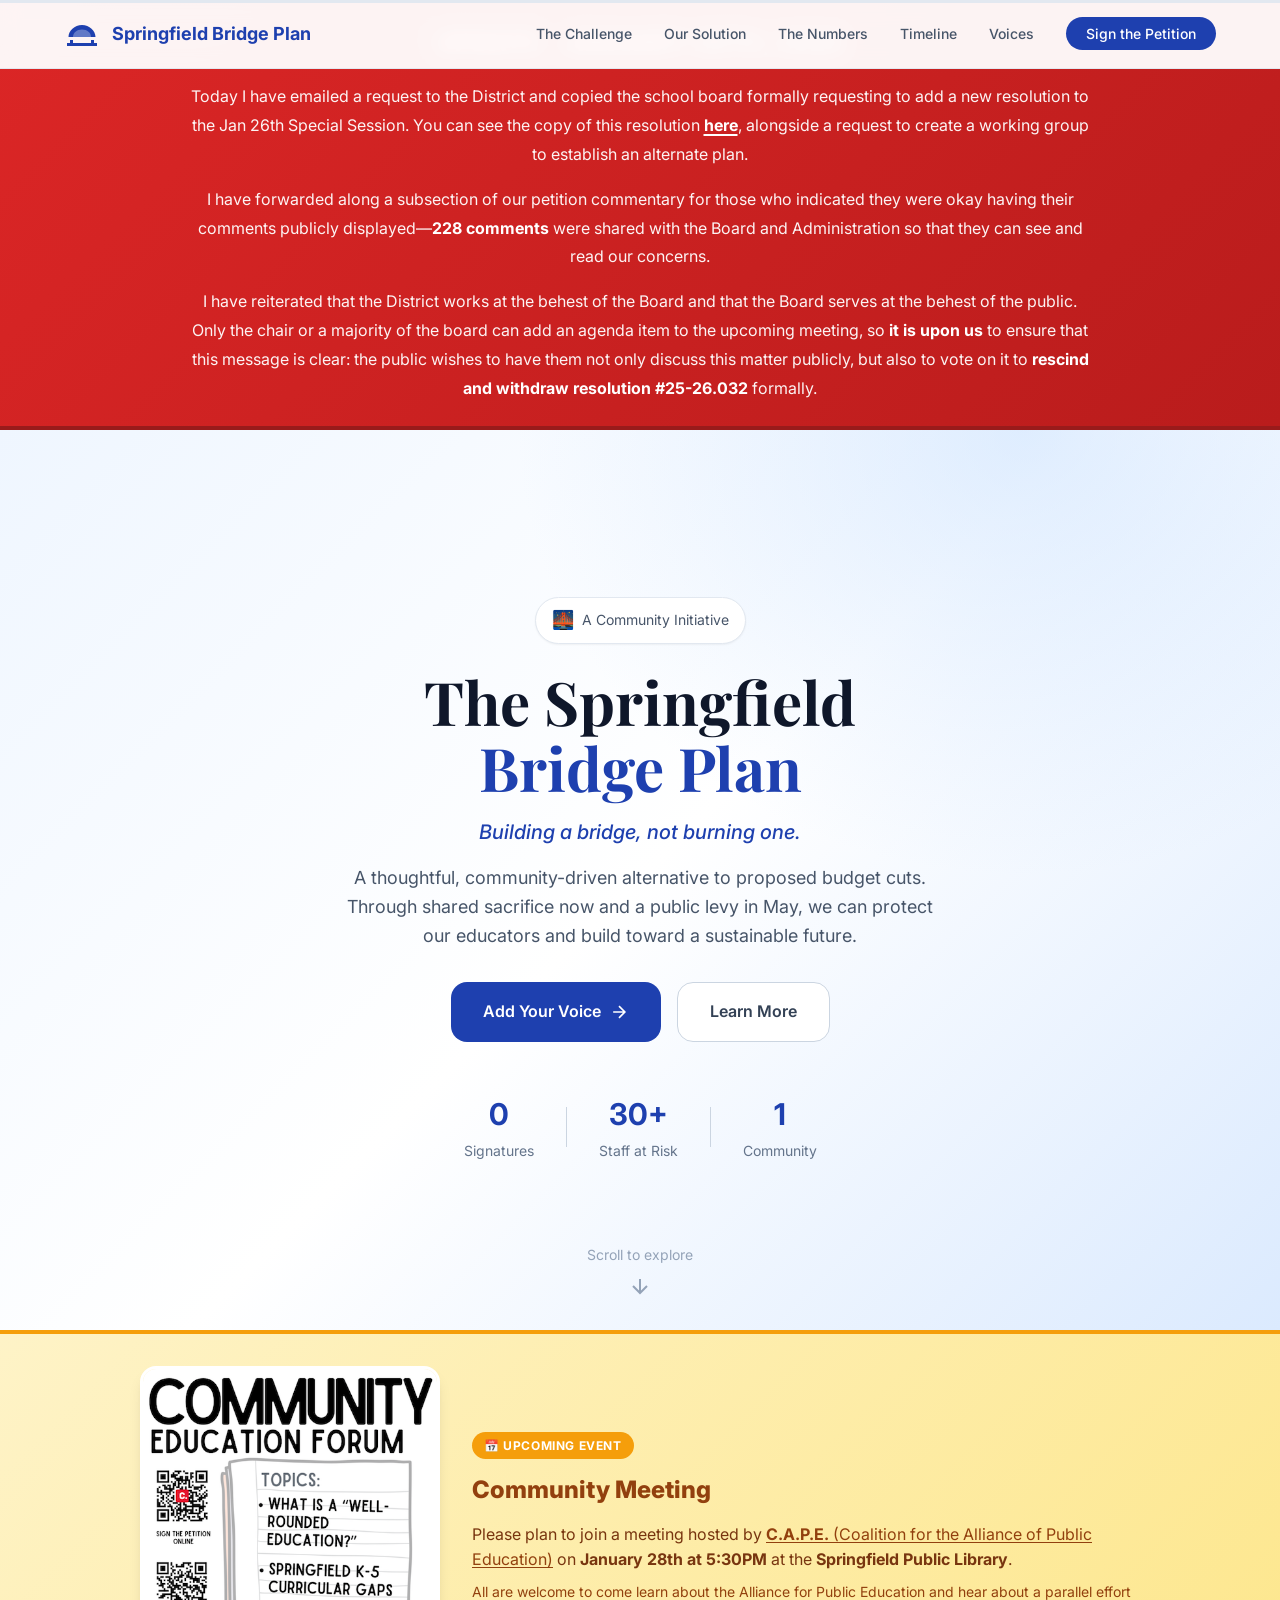
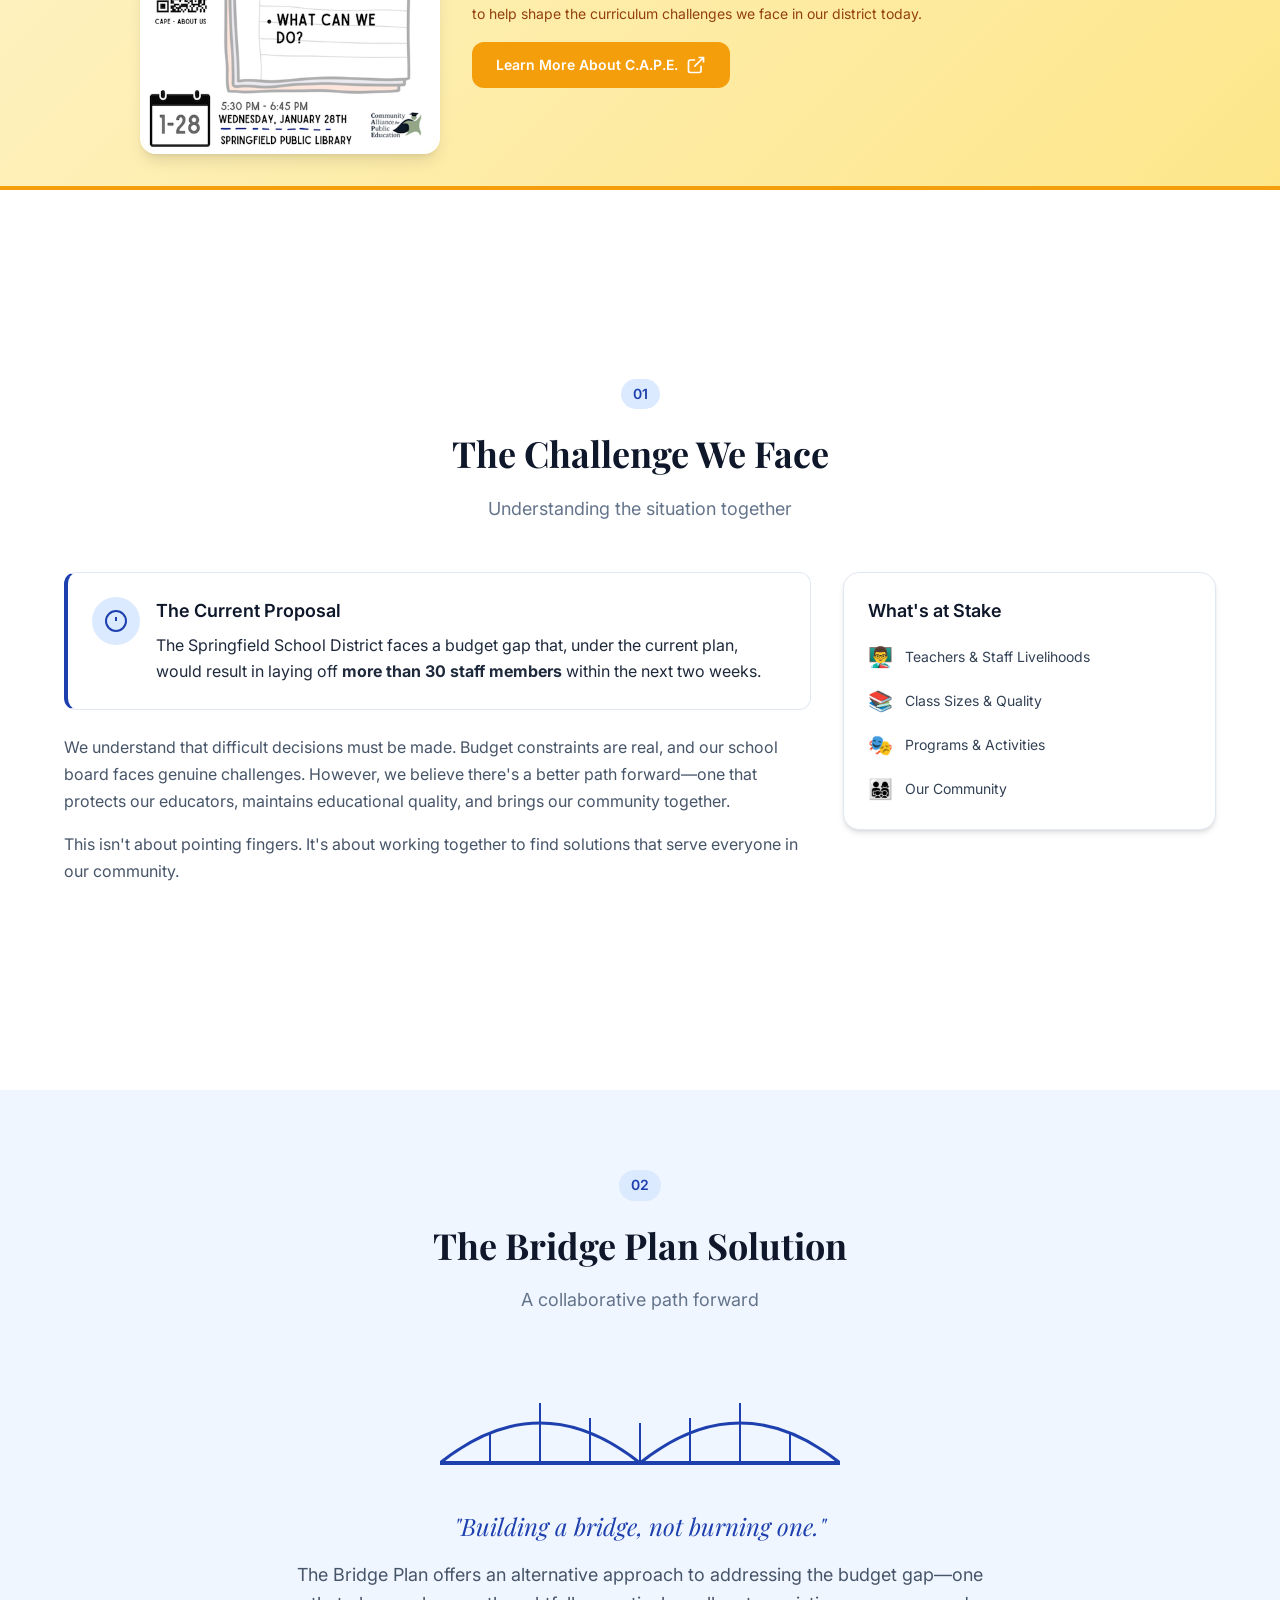
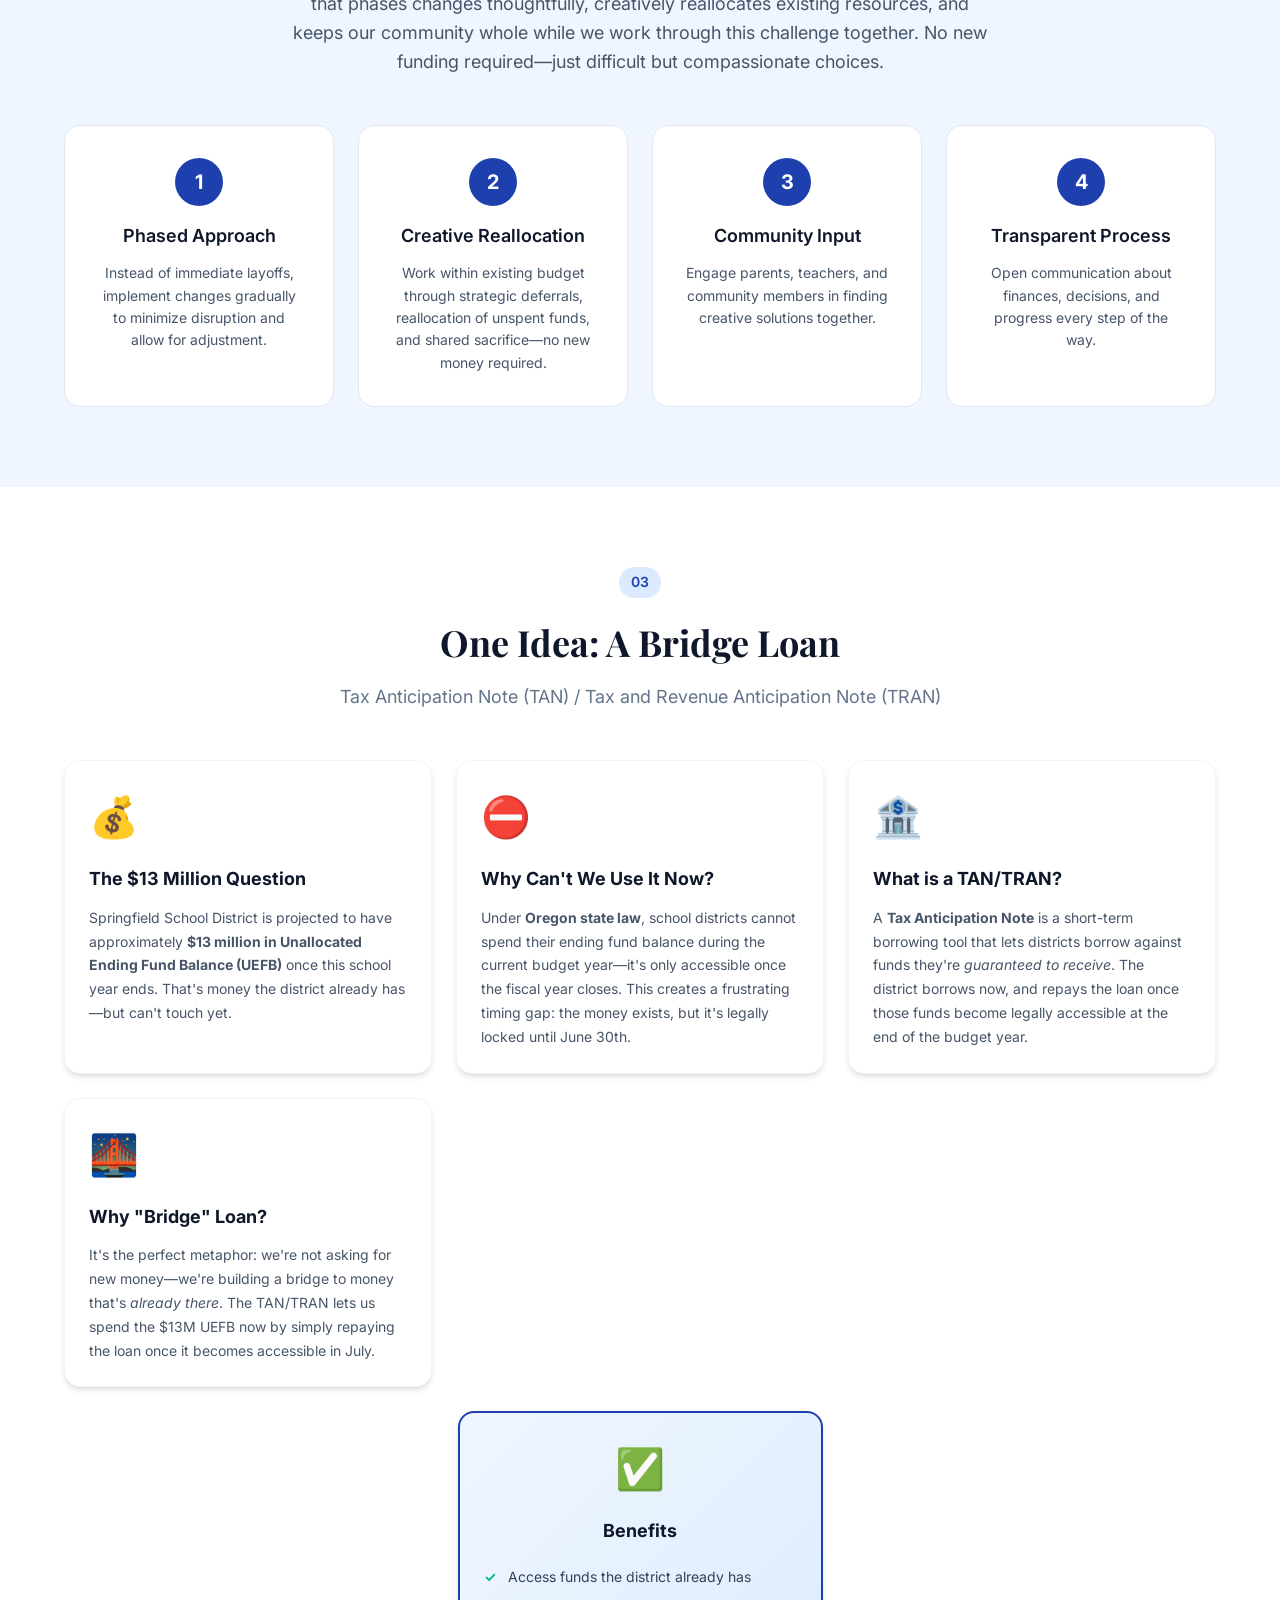
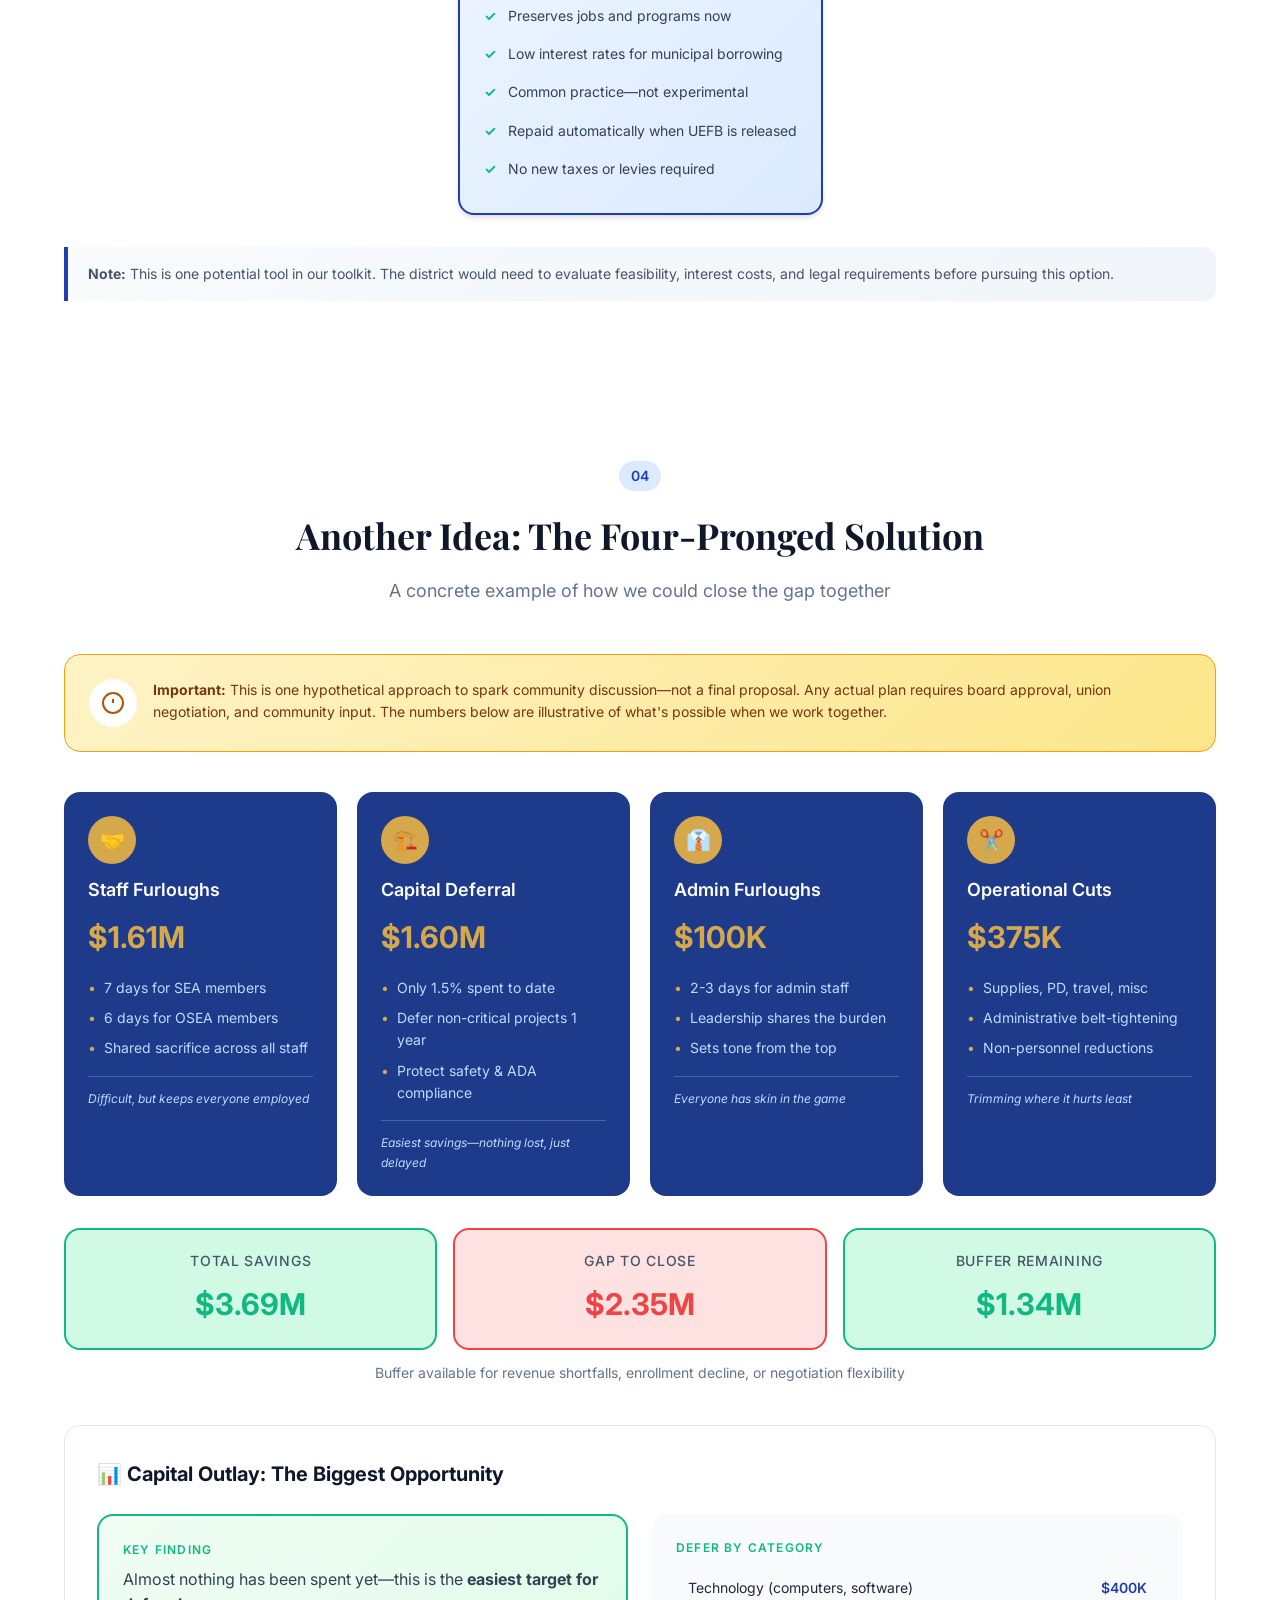
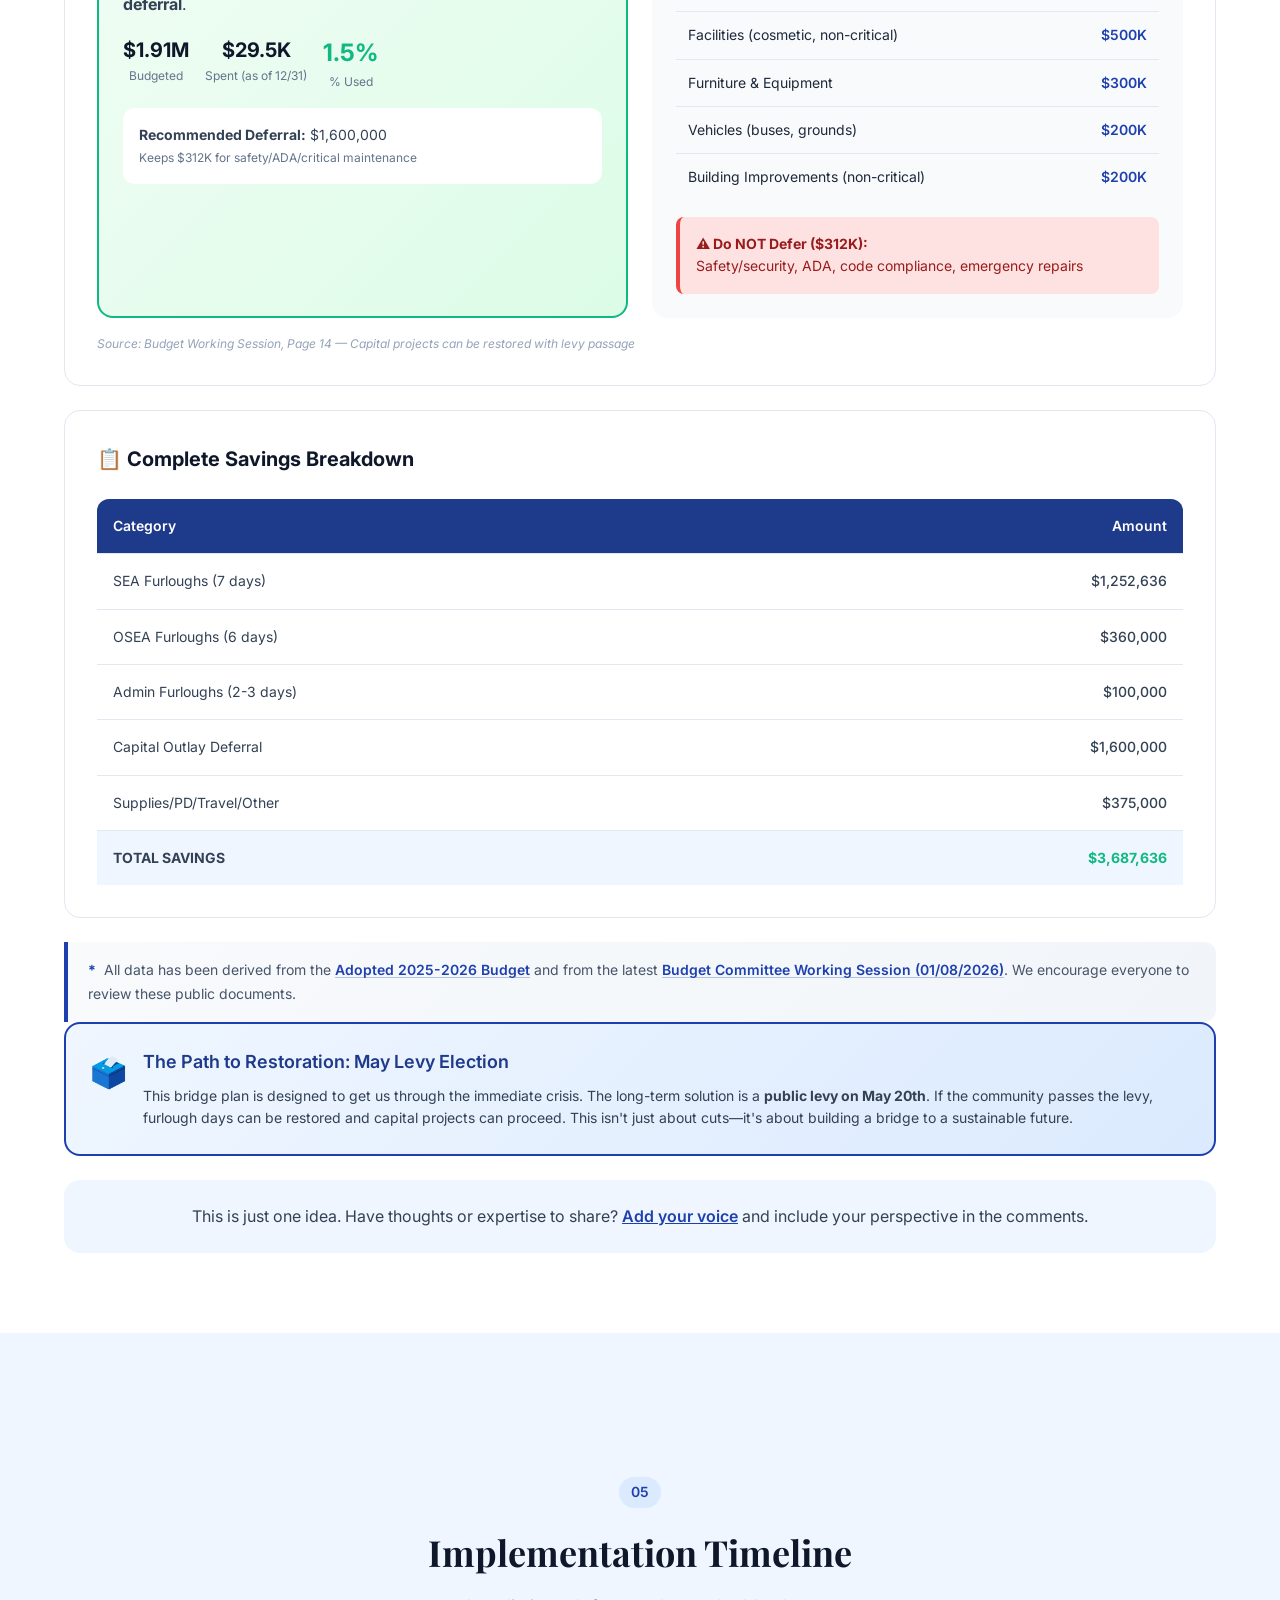
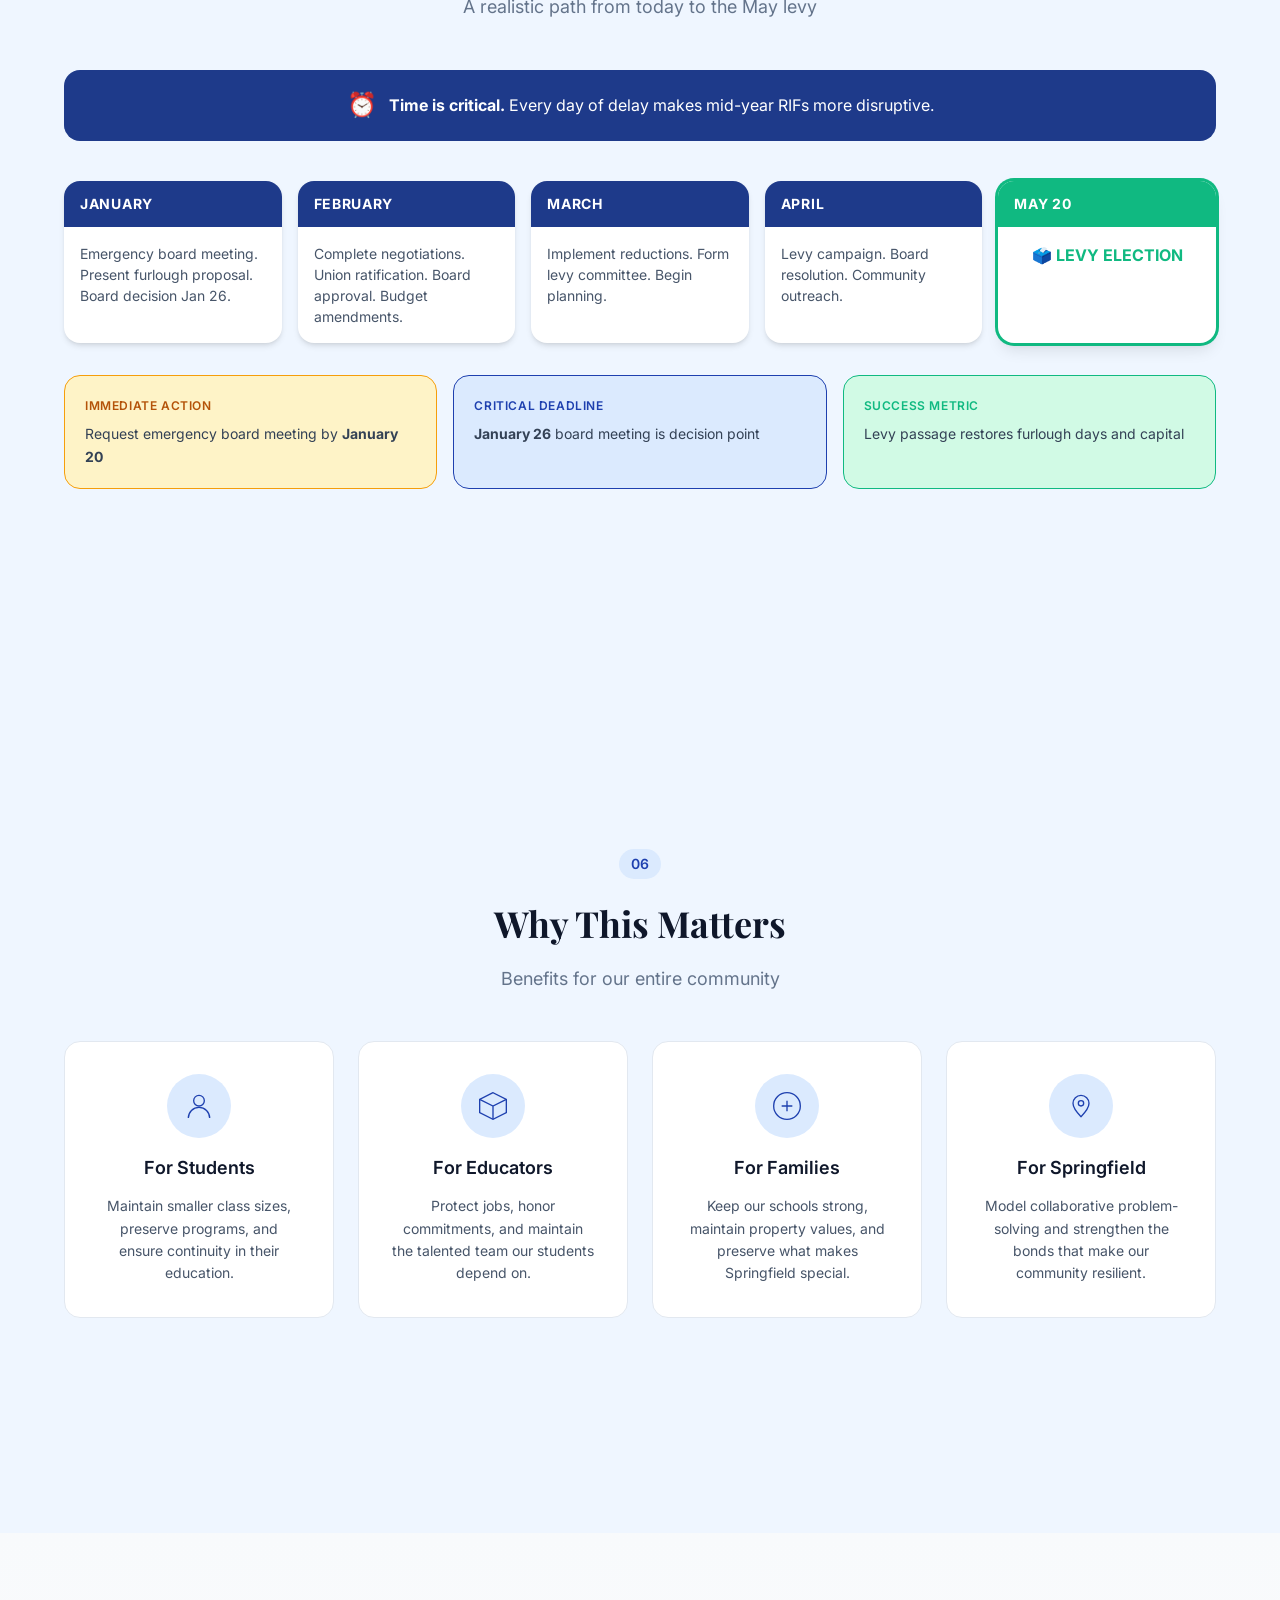
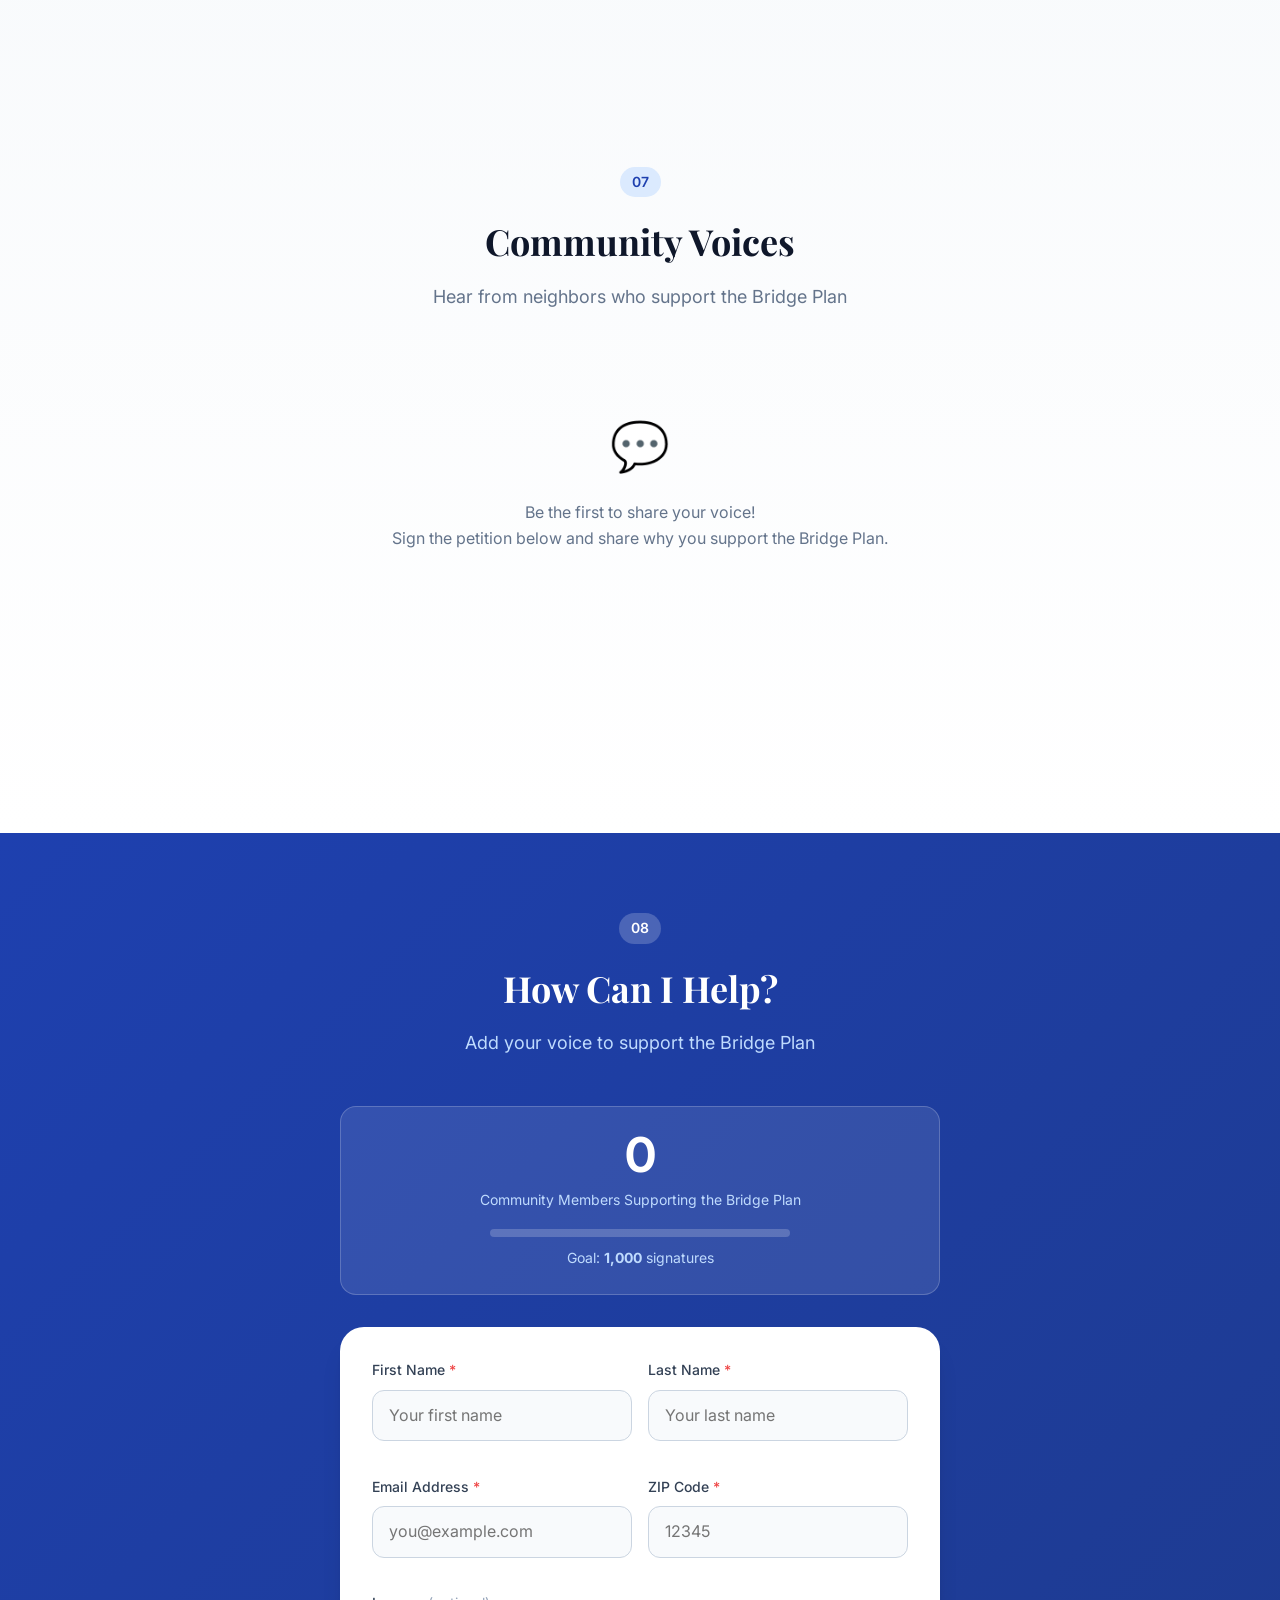
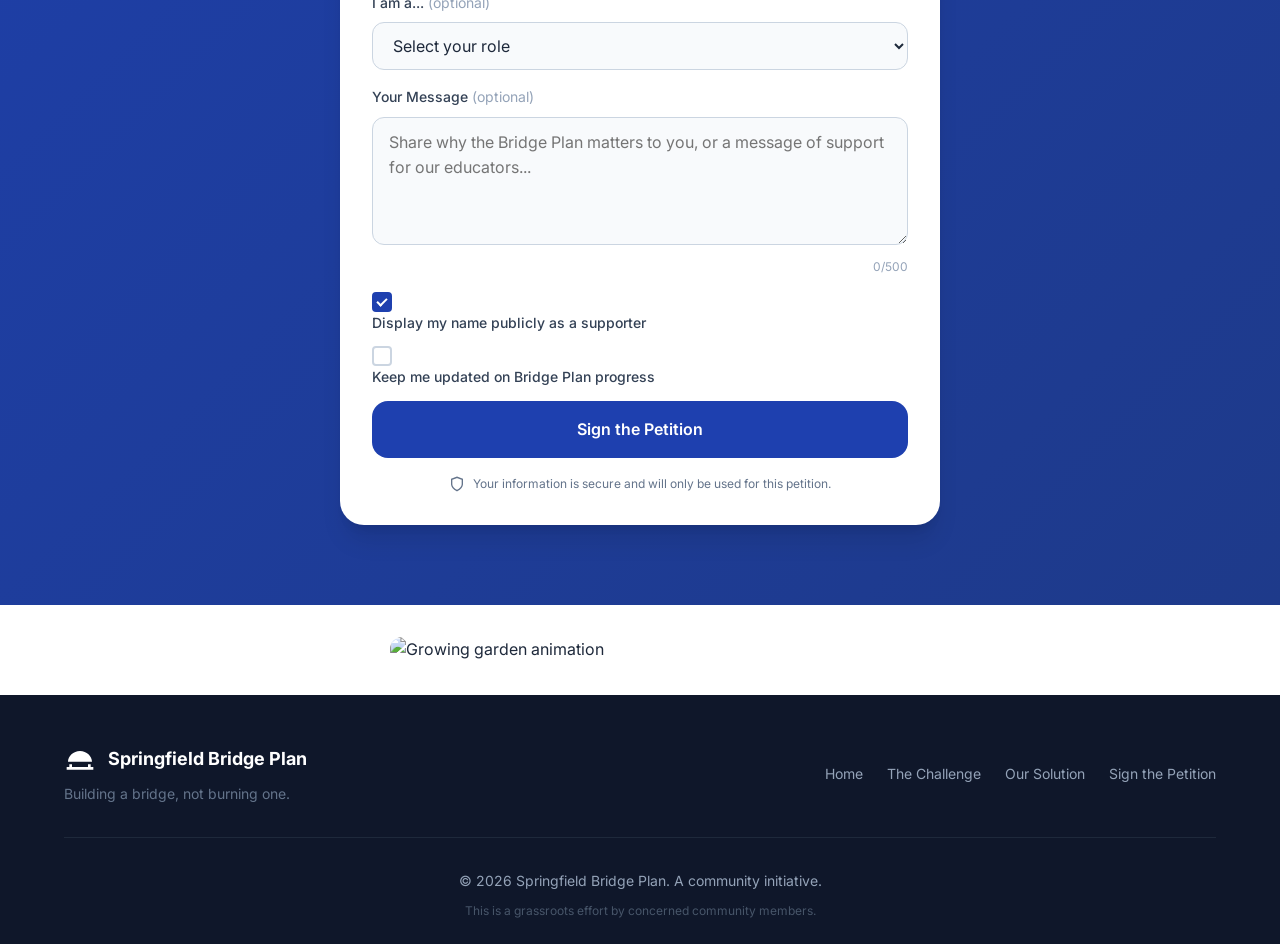
==== commit 8be9d54a: "Add Jan 20th update banner, CAPE meeting, TAN/TRAN section, garden GIF, centered layouts" ====
--- a/index.html
+++ b/index.html
@@ -19,6 +19,18 @@
     <link rel="icon" type="image/svg+xml" href="assets/favicon.svg">
 </head>
 <body>
+    <!-- Update Banner -->
+    <div class="update-banner">
+        <div class="container">
+            <h2 class="update-title">Update - January 20th, 2026</h2>
+            <div class="update-content">
+                <p>Today I have emailed a request to the District and copied the school board formally requesting to add a new resolution to the Jan 26th Special Session. You can see the copy of this resolution <a href="assets/SPS_RIF_Rescission_Resolution_with_Cover_Memo.docx" target="_blank" rel="noopener noreferrer"><strong>here</strong></a>, alongside a request to create a working group to establish an alternate plan.</p>
+                <p>I have forwarded along a subsection of our petition commentary for those who indicated they were okay having their comments publicly displayed—<strong>228 comments</strong> were shared with the Board and Administration so that they can see and read our concerns.</p>
+                <p>I have reiterated that the District works at the behest of the Board and that the Board serves at the behest of the public. Only the chair or a majority of the board can add an agenda item to the upcoming meeting, so <strong>it is upon us</strong> to ensure that this message is clear: the public wishes to have them not only discuss this matter publicly, but also to vote on it to <strong>rescind and withdraw resolution #25-26.032</strong> formally.</p>
+            </div>
+        </div>
+    </div>
+    
     <!-- Skip Link for Accessibility -->
     <a href="#main-content" class="skip-link">Skip to main content</a>
     
@@ -107,6 +119,33 @@
             </div>
         </section>
         
+        <!-- CAPE Meeting Announcement -->
+        <section class="announcement-banner">
+            <div class="container">
+                <div class="announcement-content">
+                    <div class="announcement-image">
+                        <img src="assets/cape-meeting.png" alt="C.A.P.E. Community Meeting Announcement">
+                    </div>
+                    <div class="announcement-text">
+                        <span class="announcement-badge">📅 Upcoming Event</span>
+                        <h3 class="announcement-title">Community Meeting</h3>
+                        <p class="announcement-details">
+                            Please plan to join a meeting hosted by <a href="https://oregoncape.org" target="_blank" rel="noopener noreferrer"><strong>C.A.P.E.</strong> (Coalition for the Alliance of Public Education)</a> on <strong>January 28th at 5:30PM</strong> at the <strong>Springfield Public Library</strong>.
+                        </p>
+                        <p class="announcement-description">
+                            All are welcome to come learn about the Alliance for Public Education and hear about a parallel effort to help shape the curriculum challenges we face in our district today.
+                        </p>
+                        <a href="https://oregoncape.org" target="_blank" rel="noopener noreferrer" class="btn btn-accent">
+                            Learn More About C.A.P.E.
+                            <svg class="btn-icon" viewBox="0 0 24 24" aria-hidden="true">
+                                <path d="M18 13v6a2 2 0 01-2 2H5a2 2 0 01-2-2V8a2 2 0 012-2h6M15 3h6v6M10 14L21 3" stroke="currentColor" stroke-width="2" fill="none"/>
+                            </svg>
+                        </a>
+                    </div>
+                </div>
+            </div>
+        </section>
+        
         <!-- Problem Section -->
         <section id="problem" class="section">
             <div class="container">
@@ -217,12 +256,68 @@
             </div>
         </section>
         
+        <!-- TAN/TRAN Bridge Loan Section -->
+        <section id="bridge-loan" class="section section-alternate">
+            <div class="container">
+                <div class="section-header">
+                    <span class="section-number">03</span>
+                    <h2 class="section-title">One Idea: A Bridge Loan</h2>
+                    <p class="section-subtitle">Tax Anticipation Note (TAN) / Tax and Revenue Anticipation Note (TRAN)</p>
+                </div>
+                
+                <div class="bridge-loan-content">
+                    <div class="bridge-loan-card">
+                        <div class="bridge-loan-icon">💰</div>
+                        <h3>The $13 Million Question</h3>
+                        <p>Springfield School District is projected to have approximately <strong>$13 million in Unallocated Ending Fund Balance (UEFB)</strong> once this school year ends. That's money the district already has—but can't touch yet.</p>
+                    </div>
+                    
+                    <div class="bridge-loan-card">
+                        <div class="bridge-loan-icon">⛔</div>
+                        <h3>Why Can't We Use It Now?</h3>
+                        <p>Under <strong>Oregon state law</strong>, school districts cannot spend their ending fund balance during the current budget year—it's only accessible once the fiscal year closes. This creates a frustrating timing gap: the money exists, but it's legally locked until June 30th.</p>
+                    </div>
+                    
+                    <div class="bridge-loan-card">
+                        <div class="bridge-loan-icon">🏦</div>
+                        <h3>What is a TAN/TRAN?</h3>
+                        <p>A <strong>Tax Anticipation Note</strong> is a short-term borrowing tool that lets districts borrow against funds they're <em>guaranteed to receive</em>. The district borrows now, and repays the loan once those funds become legally accessible at the end of the budget year.</p>
+                    </div>
+                    
+                    <div class="bridge-loan-card">
+                        <div class="bridge-loan-icon">🌉</div>
+                        <h3>Why "Bridge" Loan?</h3>
+                        <p>It's the perfect metaphor: we're not asking for new money—we're building a bridge to money that's <em>already there</em>. The TAN/TRAN lets us spend the $13M UEFB now by simply repaying the loan once it becomes accessible in July.</p>
+                    </div>
+                </div>
+                
+                <div class="bridge-loan-benefits">
+                    <div class="bridge-loan-card highlight centered">
+                        <div class="bridge-loan-icon">✅</div>
+                        <h3>Benefits</h3>
+                        <ul>
+                            <li>Access funds the district already has</li>
+                            <li>Preserves jobs and programs now</li>
+                            <li>Low interest rates for municipal borrowing</li>
+                            <li>Common practice—not experimental</li>
+                            <li>Repaid automatically when UEFB is released</li>
+                            <li>No new taxes or levies required</li>
+                        </ul>
+                    </div>
+                </div>
+                
+                <div class="bridge-loan-note">
+                    <p><strong>Note:</strong> This is one potential tool in our toolkit. The district would need to evaluate feasibility, interest costs, and legal requirements before pursuing this option.</p>
+                </div>
+            </div>
+        </section>
+        
         <!-- The Four-Pronged Solution Section -->
         <section id="options" class="section">
             <div class="container">
                 <div class="section-header">
-                    <span class="section-number">03</span>
-                    <h2 class="section-title">One Idea: The Four-Pronged Solution</h2>
+                    <span class="section-number">04</span>
+                    <h2 class="section-title">Another Idea: The Four-Pronged Solution</h2>
                     <p class="section-subtitle">A concrete example of how we could close the gap together</p>
                 </div>
                 
@@ -418,7 +513,7 @@
         <section id="how-it-works" class="section section-alt">
             <div class="container">
                 <div class="section-header">
-                    <span class="section-number">04</span>
+                    <span class="section-number">05</span>
                     <h2 class="section-title">Implementation Timeline</h2>
                     <p class="section-subtitle">A realistic path from today to the May levy</p>
                 </div>
@@ -482,7 +577,7 @@
         <section id="benefits" class="section section-alt">
             <div class="container">
                 <div class="section-header">
-                    <span class="section-number">05</span>
+                    <span class="section-number">06</span>
                     <h2 class="section-title">Why This Matters</h2>
                     <p class="section-subtitle">Benefits for our entire community</p>
                 </div>
@@ -535,7 +630,7 @@
         <section id="voices" class="section section-voices">
             <div class="container">
                 <div class="section-header">
-                    <span class="section-number">06</span>
+                    <span class="section-number">07</span>
                     <h2 class="section-title">Community Voices</h2>
                     <p class="section-subtitle">Hear from neighbors who support the Bridge Plan</p>
                 </div>
@@ -559,7 +654,7 @@
             <div class="container">
                 <div class="cta-content">
                     <div class="section-header">
-                        <span class="section-number">07</span>
+                        <span class="section-number">08</span>
                         <h2 class="section-title">How Can I Help?</h2>
                         <p class="section-subtitle">Add your voice to support the Bridge Plan</p>
                     </div>
@@ -691,6 +786,13 @@
         </section>
     </main>
     
+    <!-- Garden Animation -->
+    <section class="garden-section">
+        <div class="container">
+            <img src="assets/life_garden.gif" alt="Growing garden animation" class="garden-gif" loading="lazy">
+        </div>
+    </section>
+    
     <!-- Footer -->
     <footer class="footer">
         <div class="container">
--- a/css/styles.css
+++ b/css/styles.css
@@ -145,6 +145,57 @@
 }
 
 /* =========================================
+   Update Banner
+   ========================================= */
+.update-banner {
+    background: linear-gradient(135deg, #dc2626 0%, #b91c1c 100%);
+    color: var(--color-white);
+    padding: var(--space-6) 0;
+    border-bottom: 4px solid #991b1b;
+    text-align: center;
+}
+
+.update-title {
+    font-size: var(--text-2xl);
+    font-weight: 800;
+    color: var(--color-white);
+    margin-bottom: var(--space-5);
+    text-transform: uppercase;
+    letter-spacing: 0.05em;
+}
+
+.update-content {
+    max-width: 900px;
+    margin: 0 auto;
+}
+
+.update-content p {
+    font-size: var(--text-base);
+    line-height: 1.8;
+    margin-bottom: var(--space-4);
+    color: rgba(255, 255, 255, 0.95);
+}
+
+.update-content p:last-child {
+    margin-bottom: 0;
+}
+
+.update-content a {
+    color: var(--color-white);
+    text-decoration: underline;
+    text-underline-offset: 3px;
+    text-decoration-thickness: 2px;
+}
+
+.update-content a:hover {
+    text-decoration-color: rgba(255, 255, 255, 0.5);
+}
+
+.update-content strong {
+    color: var(--color-white);
+}
+
+/* =========================================
    Accessibility
    ========================================= */
 .skip-link {
@@ -529,6 +580,111 @@
 }
 
 /* =========================================
+   Announcement Banner
+   ========================================= */
+.announcement-banner {
+    background: linear-gradient(135deg, #fef3c7 0%, #fde68a 100%);
+    border-top: 4px solid #f59e0b;
+    border-bottom: 4px solid #f59e0b;
+    padding: var(--space-8) 0;
+}
+
+.announcement-content {
+    display: flex;
+    align-items: center;
+    gap: var(--space-8);
+    max-width: 1000px;
+    margin: 0 auto;
+}
+
+.announcement-image {
+    flex-shrink: 0;
+    max-width: 300px;
+}
+
+.announcement-image img {
+    width: 100%;
+    height: auto;
+    border-radius: var(--radius-xl);
+    box-shadow: var(--shadow-lg);
+    border: 3px solid var(--color-white);
+}
+
+.announcement-text {
+    flex: 1;
+}
+
+.announcement-badge {
+    display: inline-block;
+    background: #f59e0b;
+    color: var(--color-white);
+    font-size: var(--text-xs);
+    font-weight: 700;
+    text-transform: uppercase;
+    letter-spacing: 0.05em;
+    padding: var(--space-1) var(--space-3);
+    border-radius: var(--radius-full);
+    margin-bottom: var(--space-3);
+}
+
+.announcement-title {
+    font-size: var(--text-2xl);
+    font-weight: 800;
+    color: #92400e;
+    margin-bottom: var(--space-3);
+}
+
+.announcement-details {
+    font-size: var(--text-base);
+    color: #78350f;
+    line-height: 1.6;
+    margin-bottom: var(--space-2);
+}
+
+.announcement-details a {
+    color: #92400e;
+    text-decoration: underline;
+    text-underline-offset: 2px;
+}
+
+.announcement-details a:hover {
+    color: #78350f;
+}
+
+.announcement-description {
+    font-size: var(--text-sm);
+    color: #92400e;
+    line-height: 1.6;
+    margin-bottom: var(--space-4);
+}
+
+.btn-accent {
+    background: #f59e0b;
+    color: var(--color-white);
+}
+
+.btn-accent:hover {
+    background: #d97706;
+    transform: translateY(-2px);
+    box-shadow: var(--shadow-md);
+}
+
+@media (max-width: 768px) {
+    .announcement-content {
+        flex-direction: column;
+        text-align: center;
+    }
+    
+    .announcement-image {
+        max-width: 250px;
+    }
+    
+    .announcement-title {
+        font-size: var(--text-xl);
+    }
+}
+
+/* =========================================
    Buttons
    ========================================= */
 .btn {
@@ -981,6 +1137,106 @@
     color: #78350f;
     font-size: var(--text-sm);
     line-height: 1.6;
+}
+
+/* =========================================
+   Bridge Loan (TAN/TRAN) Section
+   ========================================= */
+.bridge-loan-content {
+    display: grid;
+    grid-template-columns: repeat(auto-fit, minmax(280px, 1fr));
+    gap: var(--space-6);
+    margin-top: var(--space-8);
+}
+
+.bridge-loan-card {
+    background: var(--color-white);
+    border-radius: var(--radius-xl);
+    padding: var(--space-6);
+    box-shadow: var(--shadow-md);
+    border: 1px solid var(--color-gray-100);
+    transition: all var(--transition-base);
+}
+
+.bridge-loan-card:hover {
+    transform: translateY(-4px);
+    box-shadow: var(--shadow-lg);
+}
+
+.bridge-loan-card.highlight {
+    background: linear-gradient(135deg, var(--color-primary-50) 0%, var(--color-primary-100) 100%);
+    border: 2px solid var(--color-primary);
+}
+
+.bridge-loan-icon {
+    font-size: 2.5rem;
+    margin-bottom: var(--space-4);
+}
+
+.bridge-loan-card h3 {
+    font-size: var(--text-lg);
+    font-weight: 700;
+    color: var(--color-gray-900);
+    margin-bottom: var(--space-3);
+}
+
+.bridge-loan-card p {
+    font-size: var(--text-sm);
+    color: var(--color-gray-600);
+    line-height: 1.7;
+}
+
+.bridge-loan-card ul {
+    list-style: none;
+    padding: 0;
+    margin: 0;
+}
+
+.bridge-loan-card ul li {
+    font-size: var(--text-sm);
+    color: var(--color-gray-700);
+    padding: var(--space-2) 0;
+    padding-left: var(--space-6);
+    position: relative;
+}
+
+.bridge-loan-card ul li::before {
+    content: '✓';
+    position: absolute;
+    left: 0;
+    color: var(--color-success);
+    font-weight: 700;
+}
+
+.bridge-loan-note {
+    margin-top: var(--space-8);
+    padding: var(--space-4) var(--space-5);
+    background: linear-gradient(135deg, var(--color-gray-50) 0%, var(--color-gray-100) 100%);
+    border-left: 4px solid var(--color-primary);
+    border-radius: 0 var(--radius-lg) var(--radius-lg) 0;
+}
+
+.bridge-loan-note p {
+    margin: 0;
+    font-size: var(--text-sm);
+    color: var(--color-gray-600);
+    line-height: 1.6;
+}
+
+.bridge-loan-benefits {
+    display: flex;
+    justify-content: center;
+    margin-top: var(--space-6);
+}
+
+.bridge-loan-card.centered {
+    max-width: 500px;
+    text-align: center;
+}
+
+.bridge-loan-card.centered ul {
+    text-align: left;
+    display: inline-block;
 }
 
 /* Four Prongs Grid */
@@ -2019,6 +2275,29 @@
 .share-copy {
     background: var(--color-gray-200);
     color: var(--color-gray-700);
+}
+
+/* =========================================
+   Garden Animation Section
+   ========================================= */
+.garden-section {
+    background: var(--color-white);
+    padding: var(--space-8) 0;
+    display: flex;
+    justify-content: center;
+}
+
+.garden-section .container {
+    display: flex;
+    justify-content: center;
+    max-width: 600px;
+}
+
+.garden-gif {
+    width: 100%;
+    max-width: 500px;
+    height: auto;
+    border-radius: var(--radius-lg);
 }
 
 /* =========================================
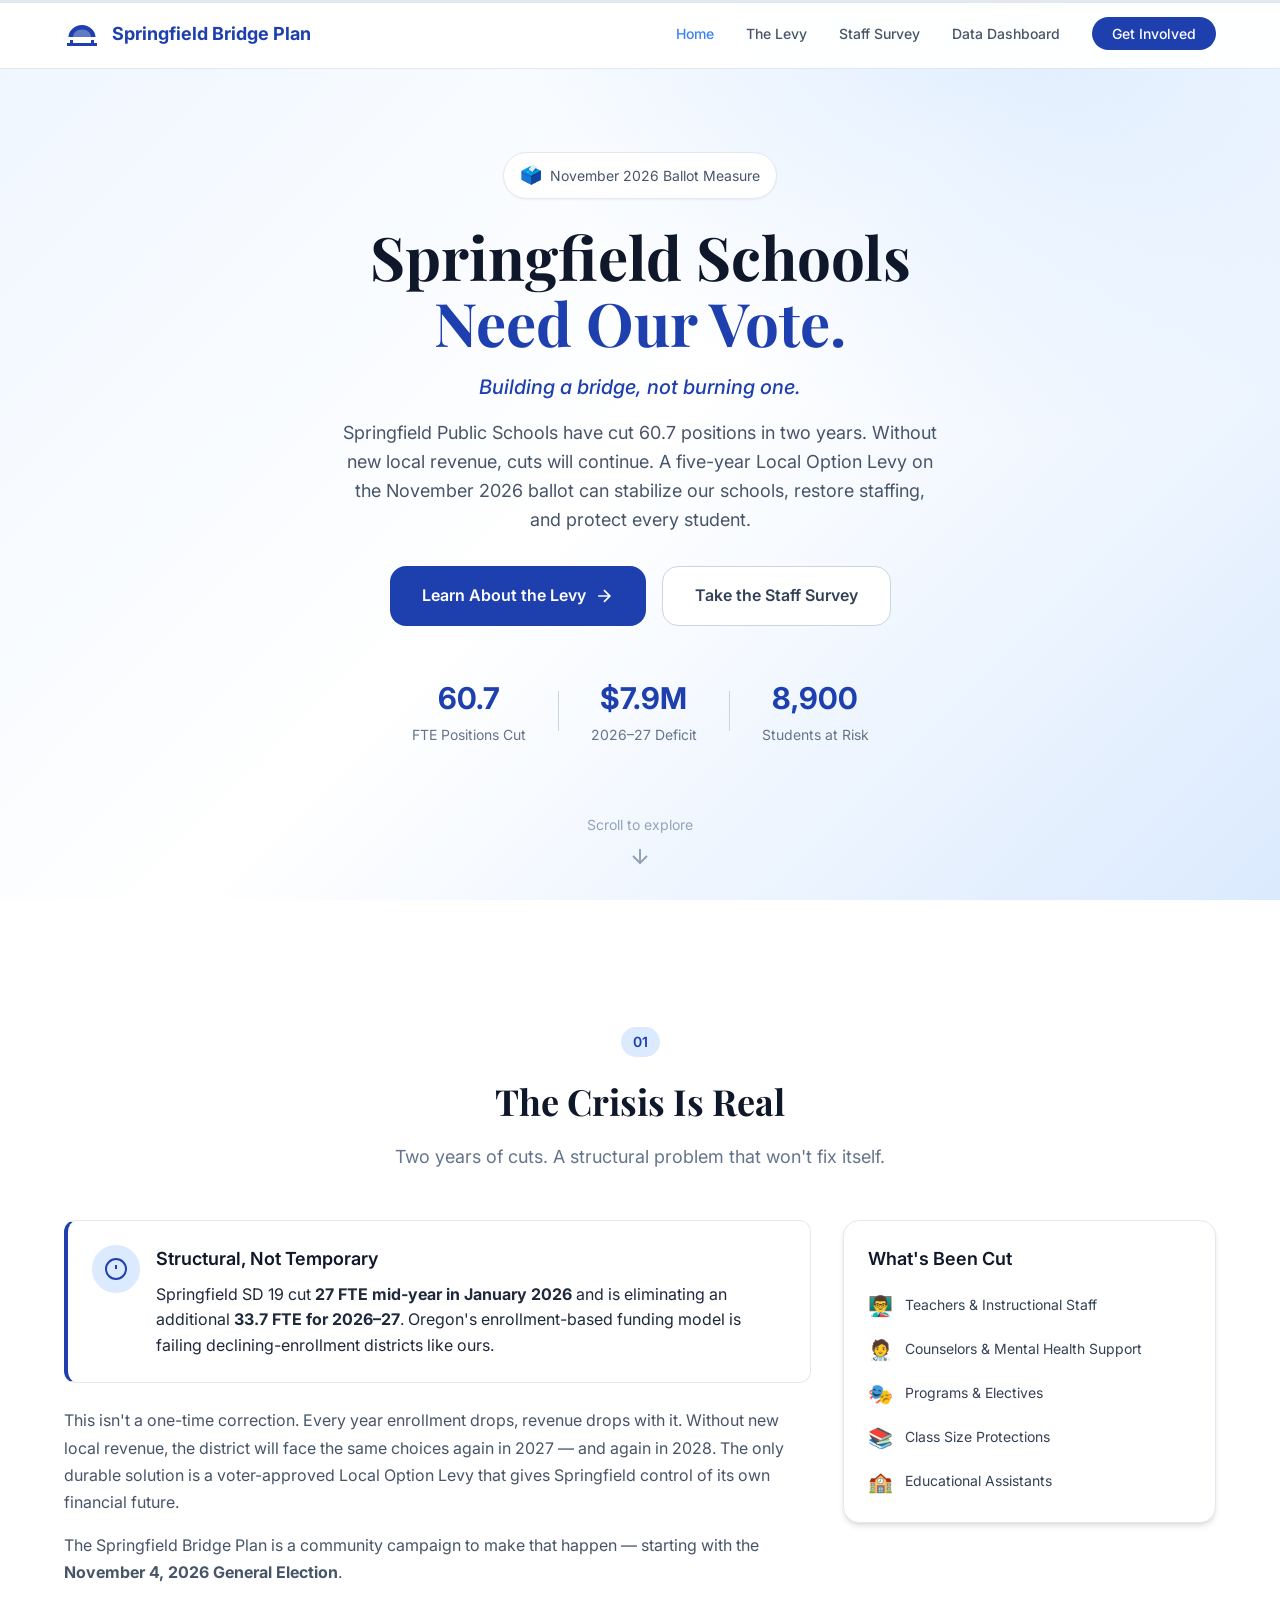
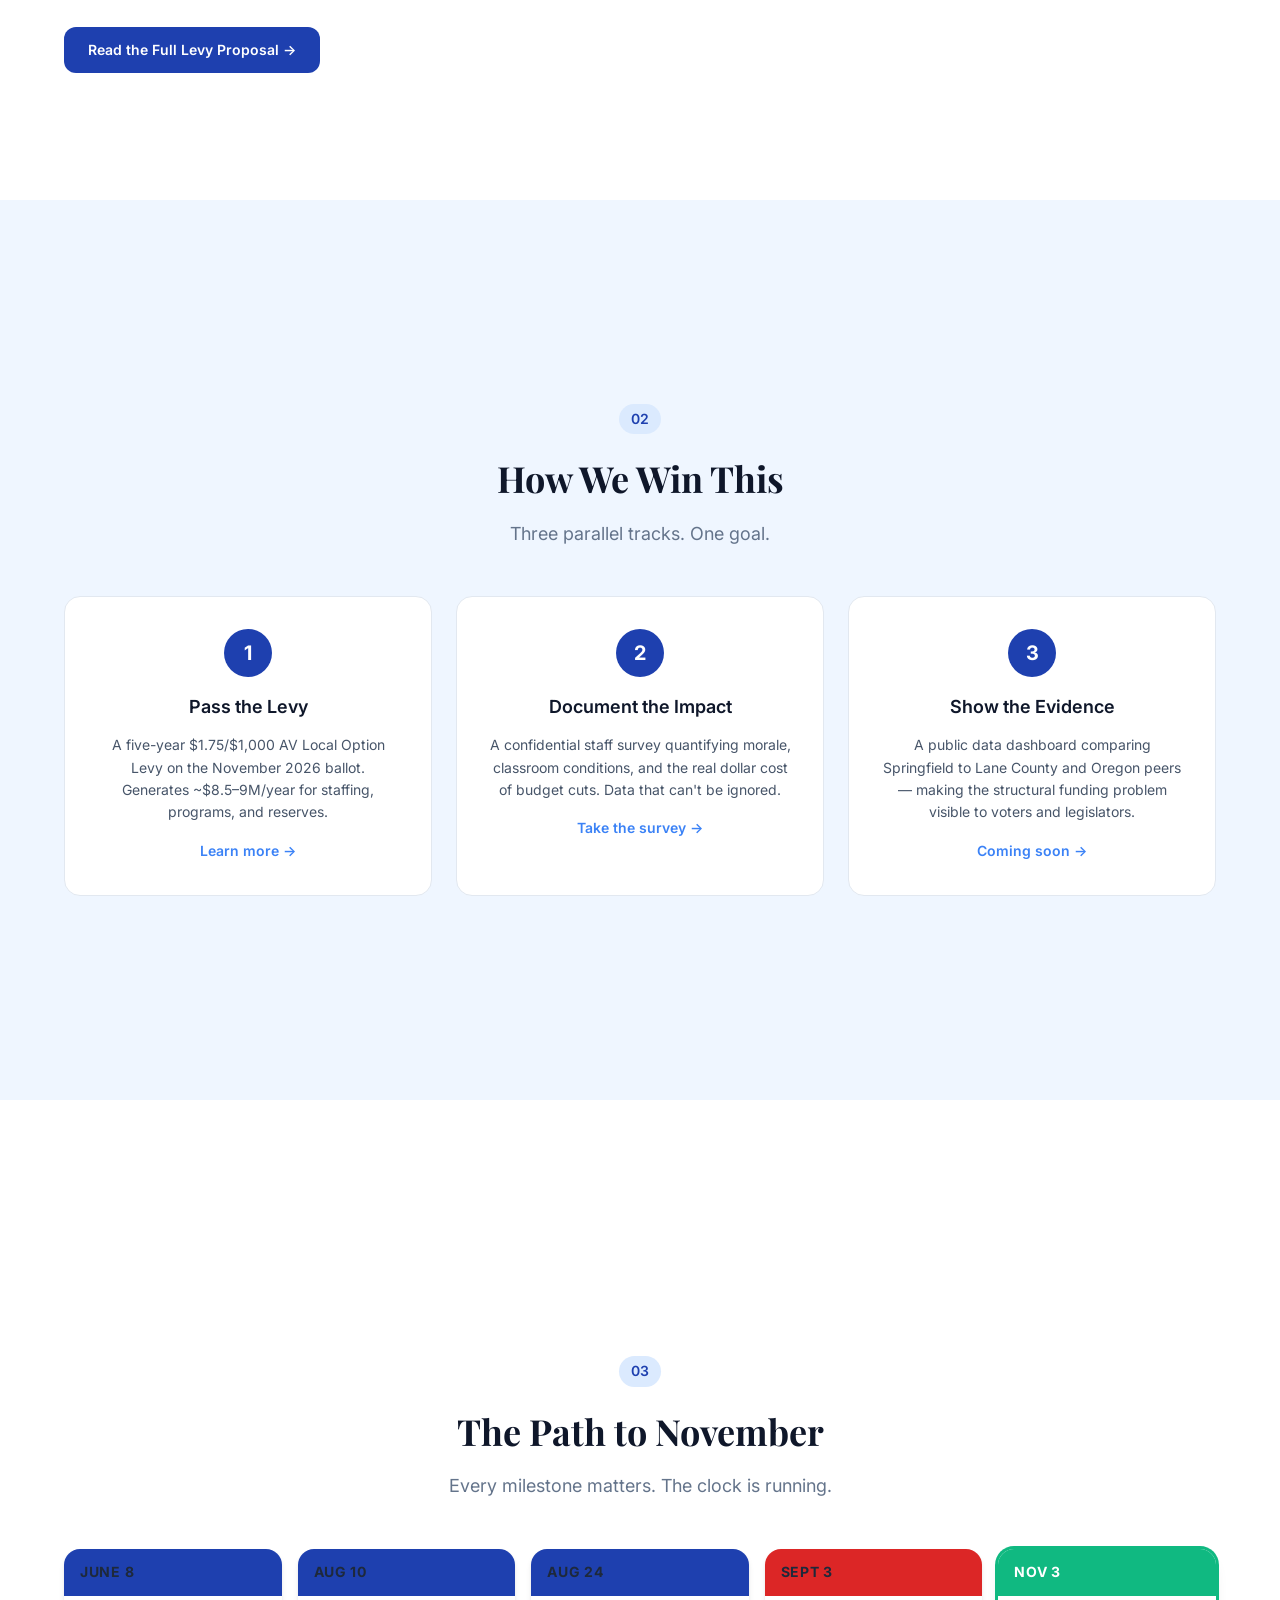
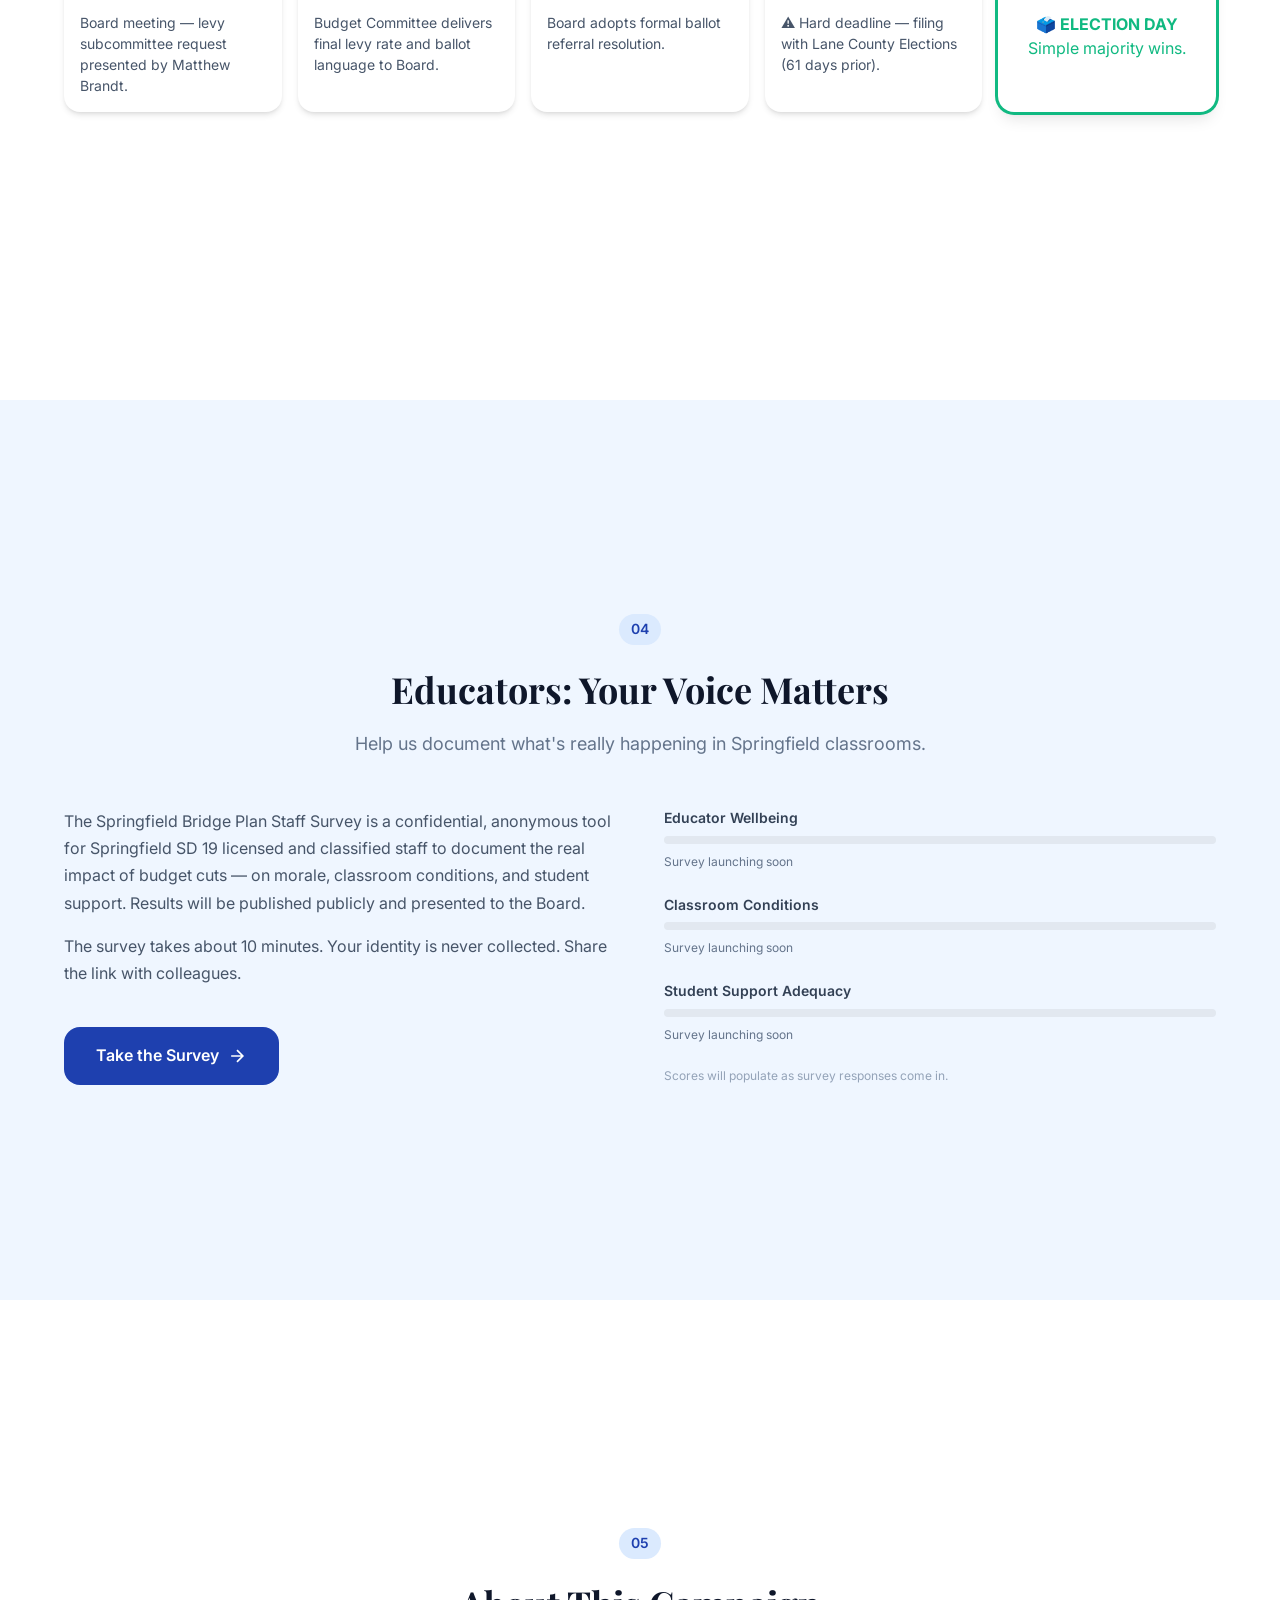
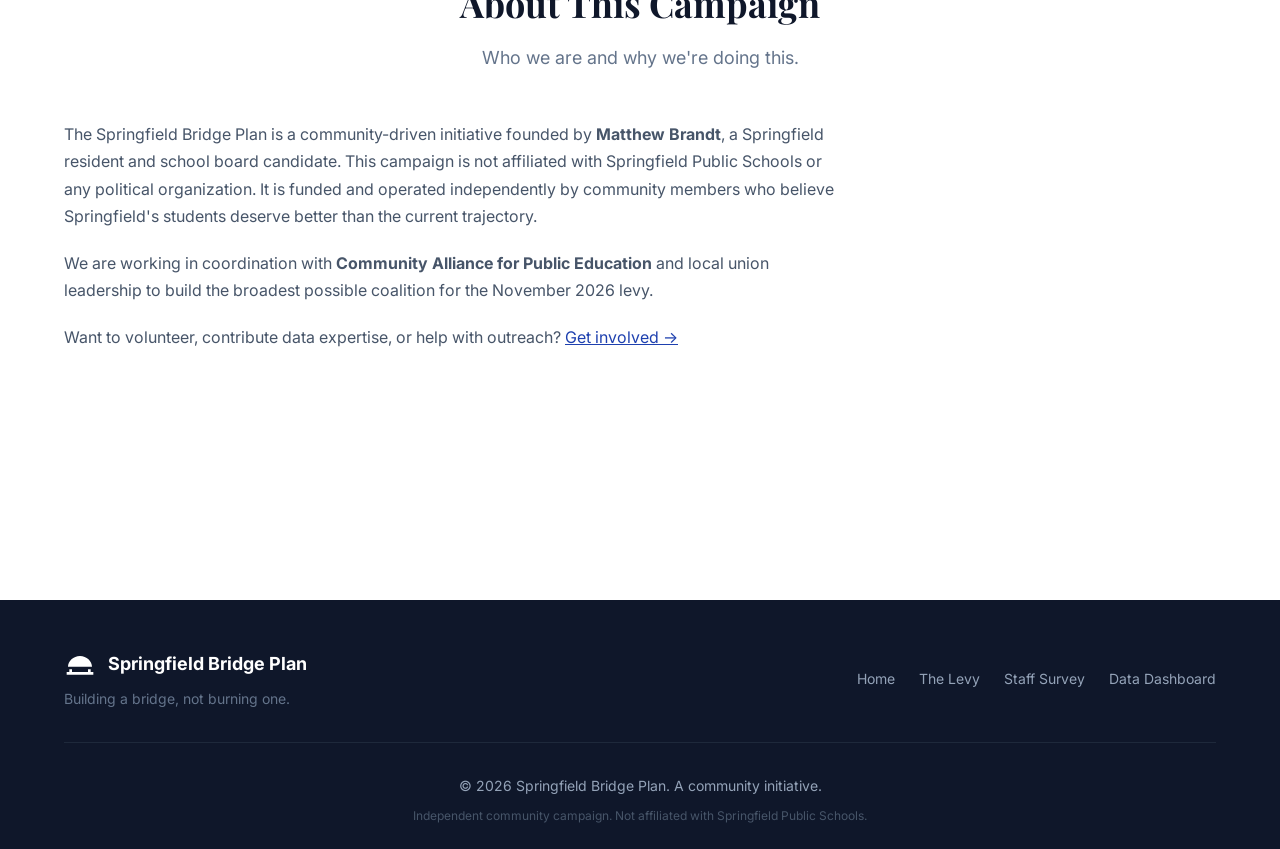
==== commit 3ab7d30a: "Site rebuild: levy campaign + survey + dashboard scaffold — remove orphaned files" ====
--- a/index.html
+++ b/index.html
@@ -3,824 +3,278 @@
 <head>
     <meta charset="UTF-8">
     <meta name="viewport" content="width=device-width, initial-scale=1.0">
-    <meta name="description" content="The Springfield Bridge Plan - A community-driven alternative to budget cuts. Building a bridge, not burning one.">
-    <meta name="keywords" content="Springfield, School District, Budget, Bridge Plan, Community Support">
-    <title>The Springfield Bridge Plan | Building a Bridge, Not Burning One</title>
-    
-    <!-- Fonts -->
+    <meta name="description" content="Springfield Bridge Plan — A community campaign to pass a Local Option Levy for Springfield Public Schools in November 2026.">
+    <title>Springfield Bridge Plan | Vote Yes — November 2026 Levy</title>
     <link rel="preconnect" href="https://fonts.googleapis.com">
     <link rel="preconnect" href="https://fonts.gstatic.com" crossorigin>
     <link href="https://fonts.googleapis.com/css2?family=Inter:wght@400;500;600;700;800&family=Playfair+Display:wght@700&display=swap" rel="stylesheet">
-    
-    <!-- Styles -->
     <link rel="stylesheet" href="css/styles.css">
-    
-    <!-- Favicon -->
+    <link rel="stylesheet" href="css/site.css">
     <link rel="icon" type="image/svg+xml" href="assets/favicon.svg">
 </head>
 <body>
-    <!-- Update Banner -->
-    <div class="update-banner">
-        <div class="container">
-            <h2 class="update-title">Update - January 20th, 2026</h2>
-            <div class="update-content">
-                <p>Today I have emailed a request to the District and copied the school board formally requesting to add a new resolution to the Jan 26th Special Session. You can see the copy of this resolution <a href="assets/SPS_RIF_Rescission_Resolution_with_Cover_Memo.docx" target="_blank" rel="noopener noreferrer"><strong>here</strong></a>, alongside a request to create a working group to establish an alternate plan.</p>
-                <p>I have forwarded along a subsection of our petition commentary for those who indicated they were okay having their comments publicly displayed—<strong>228 comments</strong> were shared with the Board and Administration so that they can see and read our concerns.</p>
-                <p>I have reiterated that the District works at the behest of the Board and that the Board serves at the behest of the public. Only the chair or a majority of the board can add an agenda item to the upcoming meeting, so <strong>it is upon us</strong> to ensure that this message is clear: the public wishes to have them not only discuss this matter publicly, but also to vote on it to <strong>rescind and withdraw resolution #25-26.032</strong> formally.</p>
-            </div>
-        </div>
-    </div>
-    
-    <!-- Skip Link for Accessibility -->
+
     <a href="#main-content" class="skip-link">Skip to main content</a>
-    
+
     <!-- Navigation -->
     <nav class="navbar" role="navigation" aria-label="Main navigation">
         <div class="nav-container">
-            <a href="#hero" class="nav-logo" aria-label="Springfield Bridge Plan Home">
+            <a href="index.html" class="nav-logo" aria-label="Springfield Bridge Plan Home">
                 <svg class="logo-icon" viewBox="0 0 48 48" aria-hidden="true">
                     <path d="M4 36h40v4H4zM8 32h4v4H8zM36 32h4v4h-4zM6 28c0-8 8-16 18-16s18 8 18 16H6z" fill="currentColor"/>
                     <path d="M12 28c0-5.5 5-10 12-10s12 4.5 12 10H12z" fill="white" opacity="0.3"/>
                 </svg>
                 <span class="logo-text">Springfield Bridge Plan</span>
             </a>
-            
             <button class="nav-toggle" aria-expanded="false" aria-controls="nav-menu" aria-label="Toggle navigation menu">
                 <span class="hamburger"></span>
             </button>
-            
             <ul class="nav-menu" id="nav-menu">
-                <li><a href="#problem">The Challenge</a></li>
-                <li><a href="#solution">Our Solution</a></li>
-                <li><a href="#options">The Numbers</a></li>
-                <li><a href="#how-it-works">Timeline</a></li>
-                <li><a href="#voices">Voices</a></li>
-                <li><a href="#action" class="nav-cta">Sign the Petition</a></li>
+                <li><a href="index.html" class="nav-active">Home</a></li>
+                <li><a href="levy.html">The Levy</a></li>
+                <li><a href="survey.html">Staff Survey</a></li>
+                <li><a href="dashboard.html">Data Dashboard</a></li>
+                <li><a href="levy.html#get-involved" class="nav-cta">Get Involved</a></li>
             </ul>
         </div>
     </nav>
-    
-    <!-- Progress Bar -->
+
     <div class="progress-bar" role="progressbar" aria-valuenow="0" aria-valuemin="0" aria-valuemax="100">
         <div class="progress-fill"></div>
     </div>
-    
+
     <main id="main-content">
-        <!-- Hero Section -->
-        <section id="hero" class="section hero">
-            <div class="hero-background">
-                <div class="hero-gradient"></div>
-            </div>
+
+        <!-- Hero -->
+        <section class="section hero">
+            <div class="hero-background"><div class="hero-gradient"></div></div>
             <div class="container hero-content">
                 <div class="hero-badge">
-                    <span class="badge-icon">🌉</span>
-                    <span>A Community Initiative</span>
+                    <span class="badge-icon">🗳️</span>
+                    <span>November 2026 Ballot Measure</span>
                 </div>
                 <h1 class="hero-title">
-                    <span class="title-line">The Springfield</span>
-                    <span class="title-line accent">Bridge Plan</span>
+                    <span class="title-line">Springfield Schools</span>
+                    <span class="title-line accent">Need Our Vote.</span>
                 </h1>
                 <p class="hero-subtitle">Building a bridge, not burning one.</p>
                 <p class="hero-description">
-                    A thoughtful, community-driven alternative to proposed budget cuts. 
-                    Through shared sacrifice now and a public levy in May, we can protect our educators and build toward a sustainable future.
+                    Springfield Public Schools have cut 60.7 positions in two years. Without new local revenue, cuts will continue. A five-year Local Option Levy on the November 2026 ballot can stabilize our schools, restore staffing, and protect every student.
                 </p>
                 <div class="hero-actions">
-                    <a href="#action" class="btn btn-primary btn-large">
-                        <span>Add Your Voice</span>
-                        <svg class="btn-icon" viewBox="0 0 24 24" aria-hidden="true">
-                            <path d="M5 12h14M12 5l7 7-7 7" stroke="currentColor" stroke-width="2" fill="none"/>
-                        </svg>
-                    </a>
-                    <a href="#problem" class="btn btn-secondary btn-large">Learn More</a>
+                    <a href="levy.html" class="btn btn-primary btn-large">
+                        <span>Learn About the Levy</span>
+                        <svg class="btn-icon" viewBox="0 0 24 24" aria-hidden="true"><path d="M5 12h14M12 5l7 7-7 7" stroke="currentColor" stroke-width="2" fill="none"/></svg>
+                    </a>
+                    <a href="survey.html" class="btn btn-secondary btn-large">Take the Staff Survey</a>
                 </div>
                 <div class="hero-stats">
                     <div class="stat">
-                        <span class="stat-number" id="signature-count-hero">0</span>
-                        <span class="stat-label">Signatures</span>
+                        <span class="stat-number">60.7</span>
+                        <span class="stat-label">FTE Positions Cut</span>
                     </div>
                     <div class="stat-divider"></div>
                     <div class="stat">
-                        <span class="stat-number">30+</span>
-                        <span class="stat-label">Staff at Risk</span>
+                        <span class="stat-number">$7.9M</span>
+                        <span class="stat-label">2026–27 Deficit</span>
                     </div>
                     <div class="stat-divider"></div>
                     <div class="stat">
-                        <span class="stat-number">1</span>
-                        <span class="stat-label">Community</span>
+                        <span class="stat-number">8,900</span>
+                        <span class="stat-label">Students at Risk</span>
                     </div>
                 </div>
             </div>
             <div class="scroll-indicator" aria-hidden="true">
                 <span>Scroll to explore</span>
-                <svg viewBox="0 0 24 24">
-                    <path d="M12 5v14M5 12l7 7 7-7" stroke="currentColor" stroke-width="2" fill="none"/>
-                </svg>
-            </div>
-        </section>
-        
-        <!-- CAPE Meeting Announcement -->
-        <section class="announcement-banner">
-            <div class="container">
-                <div class="announcement-content">
-                    <div class="announcement-image">
-                        <img src="assets/cape-meeting.png" alt="C.A.P.E. Community Meeting Announcement">
-                    </div>
-                    <div class="announcement-text">
-                        <span class="announcement-badge">📅 Upcoming Event</span>
-                        <h3 class="announcement-title">Community Meeting</h3>
-                        <p class="announcement-details">
-                            Please plan to join a meeting hosted by <a href="https://oregoncape.org" target="_blank" rel="noopener noreferrer"><strong>C.A.P.E.</strong> (Coalition for the Alliance of Public Education)</a> on <strong>January 28th at 5:30PM</strong> at the <strong>Springfield Public Library</strong>.
-                        </p>
-                        <p class="announcement-description">
-                            All are welcome to come learn about the Alliance for Public Education and hear about a parallel effort to help shape the curriculum challenges we face in our district today.
-                        </p>
-                        <a href="https://oregoncape.org" target="_blank" rel="noopener noreferrer" class="btn btn-accent">
-                            Learn More About C.A.P.E.
-                            <svg class="btn-icon" viewBox="0 0 24 24" aria-hidden="true">
-                                <path d="M18 13v6a2 2 0 01-2 2H5a2 2 0 01-2-2V8a2 2 0 012-2h6M15 3h6v6M10 14L21 3" stroke="currentColor" stroke-width="2" fill="none"/>
-                            </svg>
-                        </a>
-                    </div>
-                </div>
-            </div>
-        </section>
-        
-        <!-- Problem Section -->
-        <section id="problem" class="section">
+                <svg viewBox="0 0 24 24"><path d="M12 5v14M5 12l7 7 7-7" stroke="currentColor" stroke-width="2" fill="none"/></svg>
+            </div>
+        </section>
+
+        <!-- Crisis Summary -->
+        <section class="section">
             <div class="container">
                 <div class="section-header">
                     <span class="section-number">01</span>
-                    <h2 class="section-title">The Challenge We Face</h2>
-                    <p class="section-subtitle">Understanding the situation together</p>
+                    <h2 class="section-title">The Crisis Is Real</h2>
+                    <p class="section-subtitle">Two years of cuts. A structural problem that won't fix itself.</p>
                 </div>
                 <div class="content-grid">
                     <div class="content-main">
                         <div class="highlight-box">
                             <div class="highlight-icon">
-                                <svg viewBox="0 0 24 24" aria-hidden="true">
-                                    <circle cx="12" cy="12" r="10" stroke="currentColor" stroke-width="2" fill="none"/>
-                                    <path d="M12 8v4M12 16h.01" stroke="currentColor" stroke-width="2" fill="none"/>
-                                </svg>
+                                <svg viewBox="0 0 24 24" aria-hidden="true"><circle cx="12" cy="12" r="10" stroke="currentColor" stroke-width="2" fill="none"/><path d="M12 8v4M12 16h.01" stroke="currentColor" stroke-width="2" fill="none"/></svg>
                             </div>
                             <div class="highlight-content">
-                                <h3>The Current Proposal</h3>
-                                <p>The Springfield School District faces a budget gap that, under the current plan, would result in laying off <strong>more than 30 staff members</strong> within the next two weeks.</p>
+                                <h3>Structural, Not Temporary</h3>
+                                <p>Springfield SD 19 cut <strong>27 FTE mid-year in January 2026</strong> and is eliminating an additional <strong>33.7 FTE for 2026–27</strong>. Oregon's enrollment-based funding model is failing declining-enrollment districts like ours.</p>
                             </div>
                         </div>
-                        <p class="body-text">
-                            We understand that difficult decisions must be made. Budget constraints are real, and our school board faces genuine challenges. However, we believe there's a better path forward—one that protects our educators, maintains educational quality, and brings our community together.
-                        </p>
-                        <p class="body-text">
-                            This isn't about pointing fingers. It's about working together to find solutions that serve everyone in our community.
-                        </p>
+                        <p class="body-text">This isn't a one-time correction. Every year enrollment drops, revenue drops with it. Without new local revenue, the district will face the same choices again in 2027 — and again in 2028. The only durable solution is a voter-approved Local Option Levy that gives Springfield control of its own financial future.</p>
+                        <p class="body-text">The Springfield Bridge Plan is a community campaign to make that happen — starting with the <strong>November 4, 2026 General Election</strong>.</p>
+                        <a href="levy.html" class="btn btn-primary" style="margin-top:1.5rem; display:inline-flex;">Read the Full Levy Proposal →</a>
                     </div>
                     <div class="content-sidebar">
                         <div class="impact-card">
-                            <h4>What's at Stake</h4>
+                            <h4>What's Been Cut</h4>
                             <ul class="impact-list">
-                                <li>
-                                    <span class="impact-icon">👨‍🏫</span>
-                                    <span>Teachers & Staff Livelihoods</span>
-                                </li>
-                                <li>
-                                    <span class="impact-icon">📚</span>
-                                    <span>Class Sizes & Quality</span>
-                                </li>
-                                <li>
-                                    <span class="impact-icon">🎭</span>
-                                    <span>Programs & Activities</span>
-                                </li>
-                                <li>
-                                    <span class="impact-icon">👨‍👩‍👧‍👦</span>
-                                    <span>Our Community</span>
-                                </li>
+                                <li><span class="impact-icon">👨‍🏫</span><span>Teachers & Instructional Staff</span></li>
+                                <li><span class="impact-icon">🧑‍⚕️</span><span>Counselors & Mental Health Support</span></li>
+                                <li><span class="impact-icon">🎭</span><span>Programs & Electives</span></li>
+                                <li><span class="impact-icon">📚</span><span>Class Size Protections</span></li>
+                                <li><span class="impact-icon">🏫</span><span>Educational Assistants</span></li>
                             </ul>
                         </div>
                     </div>
                 </div>
             </div>
         </section>
-        
-        <!-- Solution Section -->
-        <section id="solution" class="section section-alt">
+
+        <!-- Three Pillars -->
+        <section class="section section-alt">
             <div class="container">
                 <div class="section-header">
                     <span class="section-number">02</span>
-                    <h2 class="section-title">The Bridge Plan Solution</h2>
-                    <p class="section-subtitle">A collaborative path forward</p>
-                </div>
-                <div class="solution-intro">
-                    <div class="bridge-visual" aria-hidden="true">
-                        <svg viewBox="0 0 400 120" class="bridge-svg">
-                            <path d="M0 100 Q100 20 200 100 Q300 20 400 100" stroke="currentColor" stroke-width="3" fill="none" class="bridge-arch"/>
-                            <line x1="0" y1="100" x2="400" y2="100" stroke="currentColor" stroke-width="4"/>
-                            <line x1="50" y1="100" x2="50" y2="70" stroke="currentColor" stroke-width="2"/>
-                            <line x1="100" y1="100" x2="100" y2="40" stroke="currentColor" stroke-width="2"/>
-                            <line x1="150" y1="100" x2="150" y2="55" stroke="currentColor" stroke-width="2"/>
-                            <line x1="200" y1="100" x2="200" y2="60" stroke="currentColor" stroke-width="2"/>
-                            <line x1="250" y1="100" x2="250" y2="55" stroke="currentColor" stroke-width="2"/>
-                            <line x1="300" y1="100" x2="300" y2="40" stroke="currentColor" stroke-width="2"/>
-                            <line x1="350" y1="100" x2="350" y2="70" stroke="currentColor" stroke-width="2"/>
-                        </svg>
-                    </div>
-                    <blockquote class="solution-quote">
-                        "Building a bridge, not burning one."
-                    </blockquote>
-                    <p class="solution-description">
-                        The Bridge Plan offers an alternative approach to addressing the budget gap—one that phases changes thoughtfully, creatively reallocates existing resources, and keeps our community whole while we work through this challenge together. No new funding required—just difficult but compassionate choices.
-                    </p>
+                    <h2 class="section-title">How We Win This</h2>
+                    <p class="section-subtitle">Three parallel tracks. One goal.</p>
                 </div>
                 <div class="pillars-grid">
-                    <div class="pillar-card">
+                    <a href="levy.html" class="pillar-card pillar-link">
                         <div class="pillar-number">1</div>
-                        <h3>Phased Approach</h3>
-                        <p>Instead of immediate layoffs, implement changes gradually to minimize disruption and allow for adjustment.</p>
-                    </div>
-                    <div class="pillar-card">
+                        <h3>Pass the Levy</h3>
+                        <p>A five-year $1.75/$1,000 AV Local Option Levy on the November 2026 ballot. Generates ~$8.5–9M/year for staffing, programs, and reserves.</p>
+                        <span class="pillar-cta">Learn more →</span>
+                    </a>
+                    <a href="survey.html" class="pillar-card pillar-link">
                         <div class="pillar-number">2</div>
-                        <h3>Creative Reallocation</h3>
-                        <p>Work within existing budget through strategic deferrals, reallocation of unspent funds, and shared sacrifice—no new money required.</p>
-                    </div>
-                    <div class="pillar-card">
+                        <h3>Document the Impact</h3>
+                        <p>A confidential staff survey quantifying morale, classroom conditions, and the real dollar cost of budget cuts. Data that can't be ignored.</p>
+                        <span class="pillar-cta">Take the survey →</span>
+                    </a>
+                    <a href="dashboard.html" class="pillar-card pillar-link">
                         <div class="pillar-number">3</div>
-                        <h3>Community Input</h3>
-                        <p>Engage parents, teachers, and community members in finding creative solutions together.</p>
-                    </div>
-                    <div class="pillar-card">
-                        <div class="pillar-number">4</div>
-                        <h3>Transparent Process</h3>
-                        <p>Open communication about finances, decisions, and progress every step of the way.</p>
-                    </div>
-                </div>
-            </div>
-        </section>
-        
-        <!-- TAN/TRAN Bridge Loan Section -->
-        <section id="bridge-loan" class="section section-alternate">
+                        <h3>Show the Evidence</h3>
+                        <p>A public data dashboard comparing Springfield to Lane County and Oregon peers — making the structural funding problem visible to voters and legislators.</p>
+                        <span class="pillar-cta">Coming soon →</span>
+                    </a>
+                </div>
+            </div>
+        </section>
+
+        <!-- Ballot Timeline -->
+        <section class="section">
             <div class="container">
                 <div class="section-header">
                     <span class="section-number">03</span>
-                    <h2 class="section-title">One Idea: A Bridge Loan</h2>
-                    <p class="section-subtitle">Tax Anticipation Note (TAN) / Tax and Revenue Anticipation Note (TRAN)</p>
-                </div>
-                
-                <div class="bridge-loan-content">
-                    <div class="bridge-loan-card">
-                        <div class="bridge-loan-icon">💰</div>
-                        <h3>The $13 Million Question</h3>
-                        <p>Springfield School District is projected to have approximately <strong>$13 million in Unallocated Ending Fund Balance (UEFB)</strong> once this school year ends. That's money the district already has—but can't touch yet.</p>
-                    </div>
-                    
-                    <div class="bridge-loan-card">
-                        <div class="bridge-loan-icon">⛔</div>
-                        <h3>Why Can't We Use It Now?</h3>
-                        <p>Under <strong>Oregon state law</strong>, school districts cannot spend their ending fund balance during the current budget year—it's only accessible once the fiscal year closes. This creates a frustrating timing gap: the money exists, but it's legally locked until June 30th.</p>
-                    </div>
-                    
-                    <div class="bridge-loan-card">
-                        <div class="bridge-loan-icon">🏦</div>
-                        <h3>What is a TAN/TRAN?</h3>
-                        <p>A <strong>Tax Anticipation Note</strong> is a short-term borrowing tool that lets districts borrow against funds they're <em>guaranteed to receive</em>. The district borrows now, and repays the loan once those funds become legally accessible at the end of the budget year.</p>
-                    </div>
-                    
-                    <div class="bridge-loan-card">
-                        <div class="bridge-loan-icon">🌉</div>
-                        <h3>Why "Bridge" Loan?</h3>
-                        <p>It's the perfect metaphor: we're not asking for new money—we're building a bridge to money that's <em>already there</em>. The TAN/TRAN lets us spend the $13M UEFB now by simply repaying the loan once it becomes accessible in July.</p>
-                    </div>
-                </div>
-                
-                <div class="bridge-loan-benefits">
-                    <div class="bridge-loan-card highlight centered">
-                        <div class="bridge-loan-icon">✅</div>
-                        <h3>Benefits</h3>
-                        <ul>
-                            <li>Access funds the district already has</li>
-                            <li>Preserves jobs and programs now</li>
-                            <li>Low interest rates for municipal borrowing</li>
-                            <li>Common practice—not experimental</li>
-                            <li>Repaid automatically when UEFB is released</li>
-                            <li>No new taxes or levies required</li>
-                        </ul>
-                    </div>
-                </div>
-                
-                <div class="bridge-loan-note">
-                    <p><strong>Note:</strong> This is one potential tool in our toolkit. The district would need to evaluate feasibility, interest costs, and legal requirements before pursuing this option.</p>
-                </div>
-            </div>
-        </section>
-        
-        <!-- The Four-Pronged Solution Section -->
-        <section id="options" class="section">
+                    <h2 class="section-title">The Path to November</h2>
+                    <p class="section-subtitle">Every milestone matters. The clock is running.</p>
+                </div>
+                <div class="timeline-horizontal">
+                    <div class="timeline-month">
+                        <div class="month-header" style="background:var(--color-primary)">JUNE 8</div>
+                        <div class="month-content"><p>Board meeting — levy subcommittee request presented by Matthew Brandt.</p></div>
+                    </div>
+                    <div class="timeline-month">
+                        <div class="month-header" style="background:var(--color-primary)">AUG 10</div>
+                        <div class="month-content"><p>Budget Committee delivers final levy rate and ballot language to Board.</p></div>
+                    </div>
+                    <div class="timeline-month">
+                        <div class="month-header" style="background:var(--color-primary)">AUG 24</div>
+                        <div class="month-content"><p>Board adopts formal ballot referral resolution.</p></div>
+                    </div>
+                    <div class="timeline-month">
+                        <div class="month-header" style="background:#dc2626">SEPT 3</div>
+                        <div class="month-content"><p>⚠️ Hard deadline — filing with Lane County Elections (61 days prior).</p></div>
+                    </div>
+                    <div class="timeline-month highlight-month">
+                        <div class="month-header may" style="background:var(--color-success)">NOV 3</div>
+                        <div class="month-content"><p class="levy-day">🗳️ <strong>ELECTION DAY</strong><br>Simple majority wins.</p></div>
+                    </div>
+                </div>
+            </div>
+        </section>
+
+        <!-- Survey CTA -->
+        <section class="section section-alt">
             <div class="container">
                 <div class="section-header">
                     <span class="section-number">04</span>
-                    <h2 class="section-title">Another Idea: The Four-Pronged Solution</h2>
-                    <p class="section-subtitle">A concrete example of how we could close the gap together</p>
-                </div>
-                
-                <div class="options-disclaimer">
-                    <div class="disclaimer-icon">
-                        <svg viewBox="0 0 24 24" aria-hidden="true">
-                            <circle cx="12" cy="12" r="10" stroke="currentColor" stroke-width="2" fill="none"/>
-                            <path d="M12 8v4M12 16h.01" stroke="currentColor" stroke-width="2" fill="none"/>
-                        </svg>
-                    </div>
-                    <p><strong>Important:</strong> This is one hypothetical approach to spark community discussion—not a final proposal. Any actual plan requires board approval, union negotiation, and community input. The numbers below are illustrative of what's possible when we work together.</p>
-                </div>
-                
-                <!-- Four Prongs Grid -->
-                <div class="prongs-grid">
-                    <div class="prong-card">
-                        <div class="prong-icon">🤝</div>
-                        <h3>Staff Furloughs</h3>
-                        <div class="prong-amount">$1.61M</div>
-                        <ul class="prong-details">
-                            <li>7 days for SEA members</li>
-                            <li>6 days for OSEA members</li>
-                            <li>Shared sacrifice across all staff</li>
-                        </ul>
-                        <p class="prong-note">Difficult, but keeps everyone employed</p>
-                    </div>
-                    
-                    <div class="prong-card">
-                        <div class="prong-icon">🏗️</div>
-                        <h3>Capital Deferral</h3>
-                        <div class="prong-amount">$1.60M</div>
-                        <ul class="prong-details">
-                            <li>Only 1.5% spent to date</li>
-                            <li>Defer non-critical projects 1 year</li>
-                            <li>Protect safety &amp; ADA compliance</li>
-                        </ul>
-                        <p class="prong-note">Easiest savings—nothing lost, just delayed</p>
-                    </div>
-                    
-                    <div class="prong-card">
-                        <div class="prong-icon">👔</div>
-                        <h3>Admin Furloughs</h3>
-                        <div class="prong-amount">$100K</div>
-                        <ul class="prong-details">
-                            <li>2-3 days for admin staff</li>
-                            <li>Leadership shares the burden</li>
-                            <li>Sets tone from the top</li>
-                        </ul>
-                        <p class="prong-note">Everyone has skin in the game</p>
-                    </div>
-                    
-                    <div class="prong-card">
-                        <div class="prong-icon">✂️</div>
-                        <h3>Operational Cuts</h3>
-                        <div class="prong-amount">$375K</div>
-                        <ul class="prong-details">
-                            <li>Supplies, PD, travel, misc</li>
-                            <li>Administrative belt-tightening</li>
-                            <li>Non-personnel reductions</li>
-                        </ul>
-                        <p class="prong-note">Trimming where it hurts least</p>
-                    </div>
-                </div>
-                
-                <!-- Savings Summary -->
-                <div class="savings-summary">
-                    <div class="savings-box savings-total">
-                        <span class="savings-label">Total Savings</span>
-                        <span class="savings-amount green">$3.69M</span>
-                    </div>
-                    <div class="savings-box savings-gap">
-                        <span class="savings-label">Gap to Close</span>
-                        <span class="savings-amount red">$2.35M</span>
-                    </div>
-                    <div class="savings-box savings-buffer">
-                        <span class="savings-label">Buffer Remaining</span>
-                        <span class="savings-amount green">$1.34M</span>
-                    </div>
-                </div>
-                <p class="savings-note">Buffer available for revenue shortfalls, enrollment decline, or negotiation flexibility</p>
-                
-                <!-- Capital Deferral Detail -->
-                <div class="detail-section">
-                    <h3 class="detail-title">📊 Capital Outlay: The Biggest Opportunity</h3>
-                    <div class="detail-grid">
-                        <div class="detail-highlight">
-                            <span class="detail-label">Key Finding</span>
-                            <p class="detail-text">Almost nothing has been spent yet—this is the <strong>easiest target for deferral</strong>.</p>
-                            <div class="detail-stats">
-                                <div class="detail-stat">
-                                    <span class="stat-value">$1.91M</span>
-                                    <span class="stat-desc">Budgeted</span>
-                                </div>
-                                <div class="detail-stat">
-                                    <span class="stat-value">$29.5K</span>
-                                    <span class="stat-desc">Spent (as of 12/31)</span>
-                                </div>
-                                <div class="detail-stat">
-                                    <span class="stat-value highlight">1.5%</span>
-                                    <span class="stat-desc">% Used</span>
-                                </div>
-                            </div>
-                            <div class="detail-recommendation">
-                                <strong>Recommended Deferral:</strong> $1,600,000<br>
-                                <span class="detail-small">Keeps $312K for safety/ADA/critical maintenance</span>
-                            </div>
-                        </div>
-                        <div class="detail-breakdown">
-                            <span class="detail-label">Defer by Category</span>
-                            <ul class="defer-list">
-                                <li><span>Technology (computers, software)</span> <span class="defer-amount">$400K</span></li>
-                                <li><span>Facilities (cosmetic, non-critical)</span> <span class="defer-amount">$500K</span></li>
-                                <li><span>Furniture &amp; Equipment</span> <span class="defer-amount">$300K</span></li>
-                                <li><span>Vehicles (buses, grounds)</span> <span class="defer-amount">$200K</span></li>
-                                <li><span>Building Improvements (non-critical)</span> <span class="defer-amount">$200K</span></li>
-                            </ul>
-                            <div class="do-not-defer">
-                                <strong>⚠️ Do NOT Defer ($312K):</strong><br>
-                                Safety/security, ADA, code compliance, emergency repairs
-                            </div>
-                        </div>
-                    </div>
-                    <p class="detail-source">Source: Budget Working Session, Page 14 — Capital projects can be restored with levy passage</p>
-                </div>
-                
-                <!-- Complete Breakdown Table -->
-                <div class="breakdown-section">
-                    <h3 class="detail-title">📋 Complete Savings Breakdown</h3>
-                    <table class="breakdown-table">
-                        <thead>
-                            <tr>
-                                <th>Category</th>
-                                <th>Amount</th>
-                            </tr>
-                        </thead>
-                        <tbody>
-                            <tr>
-                                <td>SEA Furloughs (7 days)</td>
-                                <td>$1,252,636</td>
-                            </tr>
-                            <tr>
-                                <td>OSEA Furloughs (6 days)</td>
-                                <td>$360,000</td>
-                            </tr>
-                            <tr>
-                                <td>Admin Furloughs (2-3 days)</td>
-                                <td>$100,000</td>
-                            </tr>
-                            <tr>
-                                <td>Capital Outlay Deferral</td>
-                                <td>$1,600,000</td>
-                            </tr>
-                            <tr>
-                                <td>Supplies/PD/Travel/Other</td>
-                                <td>$375,000</td>
-                            </tr>
-                            <tr class="total-row">
-                                <td><strong>TOTAL SAVINGS</strong></td>
-                                <td><strong class="green">$3,687,636</strong></td>
-                            </tr>
-                        </tbody>
-                    </table>
-                </div>
-                
-                <!-- Source Documents Disclaimer -->
-                <div class="source-disclaimer">
-                    <p>
-                        <span class="source-icon">*</span>
-                        All data has been derived from the 
-                        <a href="https://resources.finalsite.net/images/v1756238765/springfieldk12orus/o9fe3mowa8fdhj8eehqh/2025-26_SPS_Adopted_Budget.pdf" target="_blank" rel="noopener noreferrer">Adopted 2025-2026 Budget</a> 
-                        and from the latest 
-                        <a href="https://resources.finalsite.net/images/v1767978378/springfieldk12orus/sm13vfmflv6b4of5fq1k/Budget_Work_Session_01082026.pdf" target="_blank" rel="noopener noreferrer">Budget Committee Working Session (01/08/2026)</a>. 
-                        We encourage everyone to review these public documents.
-                    </p>
-                </div>
-                
-                <!-- Levy Callout -->
-                <div class="levy-callout">
-                    <div class="levy-icon">🗳️</div>
-                    <div class="levy-content">
-                        <h4>The Path to Restoration: May Levy Election</h4>
-                        <p>This bridge plan is designed to get us through the immediate crisis. The long-term solution is a <strong>public levy on May 20th</strong>. If the community passes the levy, furlough days can be restored and capital projects can proceed. This isn't just about cuts—it's about building a bridge to a sustainable future.</p>
-                    </div>
-                </div>
-                
-                <div class="options-cta">
-                    <p>This is just one idea. Have thoughts or expertise to share? <a href="#action">Add your voice</a> and include your perspective in the comments.</p>
-                </div>
-            </div>
-        </section>
-        
-        <!-- Implementation Timeline Section -->
-        <section id="how-it-works" class="section section-alt">
+                    <h2 class="section-title">Educators: Your Voice Matters</h2>
+                    <p class="section-subtitle">Help us document what's really happening in Springfield classrooms.</p>
+                </div>
+                <div class="survey-cta-block">
+                    <div class="survey-cta-text">
+                        <p class="body-text">The Springfield Bridge Plan Staff Survey is a confidential, anonymous tool for Springfield SD 19 licensed and classified staff to document the real impact of budget cuts — on morale, classroom conditions, and student support. Results will be published publicly and presented to the Board.</p>
+                        <p class="body-text">The survey takes about 10 minutes. Your identity is never collected. Share the link with colleagues.</p>
+                        <a href="survey.html" class="btn btn-primary btn-large" style="margin-top:1.5rem; display:inline-flex;">
+                            <span>Take the Survey</span>
+                            <svg class="btn-icon" viewBox="0 0 24 24" aria-hidden="true"><path d="M5 12h14M12 5l7 7-7 7" stroke="currentColor" stroke-width="2" fill="none"/></svg>
+                        </a>
+                    </div>
+                    <div class="survey-cta-scores">
+                        <div class="score-preview">
+                            <span class="score-label">Educator Wellbeing</span>
+                            <div class="score-bar"><div class="score-fill" style="width:0%" data-target="45"></div></div>
+                            <span class="score-val">Survey launching soon</span>
+                        </div>
+                        <div class="score-preview">
+                            <span class="score-label">Classroom Conditions</span>
+                            <div class="score-bar"><div class="score-fill" style="width:0%" data-target="38"></div></div>
+                            <span class="score-val">Survey launching soon</span>
+                        </div>
+                        <div class="score-preview">
+                            <span class="score-label">Student Support Adequacy</span>
+                            <div class="score-bar"><div class="score-fill" style="width:0%" data-target="41"></div></div>
+                            <span class="score-val">Survey launching soon</span>
+                        </div>
+                        <p class="score-note">Scores will populate as survey responses come in.</p>
+                    </div>
+                </div>
+            </div>
+        </section>
+
+        <!-- About -->
+        <section class="section">
             <div class="container">
                 <div class="section-header">
                     <span class="section-number">05</span>
-                    <h2 class="section-title">Implementation Timeline</h2>
-                    <p class="section-subtitle">A realistic path from today to the May levy</p>
-                </div>
-                
-                <div class="urgency-banner">
-                    <span class="urgency-icon">⏰</span>
-                    <p><strong>Time is critical.</strong> Every day of delay makes mid-year RIFs more disruptive.</p>
-                </div>
-                
-                <div class="timeline-horizontal">
-                    <div class="timeline-month">
-                        <div class="month-header january">JANUARY</div>
-                        <div class="month-content">
-                            <p>Emergency board meeting. Present furlough proposal. Board decision Jan 26.</p>
-                        </div>
-                    </div>
-                    <div class="timeline-month">
-                        <div class="month-header february">FEBRUARY</div>
-                        <div class="month-content">
-                            <p>Complete negotiations. Union ratification. Board approval. Budget amendments.</p>
-                        </div>
-                    </div>
-                    <div class="timeline-month">
-                        <div class="month-header march">MARCH</div>
-                        <div class="month-content">
-                            <p>Implement reductions. Form levy committee. Begin planning.</p>
-                        </div>
-                    </div>
-                    <div class="timeline-month">
-                        <div class="month-header april">APRIL</div>
-                        <div class="month-content">
-                            <p>Levy campaign. Board resolution. Community outreach.</p>
-                        </div>
-                    </div>
-                    <div class="timeline-month highlight-month">
-                        <div class="month-header may">MAY 20</div>
-                        <div class="month-content">
-                            <p class="levy-day">🗳️ <strong>LEVY ELECTION</strong></p>
-                        </div>
-                    </div>
-                </div>
-                
-                <div class="action-boxes">
-                    <div class="action-box immediate">
-                        <span class="action-label">Immediate Action</span>
-                        <p>Request emergency board meeting by <strong>January 20</strong></p>
-                    </div>
-                    <div class="action-box deadline">
-                        <span class="action-label">Critical Deadline</span>
-                        <p><strong>January 26</strong> board meeting is decision point</p>
-                    </div>
-                    <div class="action-box success">
-                        <span class="action-label">Success Metric</span>
-                        <p>Levy passage restores furlough days and capital</p>
-                    </div>
-                </div>
-            </div>
-        </section>
-        
-        <!-- Benefits Section -->
-        <section id="benefits" class="section section-alt">
-            <div class="container">
-                <div class="section-header">
-                    <span class="section-number">06</span>
-                    <h2 class="section-title">Why This Matters</h2>
-                    <p class="section-subtitle">Benefits for our entire community</p>
-                </div>
-                <div class="benefits-grid">
-                    <div class="benefit-card">
-                        <div class="benefit-icon">
-                            <svg viewBox="0 0 48 48" aria-hidden="true">
-                                <circle cx="24" cy="16" r="8" fill="none" stroke="currentColor" stroke-width="2"/>
-                                <path d="M8 42c0-8.8 7.2-16 16-16s16 7.2 16 16" fill="none" stroke="currentColor" stroke-width="2"/>
-                            </svg>
-                        </div>
-                        <h3>For Students</h3>
-                        <p>Maintain smaller class sizes, preserve programs, and ensure continuity in their education.</p>
-                    </div>
-                    <div class="benefit-card">
-                        <div class="benefit-icon">
-                            <svg viewBox="0 0 48 48" aria-hidden="true">
-                                <path d="M24 4L4 14v20l20 10 20-10V14L24 4z" fill="none" stroke="currentColor" stroke-width="2"/>
-                                <path d="M4 14l20 10 20-10M24 24v20" fill="none" stroke="currentColor" stroke-width="2"/>
-                            </svg>
-                        </div>
-                        <h3>For Educators</h3>
-                        <p>Protect jobs, honor commitments, and maintain the talented team our students depend on.</p>
-                    </div>
-                    <div class="benefit-card">
-                        <div class="benefit-icon">
-                            <svg viewBox="0 0 48 48" aria-hidden="true">
-                                <path d="M24 44c11 0 20-9 20-20S35 4 24 4 4 13 4 24s9 20 20 20z" fill="none" stroke="currentColor" stroke-width="2"/>
-                                <path d="M16 24h16M24 16v16" fill="none" stroke="currentColor" stroke-width="2"/>
-                            </svg>
-                        </div>
-                        <h3>For Families</h3>
-                        <p>Keep our schools strong, maintain property values, and preserve what makes Springfield special.</p>
-                    </div>
-                    <div class="benefit-card">
-                        <div class="benefit-icon">
-                            <svg viewBox="0 0 48 48" aria-hidden="true">
-                                <path d="M12 20a12 12 0 1 1 24 0c0 8-12 20-12 20S12 28 12 20z" fill="none" stroke="currentColor" stroke-width="2"/>
-                                <circle cx="24" cy="20" r="4" fill="none" stroke="currentColor" stroke-width="2"/>
-                            </svg>
-                        </div>
-                        <h3>For Springfield</h3>
-                        <p>Model collaborative problem-solving and strengthen the bonds that make our community resilient.</p>
-                    </div>
-                </div>
-            </div>
-        </section>
-        
-        <!-- Community Voices Section -->
-        <section id="voices" class="section section-voices">
-            <div class="container">
-                <div class="section-header">
-                    <span class="section-number">07</span>
-                    <h2 class="section-title">Community Voices</h2>
-                    <p class="section-subtitle">Hear from neighbors who support the Bridge Plan</p>
-                </div>
-                
-                <div class="voices-container" id="voices-container">
-                    <!-- Comments will be loaded dynamically from Google Sheets -->
-                    <div class="voices-loading">
-                        <span class="loading-spinner"></span>
-                        <p>Loading community voices...</p>
-                    </div>
-                </div>
-                
-                <p class="voices-note" id="voices-note" style="display: none;">
-                    <em>Comments shown are from community members who opted to share publicly.</em>
-                </p>
-            </div>
-        </section>
-        
-        <!-- Call to Action Section -->
-        <section id="action" class="section section-cta">
-            <div class="container">
-                <div class="cta-content">
-                    <div class="section-header">
-                        <span class="section-number">08</span>
-                        <h2 class="section-title">How Can I Help?</h2>
-                        <p class="section-subtitle">Add your voice to support the Bridge Plan</p>
-                    </div>
-                    
-                    <div class="signature-counter" aria-live="polite">
-                        <div class="counter-display">
-                            <span class="counter-number" id="signature-count">0</span>
-                            <span class="counter-label">Community Members Supporting the Bridge Plan</span>
-                        </div>
-                        <div class="counter-goal">
-                            <div class="goal-bar">
-                                <div class="goal-fill" id="goal-fill" style="width: 0%"></div>
-                            </div>
-                            <span class="goal-text">Goal: <strong>1,000</strong> signatures</span>
-                        </div>
-                    </div>
-                    
-                    <form id="signature-form" class="signature-form" novalidate>
-                        <div class="form-row">
-                            <div class="form-group">
-                                <label for="firstName">First Name <span class="required">*</span></label>
-                                <input type="text" id="firstName" name="firstName" required autocomplete="given-name" placeholder="Your first name">
-                                <span class="error-message" id="firstName-error"></span>
-                            </div>
-                            <div class="form-group">
-                                <label for="lastName">Last Name <span class="required">*</span></label>
-                                <input type="text" id="lastName" name="lastName" required autocomplete="family-name" placeholder="Your last name">
-                                <span class="error-message" id="lastName-error"></span>
-                            </div>
-                        </div>
-                        
-                        <div class="form-row">
-                            <div class="form-group">
-                                <label for="email">Email Address <span class="required">*</span></label>
-                                <input type="email" id="email" name="email" required autocomplete="email" placeholder="you@example.com">
-                                <span class="error-message" id="email-error"></span>
-                            </div>
-                            <div class="form-group">
-                                <label for="zip">ZIP Code <span class="required">*</span></label>
-                                <input type="text" id="zip" name="zip" required autocomplete="postal-code" pattern="[0-9]{5}" maxlength="5" placeholder="12345">
-                                <span class="error-message" id="zip-error"></span>
-                            </div>
-                        </div>
-                        
-                        <div class="form-group">
-                            <label for="role">I am a... <span class="optional">(optional)</span></label>
-                            <select id="role" name="role" autocomplete="off">
-                                <option value="">Select your role</option>
-                                <option value="parent">Parent/Guardian</option>
-                                <option value="student">Student</option>
-                                <option value="teacher">Teacher/Educator</option>
-                                <option value="staff">School Staff</option>
-                                <option value="community">Community Member</option>
-                                <option value="business">Local Business Owner</option>
-                                <option value="alumni">School Alumni</option>
-                                <option value="other">Other</option>
-                            </select>
-                        </div>
-                        
-                        <div class="form-group">
-                            <label for="comment">Your Message <span class="optional">(optional)</span></label>
-                            <textarea id="comment" name="comment" rows="4" placeholder="Share why the Bridge Plan matters to you, or a message of support for our educators..."></textarea>
-                            <span class="char-count"><span id="char-current">0</span>/500</span>
-                        </div>
-                        
-                        <div class="form-group checkbox-group">
-                            <label class="checkbox-label">
-                                <input type="checkbox" id="displayName" name="displayName" checked>
-                                <span class="checkbox-custom"></span>
-                                <span>Display my name publicly as a supporter</span>
-                            </label>
-                        </div>
-                        
-                        <div class="form-group checkbox-group">
-                            <label class="checkbox-label">
-                                <input type="checkbox" id="updates" name="updates">
-                                <span class="checkbox-custom"></span>
-                                <span>Keep me updated on Bridge Plan progress</span>
-                            </label>
-                        </div>
-                        
-                        <button type="submit" class="btn btn-primary btn-large btn-full" id="submit-btn">
-                            <span class="btn-text">Sign the Petition</span>
-                            <span class="btn-loading" aria-hidden="true">
-                                <svg class="spinner" viewBox="0 0 24 24">
-                                    <circle cx="12" cy="12" r="10" fill="none" stroke="currentColor" stroke-width="2" stroke-dasharray="60" stroke-linecap="round"/>
-                                </svg>
-                            </span>
-                        </button>
-                        
-                        <p class="form-note">
-                            <svg viewBox="0 0 24 24" aria-hidden="true">
-                                <path d="M12 22s8-4 8-10V5l-8-3-8 3v7c0 6 8 10 8 10z" fill="none" stroke="currentColor" stroke-width="2"/>
-                            </svg>
-                            Your information is secure and will only be used for this petition.
-                        </p>
-                    </form>
-                    
-                    <!-- Success Message -->
-                    <div id="success-message" class="success-message" hidden>
-                        <div class="success-icon">
-                            <svg viewBox="0 0 24 24" aria-hidden="true">
-                                <circle cx="12" cy="12" r="10" fill="none" stroke="currentColor" stroke-width="2"/>
-                                <path d="M8 12l3 3 5-5" fill="none" stroke="currentColor" stroke-width="2"/>
-                            </svg>
-                        </div>
-                        <h3>Thank You for Your Support!</h3>
-                        <p>Your voice matters. Together, we're building a bridge to a better solution for Springfield.</p>
-                        <div class="share-section">
-                            <p>Help spread the word:</p>
-                            <div class="share-buttons">
-                                <a href="#" class="share-btn share-facebook" aria-label="Share on Facebook" id="share-facebook">
-                                    <svg viewBox="0 0 24 24" aria-hidden="true"><path d="M18 2h-3a5 5 0 0 0-5 5v3H7v4h3v8h4v-8h3l1-4h-4V7a1 1 0 0 1 1-1h3z" fill="currentColor"/></svg>
-                                </a>
-                                <a href="#" class="share-btn share-twitter" aria-label="Share on X (Twitter)" id="share-twitter">
-                                    <svg viewBox="0 0 24 24" aria-hidden="true"><path d="M4 4l11.7 16h4.3L8.3 4H4zm4.5 0L20 20M20 4L8.5 20" stroke="currentColor" stroke-width="2" fill="none"/></svg>
-                                </a>
-                                <a href="#" class="share-btn share-email" aria-label="Share via Email" id="share-email">
-                                    <svg viewBox="0 0 24 24" aria-hidden="true"><path d="M4 4h16c1.1 0 2 .9 2 2v12c0 1.1-.9 2-2 2H4c-1.1 0-2-.9-2-2V6c0-1.1.9-2 2-2z" fill="none" stroke="currentColor" stroke-width="2"/><path d="M22 6l-10 7L2 6" fill="none" stroke="currentColor" stroke-width="2"/></svg>
-                                </a>
-                                <button class="share-btn share-copy" aria-label="Copy link" id="share-copy">
-                                    <svg viewBox="0 0 24 24" aria-hidden="true"><rect x="9" y="9" width="13" height="13" rx="2" ry="2" fill="none" stroke="currentColor" stroke-width="2"/><path d="M5 15H4a2 2 0 0 1-2-2V4a2 2 0 0 1 2-2h9a2 2 0 0 1 2 2v1" fill="none" stroke="currentColor" stroke-width="2"/></svg>
-                                </button>
-                            </div>
-                        </div>
-                    </div>
-                </div>
-            </div>
-        </section>
+                    <h2 class="section-title">About This Campaign</h2>
+                    <p class="section-subtitle">Who we are and why we're doing this.</p>
+                </div>
+                <div class="about-block">
+                    <p class="body-text">The Springfield Bridge Plan is a community-driven initiative founded by <strong>Matthew Brandt</strong>, a Springfield resident and school board candidate. This campaign is not affiliated with Springfield Public Schools or any political organization. It is funded and operated independently by community members who believe Springfield's students deserve better than the current trajectory.</p>
+                    <p class="body-text">We are working in coordination with <strong>Community Alliance for Public Education</strong> and local union leadership to build the broadest possible coalition for the November 2026 levy.</p>
+                    <p class="body-text">Want to volunteer, contribute data expertise, or help with outreach? <a href="levy.html#get-involved" style="color:var(--color-primary); text-decoration:underline;">Get involved →</a></p>
+                </div>
+            </div>
+        </section>
+
     </main>
-    
-    <!-- Garden Animation -->
-    <section class="garden-section">
-        <div class="container">
-            <img src="assets/life_garden.gif" alt="Growing garden animation" class="garden-gif" loading="lazy">
-        </div>
-    </section>
-    
-    <!-- Footer -->
+
     <footer class="footer">
         <div class="container">
             <div class="footer-content">
                 <div class="footer-brand">
                     <div class="footer-logo">
-                        <svg class="logo-icon" viewBox="0 0 48 48" aria-hidden="true">
-                            <path d="M4 36h40v4H4zM8 32h4v4H8zM36 32h4v4h-4zM6 28c0-8 8-16 18-16s18 8 18 16H6z" fill="currentColor"/>
-                        </svg>
+                        <svg class="logo-icon" viewBox="0 0 48 48" aria-hidden="true"><path d="M4 36h40v4H4zM8 32h4v4H8zM36 32h4v4h-4zM6 28c0-8 8-16 18-16s18 8 18 16H6z" fill="currentColor"/></svg>
                         <span>Springfield Bridge Plan</span>
                     </div>
                     <p class="footer-tagline">Building a bridge, not burning one.</p>
                 </div>
                 <div class="footer-links">
-                    <a href="#hero">Home</a>
-                    <a href="#problem">The Challenge</a>
-                    <a href="#solution">Our Solution</a>
-                    <a href="#action">Sign the Petition</a>
+                    <a href="index.html">Home</a>
+                    <a href="levy.html">The Levy</a>
+                    <a href="survey.html">Staff Survey</a>
+                    <a href="dashboard.html">Data Dashboard</a>
                 </div>
             </div>
             <div class="footer-bottom">
                 <p>&copy; 2026 Springfield Bridge Plan. A community initiative.</p>
-                <p class="footer-note">This is a grassroots effort by concerned community members.</p>
+                <p class="footer-note">Independent community campaign. Not affiliated with Springfield Public Schools.</p>
             </div>
         </div>
     </footer>
-    
-    <!-- Scripts -->
-    <script src="js/main.js"></script>
+
+    <script src="js/site.js"></script>
 </body>
 </html>
--- a/css/site.css
+++ b/css/site.css
@@ -0,0 +1,325 @@
+/* =============================================
+   Springfield Bridge Plan — site.css
+   Multi-page additions, levy, survey, dashboard
+   ============================================= */
+
+/* Page Hero (interior pages) */
+.page-hero {
+    background: linear-gradient(135deg, var(--color-primary-dark) 0%, var(--color-primary) 60%, var(--color-accent) 100%);
+    color: var(--color-white);
+    padding: 7rem 0 4rem;
+    text-align: center;
+}
+.page-hero-badge {
+    display: inline-block;
+    background: rgba(255,255,255,0.15);
+    border: 1px solid rgba(255,255,255,0.3);
+    border-radius: var(--radius-full);
+    padding: 0.4rem 1.2rem;
+    font-size: var(--text-sm);
+    font-weight: 600;
+    letter-spacing: 0.04em;
+    margin-bottom: 1.5rem;
+    color: rgba(255,255,255,0.95);
+}
+.page-hero-title {
+    font-family: var(--font-display);
+    font-size: clamp(2.25rem, 5vw, 3.5rem);
+    font-weight: 700;
+    color: var(--color-white);
+    margin-bottom: 1rem;
+    line-height: 1.15;
+}
+.page-hero-subtitle {
+    font-size: var(--text-xl);
+    color: rgba(255,255,255,0.85);
+    max-width: 680px;
+    margin: 0 auto 2rem;
+    line-height: 1.6;
+}
+.page-hero-nav {
+    display: flex;
+    flex-wrap: wrap;
+    justify-content: center;
+    gap: 0.5rem 1.5rem;
+    margin-top: 1.5rem;
+}
+.page-hero-nav a {
+    color: rgba(255,255,255,0.8);
+    font-size: var(--text-sm);
+    font-weight: 500;
+    text-decoration: underline;
+    text-underline-offset: 3px;
+    transition: color var(--transition-fast);
+}
+.page-hero-nav a:hover { color: var(--color-white); }
+
+/* nav active state */
+.nav-active {
+    color: var(--color-primary-light) !important;
+    font-weight: 600;
+}
+
+/* Pillar cards as links */
+.pillar-link {
+    text-decoration: none;
+    display: block;
+    transition: transform var(--transition-base), box-shadow var(--transition-base);
+}
+.pillar-link:hover {
+    transform: translateY(-4px);
+    box-shadow: var(--shadow-xl);
+}
+.pillar-cta {
+    display: inline-block;
+    margin-top: 1rem;
+    color: var(--color-primary-light);
+    font-size: var(--text-sm);
+    font-weight: 600;
+}
+
+/* Survey CTA block */
+.survey-cta-block {
+    display: grid;
+    grid-template-columns: 1fr 1fr;
+    gap: 3rem;
+    align-items: center;
+}
+@media (max-width: 768px) { .survey-cta-block { grid-template-columns: 1fr; } }
+.score-preview { margin-bottom: 1.25rem; }
+.score-label { font-size: var(--text-sm); font-weight: 600; color: var(--color-gray-700); display: block; margin-bottom: 0.4rem; }
+.score-bar { height: 8px; background: var(--color-gray-200); border-radius: var(--radius-full); overflow: hidden; margin-bottom: 0.25rem; }
+.score-fill { height: 100%; background: var(--color-primary); border-radius: var(--radius-full); transition: width 1s ease; }
+.score-val { font-size: var(--text-xs); color: var(--color-gray-500); }
+.score-note { font-size: var(--text-xs); color: var(--color-gray-400); margin-top: 0.5rem; }
+
+/* About block */
+.about-block { max-width: 780px; }
+.about-block p.body-text { margin-bottom: 1.25rem; }
+
+/* Rate table */
+.rate-table-wrapper { overflow-x: auto; margin-bottom: 1.5rem; }
+.rate-table { width: 100%; border-collapse: collapse; font-size: var(--text-sm); }
+.rate-table th { background: var(--color-primary); color: var(--color-white); padding: 0.75rem 1rem; text-align: left; font-weight: 600; }
+.rate-table td { padding: 0.75rem 1rem; border-bottom: 1px solid var(--color-gray-200); }
+.rate-table tbody tr:hover { background: var(--color-gray-50); }
+.recommended-row { background: #fef9c3 !important; }
+.recommended-row td { font-weight: 600; color: var(--color-primary-dark); }
+.table-note { font-size: var(--text-xs); color: var(--color-gray-500); font-style: italic; }
+
+/* Compression explainer */
+.compression-explainer {
+    background: var(--color-primary-50);
+    border-left: 4px solid var(--color-primary);
+    border-radius: 0 var(--radius-lg) var(--radius-lg) 0;
+    padding: 1.5rem 2rem;
+    margin-top: 2rem;
+}
+.compression-explainer h3 { font-size: var(--text-lg); font-weight: 700; color: var(--color-primary-dark); margin-bottom: 0.75rem; }
+.compression-explainer p { font-size: var(--text-sm); color: var(--color-gray-700); line-height: 1.7; }
+
+/* Can/Cannot cards */
+.two-col-cards { display: grid; grid-template-columns: 1fr 1fr; gap: 1.5rem; margin-top: 2rem; }
+@media (max-width: 600px) { .two-col-cards { grid-template-columns: 1fr; } }
+.can-card, .cannot-card {
+    padding: 1.5rem;
+    border-radius: var(--radius-lg);
+}
+.can-card { background: #dcfce7; border: 1px solid #86efac; }
+.cannot-card { background: #fee2e2; border: 1px solid #fca5a5; }
+.can-card h4 { color: #166534; font-size: var(--text-base); font-weight: 700; margin-bottom: 0.75rem; }
+.cannot-card h4 { color: #991b1b; font-size: var(--text-base); font-weight: 700; margin-bottom: 0.75rem; }
+.can-card ul, .cannot-card ul { list-style: disc; padding-left: 1.25rem; }
+.can-card li, .cannot-card li { font-size: var(--text-sm); margin-bottom: 0.4rem; color: var(--color-gray-800); }
+
+/* Calculator */
+.calculator-block {
+    background: var(--color-white);
+    border: 1px solid var(--color-gray-200);
+    border-radius: var(--radius-2xl);
+    padding: 2.5rem;
+    box-shadow: var(--shadow-lg);
+    max-width: 860px;
+    margin: 0 auto;
+}
+.calc-inputs { display: grid; grid-template-columns: 1fr 1fr; gap: 2rem; margin-bottom: 2rem; }
+@media (max-width: 640px) { .calc-inputs { grid-template-columns: 1fr; } }
+.calc-group label { display: block; font-weight: 600; font-size: var(--text-sm); margin-bottom: 0.5rem; color: var(--color-gray-700); }
+.calc-hint { font-size: var(--text-xs); color: var(--color-gray-500); margin-bottom: 0.75rem; line-height: 1.5; }
+.calc-hint a { color: var(--color-primary); text-decoration: underline; }
+.calc-input-row { display: flex; align-items: center; border: 2px solid var(--color-gray-200); border-radius: var(--radius-md); overflow: hidden; transition: border-color var(--transition-fast); }
+.calc-input-row:focus-within { border-color: var(--color-primary); }
+.calc-prefix { padding: 0.75rem 0.75rem; background: var(--color-gray-100); color: var(--color-gray-600); font-weight: 600; border-right: 1px solid var(--color-gray-200); }
+.calc-input-row input { flex: 1; border: none; outline: none; padding: 0.75rem; font-size: var(--text-base); }
+.calc-group select { width: 100%; padding: 0.75rem; border: 2px solid var(--color-gray-200); border-radius: var(--radius-md); font-size: var(--text-sm); outline: none; transition: border-color var(--transition-fast); }
+.calc-group select:focus { border-color: var(--color-primary); }
+.calc-results { display: grid; grid-template-columns: repeat(4, 1fr); gap: 1rem; margin-bottom: 1.5rem; }
+@media (max-width: 640px) { .calc-results { grid-template-columns: 1fr 1fr; } }
+.calc-result-card {
+    background: var(--color-gray-50);
+    border: 1px solid var(--color-gray-200);
+    border-radius: var(--radius-lg);
+    padding: 1.25rem;
+    text-align: center;
+}
+.calc-result-highlight { background: var(--color-primary-50); border-color: var(--color-primary-200); }
+.calc-result-label { display: block; font-size: var(--text-xs); font-weight: 600; color: var(--color-gray-500); text-transform: uppercase; letter-spacing: 0.06em; margin-bottom: 0.5rem; }
+.calc-result-value { display: block; font-size: var(--text-2xl); font-weight: 800; color: var(--color-primary-dark); }
+.calc-result-note { display: block; font-size: var(--text-xs); color: var(--color-gray-500); margin-top: 0.4rem; }
+.calc-disclaimer { font-size: var(--text-xs); color: var(--color-gray-400); line-height: 1.6; font-style: italic; }
+
+/* Spending grid */
+.spending-grid { display: grid; grid-template-columns: repeat(4, 1fr); gap: 1.5rem; margin-bottom: 1.5rem; }
+@media (max-width: 900px) { .spending-grid { grid-template-columns: 1fr 1fr; } }
+@media (max-width: 500px) { .spending-grid { grid-template-columns: 1fr; } }
+.spending-card {
+    background: var(--color-white);
+    border: 1px solid var(--color-gray-200);
+    border-radius: var(--radius-xl);
+    padding: 1.75rem 1.5rem;
+    text-align: center;
+    box-shadow: var(--shadow-md);
+}
+.spending-icon { font-size: 2rem; margin-bottom: 0.75rem; }
+.spending-card h3 { font-size: var(--text-base); font-weight: 700; color: var(--color-gray-900); margin-bottom: 0.5rem; }
+.spending-pct { font-size: var(--text-3xl); font-weight: 800; color: var(--color-primary); margin: 0.5rem 0; }
+.spending-card p { font-size: var(--text-sm); color: var(--color-gray-600); line-height: 1.6; }
+.spending-note { background: var(--color-gray-50); border-radius: var(--radius-lg); padding: 1.25rem 1.5rem; font-size: var(--text-sm); color: var(--color-gray-600); font-style: italic; }
+
+/* FAQ */
+.faq-list { max-width: 780px; margin: 0 auto; }
+.faq-item { border: 1px solid var(--color-gray-200); border-radius: var(--radius-lg); margin-bottom: 0.75rem; overflow: hidden; }
+.faq-item summary {
+    padding: 1.25rem 1.5rem;
+    font-weight: 600;
+    font-size: var(--text-base);
+    cursor: pointer;
+    list-style: none;
+    display: flex;
+    justify-content: space-between;
+    align-items: center;
+    background: var(--color-white);
+    transition: background var(--transition-fast);
+}
+.faq-item summary::-webkit-details-marker { display: none; }
+.faq-item summary::after { content: '+'; font-size: 1.25rem; color: var(--color-primary); font-weight: 400; }
+.faq-item[open] summary { background: var(--color-primary-50); }
+.faq-item[open] summary::after { content: '−'; }
+.faq-item p { padding: 1rem 1.5rem 1.25rem; font-size: var(--text-sm); color: var(--color-gray-700); line-height: 1.75; border-top: 1px solid var(--color-gray-100); }
+
+/* Get Involved */
+.involve-grid { display: grid; grid-template-columns: repeat(4, 1fr); gap: 1.5rem; margin-bottom: 3rem; }
+@media (max-width: 900px) { .involve-grid { grid-template-columns: 1fr 1fr; } }
+@media (max-width: 500px) { .involve-grid { grid-template-columns: 1fr; } }
+.involve-card {
+    background: rgba(255,255,255,0.1);
+    border: 1px solid rgba(255,255,255,0.2);
+    border-radius: var(--radius-xl);
+    padding: 1.75rem 1.5rem;
+    text-align: center;
+}
+.involve-card .involve-icon { font-size: 2rem; margin-bottom: 0.75rem; }
+.involve-card h3 { font-size: var(--text-base); font-weight: 700; color: var(--color-white); margin-bottom: 0.5rem; }
+.involve-card p { font-size: var(--text-sm); color: rgba(255,255,255,0.8); line-height: 1.6; }
+.involve-card a { color: var(--color-white); text-decoration: underline; }
+.volunteer-form-block {
+    background: rgba(255,255,255,0.08);
+    border: 1px solid rgba(255,255,255,0.15);
+    border-radius: var(--radius-2xl);
+    padding: 2.5rem;
+    max-width: 680px;
+    margin: 0 auto;
+}
+.volunteer-form-block h3 { color: var(--color-white); font-size: var(--text-2xl); font-weight: 700; margin-bottom: 1.5rem; text-align: center; }
+.volunteer-form-block label { color: rgba(255,255,255,0.9); }
+.volunteer-form-block input,
+.volunteer-form-block select,
+.volunteer-form-block textarea {
+    background: rgba(255,255,255,0.1);
+    border-color: rgba(255,255,255,0.25);
+    color: var(--color-white);
+}
+.volunteer-form-block input::placeholder { color: rgba(255,255,255,0.4); }
+.volunteer-form-block input:focus,
+.volunteer-form-block select:focus,
+.volunteer-form-block textarea:focus {
+    border-color: rgba(255,255,255,0.6);
+    outline: none;
+}
+.volunteer-form-block select option { background: var(--color-primary-dark); color: var(--color-white); }
+
+/* Coming soon (dashboard) */
+.coming-soon-block { padding: 3rem 2rem; }
+.coming-soon-icon { font-size: 4rem; margin-bottom: 1rem; }
+.coming-soon-block h2 { font-size: var(--text-3xl); font-weight: 700; color: var(--color-gray-900); margin-bottom: 1rem; }
+.coming-soon-block .body-text { max-width: 620px; margin: 0 auto 1rem; color: var(--color-gray-600); }
+.coming-soon-features {
+    display: flex;
+    flex-wrap: wrap;
+    justify-content: center;
+    gap: 0.75rem;
+    margin: 2rem auto;
+    max-width: 680px;
+}
+.cs-feature {
+    background: var(--color-primary-50);
+    border: 1px solid var(--color-primary-200);
+    border-radius: var(--radius-full);
+    padding: 0.4rem 1rem;
+    font-size: var(--text-sm);
+    color: var(--color-primary-dark);
+    font-weight: 500;
+}
+
+/* Survey page styles — loaded in survey.html */
+.survey-wrapper { max-width: 760px; margin: 0 auto; }
+.survey-section-header {
+    background: var(--color-primary-50);
+    border-left: 4px solid var(--color-primary);
+    border-radius: 0 var(--radius-lg) var(--radius-lg) 0;
+    padding: 1rem 1.5rem;
+    margin: 2.5rem 0 1.5rem;
+}
+.survey-section-header h3 { font-size: var(--text-lg); font-weight: 700; color: var(--color-primary-dark); margin: 0; }
+.survey-section-header p { font-size: var(--text-sm); color: var(--color-gray-600); margin: 0.25rem 0 0; }
+.survey-question { margin-bottom: 2rem; }
+.survey-question label.q-label { display: block; font-weight: 600; font-size: var(--text-base); color: var(--color-gray-800); margin-bottom: 0.75rem; line-height: 1.5; }
+.survey-question .q-hint { font-size: var(--text-sm); color: var(--color-gray-500); margin-bottom: 0.75rem; }
+.likert-scale { display: flex; gap: 0.5rem; flex-wrap: wrap; }
+.likert-option { flex: 1; min-width: 60px; }
+.likert-option input { display: none; }
+.likert-option label {
+    display: flex;
+    flex-direction: column;
+    align-items: center;
+    padding: 0.75rem 0.5rem;
+    border: 2px solid var(--color-gray-200);
+    border-radius: var(--radius-md);
+    cursor: pointer;
+    font-size: var(--text-xs);
+    text-align: center;
+    transition: all var(--transition-fast);
+    color: var(--color-gray-600);
+    line-height: 1.3;
+}
+.likert-option label:hover { border-color: var(--color-primary); background: var(--color-primary-50); }
+.likert-option input:checked + label { border-color: var(--color-primary); background: var(--color-primary); color: var(--color-white); }
+.likert-num { font-size: var(--text-lg); font-weight: 800; margin-bottom: 0.25rem; }
+.survey-progress { margin-bottom: 2rem; }
+.survey-progress-bar { height: 8px; background: var(--color-gray-200); border-radius: var(--radius-full); overflow: hidden; }
+.survey-progress-fill { height: 100%; background: var(--color-primary); border-radius: var(--radius-full); transition: width 0.4s ease; }
+.survey-progress-text { font-size: var(--text-sm); color: var(--color-gray-500); margin-top: 0.4rem; text-align: right; }
+.survey-nav { display: flex; justify-content: space-between; margin-top: 2rem; padding-top: 1.5rem; border-top: 1px solid var(--color-gray-200); }
+.anon-notice {
+    background: var(--color-success-light);
+    border: 1px solid #6ee7b7;
+    border-radius: var(--radius-lg);
+    padding: 1rem 1.5rem;
+    font-size: var(--text-sm);
+    color: #065f46;
+    margin-bottom: 2rem;
+    display: flex;
+    align-items: flex-start;
+    gap: 0.75rem;
+}
+.anon-notice-icon { font-size: 1.25rem; flex-shrink: 0; }
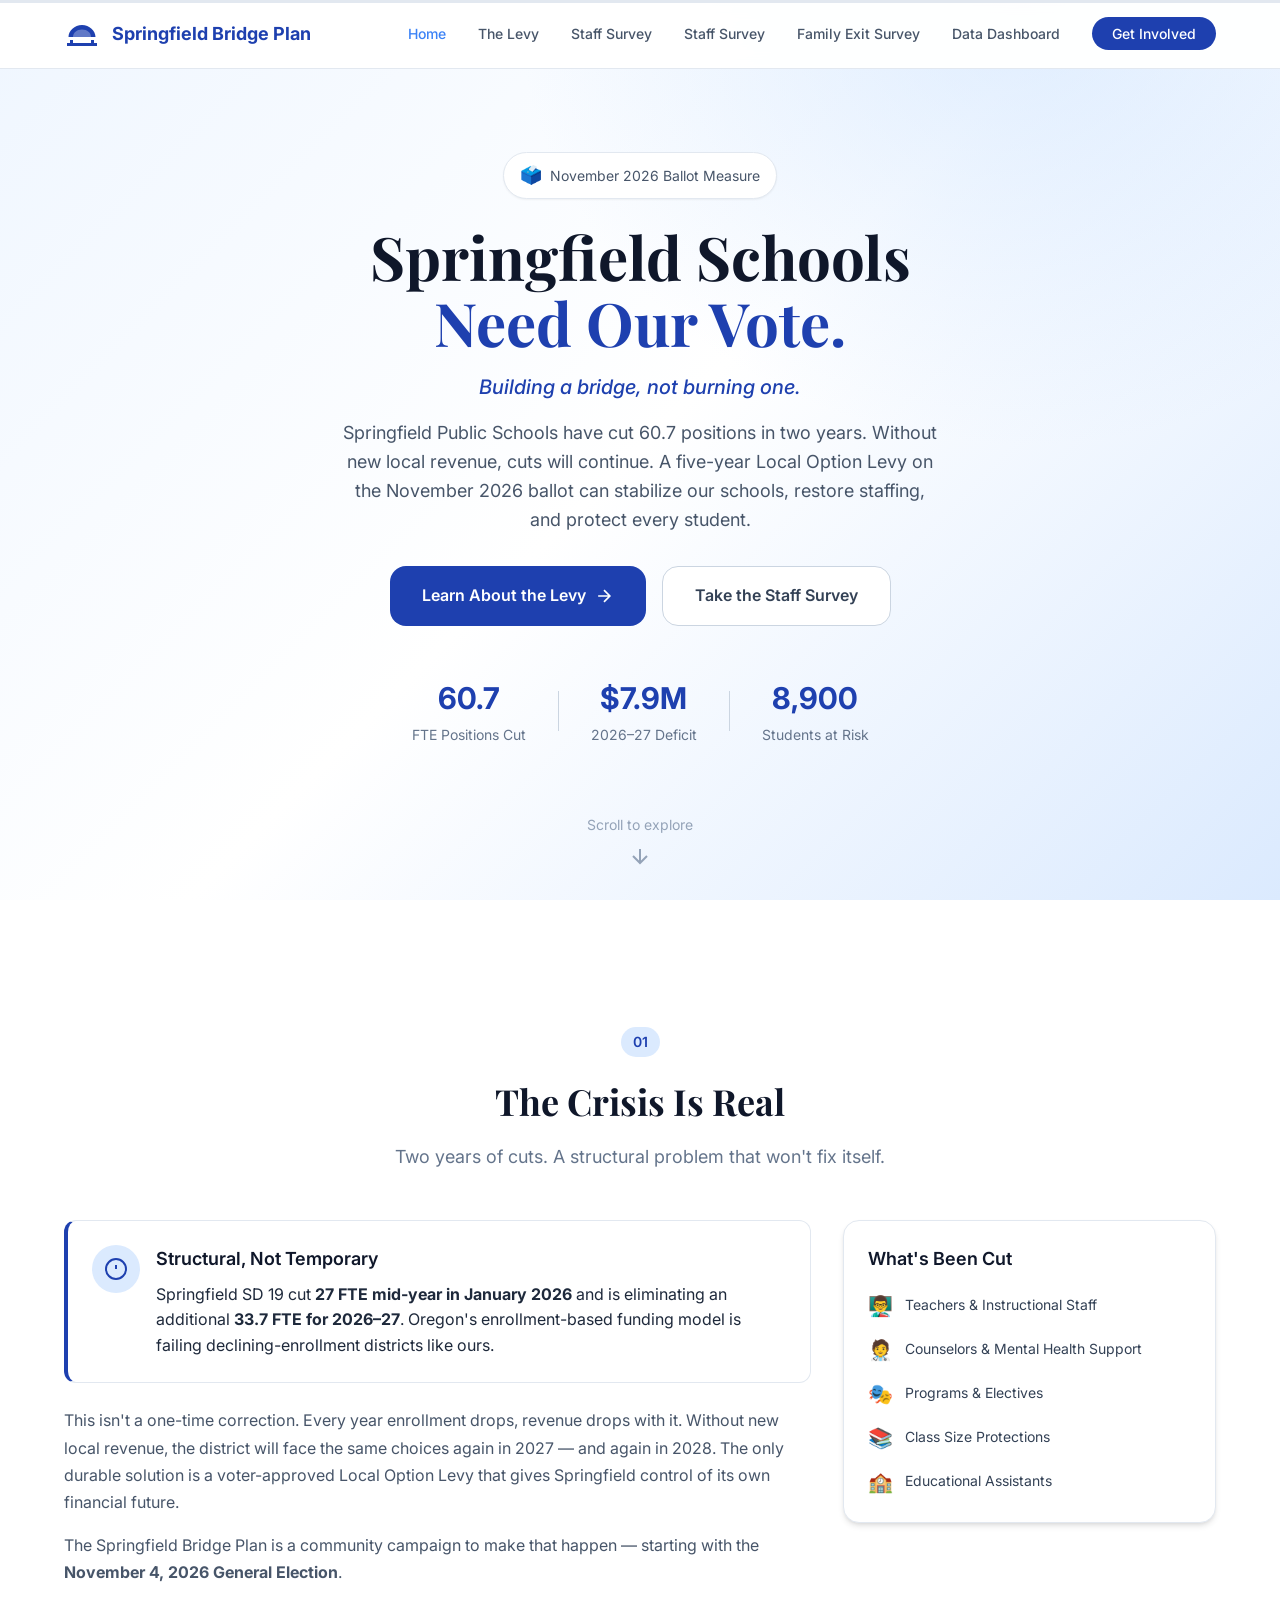
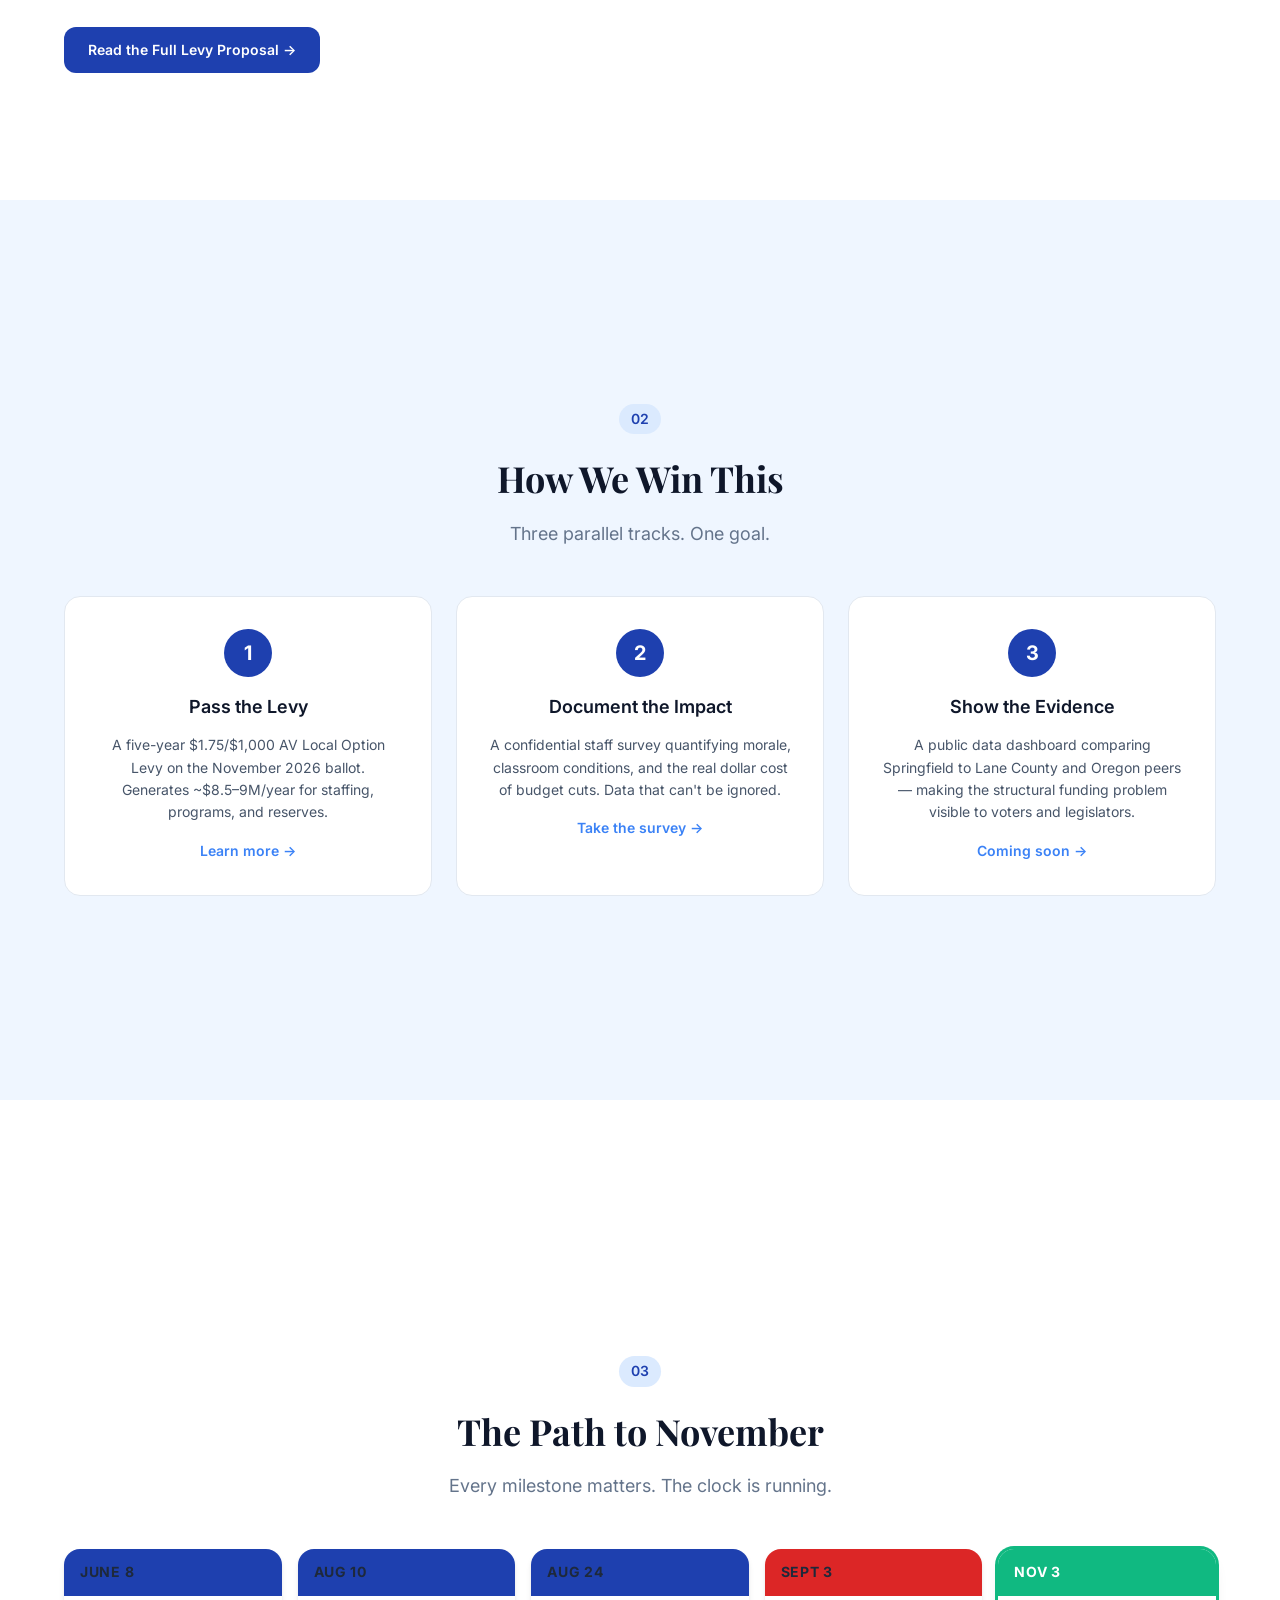
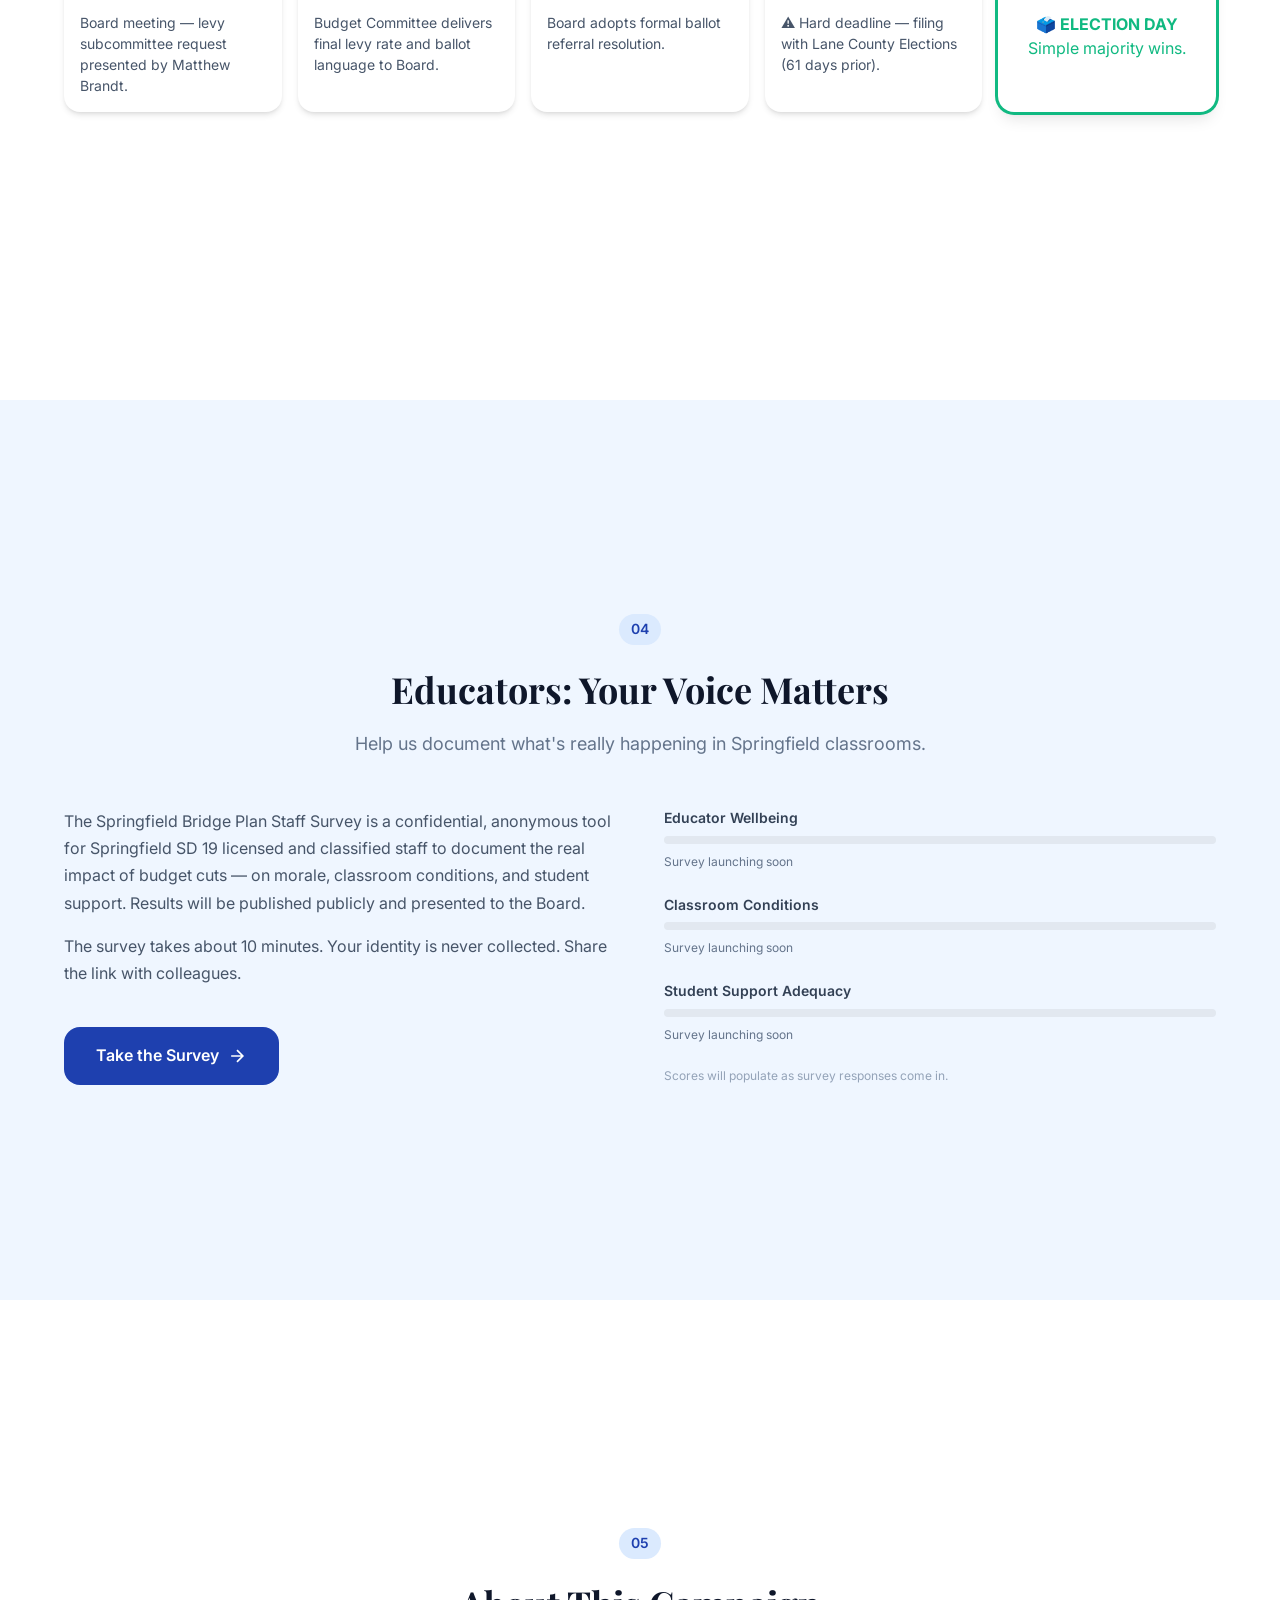
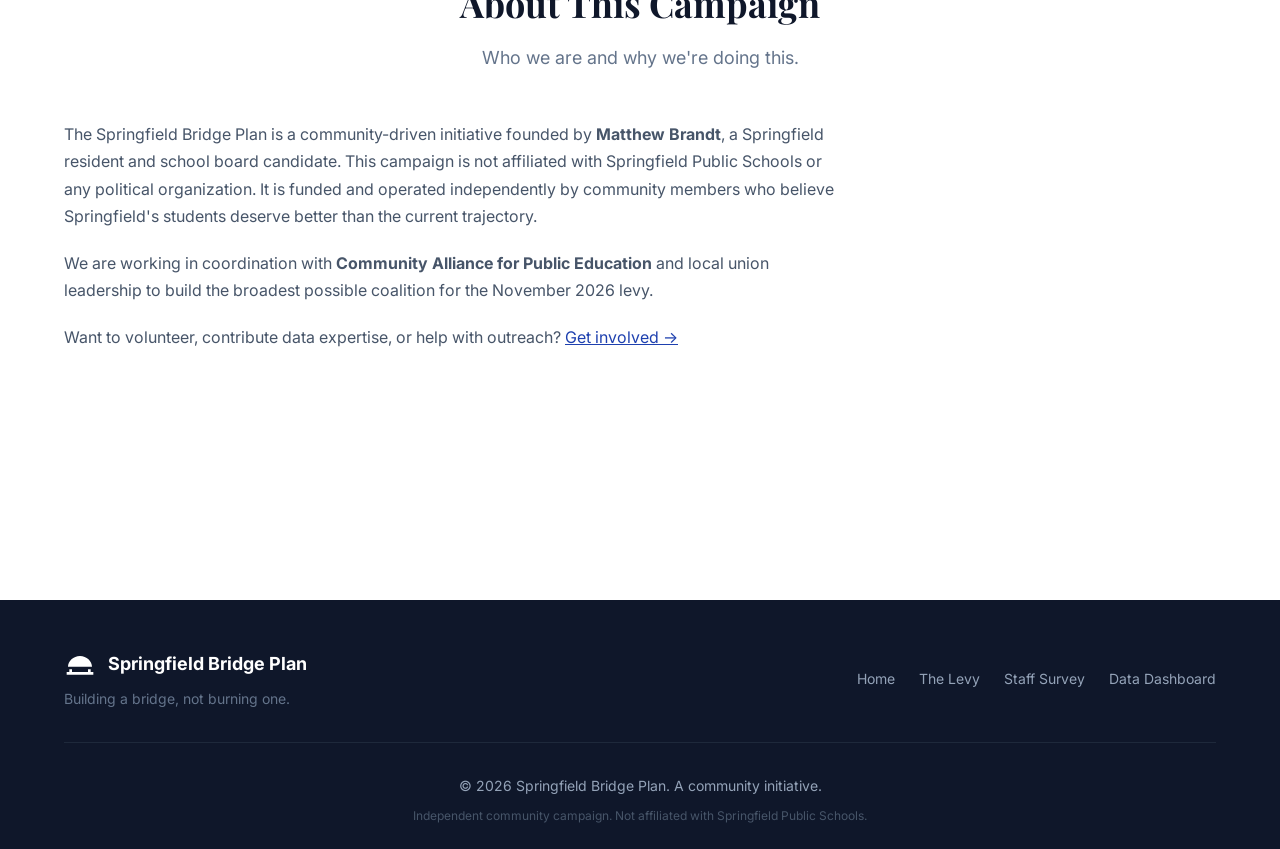
==== commit f0907905: "Add Family Exit Survey — dynamic student cards, conditional SPED branch, 8 sections" ====
--- a/index.html
+++ b/index.html
@@ -33,6 +33,8 @@
                 <li><a href="index.html" class="nav-active">Home</a></li>
                 <li><a href="levy.html">The Levy</a></li>
                 <li><a href="survey.html">Staff Survey</a></li>
+                <li><a href="survey.html">Staff Survey</a></li>
+                <li><a href="exit-survey.html">Family Exit Survey</a></li>
                 <li><a href="dashboard.html">Data Dashboard</a></li>
                 <li><a href="levy.html#get-involved" class="nav-cta">Get Involved</a></li>
             </ul>
--- a/css/site.css
+++ b/css/site.css
@@ -323,3 +323,382 @@
     gap: 0.75rem;
 }
 .anon-notice-icon { font-size: 1.25rem; flex-shrink: 0; }
+
+/* ── Fix: involve-grid cards — fill space, left-align ── */
+.involve-grid {
+    grid-template-columns: repeat(4, 1fr);
+    align-items: start;
+}
+.involve-card {
+    text-align: left;
+    padding: 1.5rem;
+}
+.involve-card .involve-icon {
+    text-align: left;
+}
+
+/* ── Fix: volunteer form — dark text on light inputs ── */
+.volunteer-form-block {
+    background: rgba(255,255,255,0.12);
+}
+.volunteer-form-block h3 {
+    color: var(--color-white);
+}
+.volunteer-form-block label {
+    color: var(--color-white) !important;
+    display: block;
+    margin-bottom: 0.4rem;
+    font-weight: 600;
+    font-size: var(--text-sm);
+}
+.volunteer-form-block .form-group {
+    margin-bottom: 1.25rem;
+}
+.volunteer-form-block input,
+.volunteer-form-block select,
+.volunteer-form-block textarea {
+    background: rgba(255,255,255,0.92) !important;
+    color: var(--color-gray-800) !important;
+    border-color: rgba(255,255,255,0.4) !important;
+    width: 100%;
+    padding: 0.65rem 0.85rem;
+    border-radius: var(--radius-md);
+    border: 1.5px solid rgba(255,255,255,0.4);
+    font-size: var(--text-sm);
+}
+.volunteer-form-block input::placeholder {
+    color: var(--color-gray-400) !important;
+}
+.volunteer-form-block select option {
+    background: var(--color-white);
+    color: var(--color-gray-800);
+}
+
+/* ===================== Data Dashboard ===================== */
+.dash-section { padding-top: 2.5rem; }
+.dash-controls {
+  display: grid; grid-template-columns: repeat(3, 1fr); gap: 1rem;
+  background: var(--color-gray-50); border: 1px solid var(--color-gray-200);
+  border-radius: var(--radius-lg, 12px); padding: 1.25rem; margin-bottom: 1.25rem;
+}
+.dash-field { display: flex; flex-direction: column; gap: .35rem; }
+.dash-field label { font-size: var(--text-sm, .875rem); font-weight: 600; color: var(--color-gray-700); }
+.dash-field select {
+  padding: .6rem .75rem; border: 1px solid var(--color-gray-300); border-radius: 8px;
+  background: #fff; font-size: .9rem; color: var(--color-gray-800); cursor: pointer;
+}
+.dash-field select:focus { outline: 3px solid var(--color-primary-light); border-color: var(--color-primary); }
+.dash-fresh { font-size: var(--text-sm, .85rem); color: var(--color-gray-600); margin: 0 0 1.5rem; }
+
+.kpi-row { display: grid; grid-template-columns: repeat(4, 1fr); gap: 1rem; margin-bottom: 1.5rem; }
+.kpi-tile {
+  background: #fff; border: 1px solid var(--color-gray-200); border-left: 5px solid var(--color-primary);
+  border-radius: 12px; padding: 1.1rem 1.2rem; box-shadow: var(--shadow-sm, 0 1px 3px rgba(0,0,0,.06));
+  display: flex; flex-direction: column; gap: .3rem;
+}
+.kpi-pos { border-left-color: var(--color-success); }
+.kpi-neg { border-left-color: var(--color-error); }
+.kpi-neutral { border-left-color: var(--color-accent); }
+.kpi-label { font-size: var(--text-xs, .75rem); text-transform: uppercase; letter-spacing: .03em; color: var(--color-gray-500); font-weight: 600; }
+.kpi-value { font-size: 1.8rem; font-weight: 800; color: var(--color-gray-900); line-height: 1.1; }
+.kpi-sub { font-size: var(--text-xs, .75rem); color: var(--color-gray-600); }
+
+.dash-h2 { font-size: 1.35rem; font-weight: 700; color: var(--color-gray-900); margin: 2rem 0 1rem; }
+.dash-grid-2 { display: grid; grid-template-columns: 1fr 1fr; gap: 1.25rem; margin-bottom: 1.25rem; }
+.dash-card {
+  background: #fff; border: 1px solid var(--color-gray-200); border-radius: 12px;
+  padding: 1.25rem; box-shadow: var(--shadow-sm, 0 1px 3px rgba(0,0,0,.06)); margin-bottom: 1.25rem;
+}
+.dash-card h3 { font-size: 1rem; font-weight: 700; color: var(--color-gray-800); margin: 0 0 1rem; }
+.chart-box { position: relative; height: 320px; }
+.chart-box-wide { height: 380px; }
+.chart-nodata {
+  display: flex; align-items: center; justify-content: center; height: 320px; text-align: center;
+  color: var(--color-gray-500); font-size: .9rem; padding: 1rem;
+  background: var(--color-gray-50); border-radius: 8px;
+}
+.dash-callout {
+  background: var(--color-primary-50); border: 1px solid var(--color-primary-200);
+  border-radius: 10px; padding: 1rem 1.2rem; font-size: var(--text-sm, .9rem);
+  color: var(--color-gray-700); margin-bottom: 1.25rem;
+}
+.dash-callout-warn { background: #fffbeb; border-color: #fde68a; }
+.dash-sources { margin-top: 2rem; padding-top: 1.5rem; border-top: 1px solid var(--color-gray-200); }
+.dash-sources h3 { font-size: 1rem; font-weight: 700; margin: 0 0 .75rem; color: var(--color-gray-800); }
+.dash-sources ul { margin: 0 0 1rem; padding-left: 1.1rem; }
+.dash-sources li { font-size: var(--text-sm, .85rem); margin-bottom: .35rem; }
+.dash-sources a { color: var(--color-primary); }
+.dash-disclaimer { font-size: var(--text-xs, .78rem); color: var(--color-gray-500); font-style: italic; }
+
+@media (max-width: 860px) {
+  .dash-controls { grid-template-columns: 1fr; }
+  .kpi-row { grid-template-columns: 1fr 1fr; }
+  .dash-grid-2 { grid-template-columns: 1fr; }
+}
+@media (max-width: 480px) {
+  .kpi-row { grid-template-columns: 1fr; }
+}
+
+/* =============================================
+   SURVEY — Full UX Overhaul
+   ============================================= */
+
+/* Survey wrapper */
+.survey-wrapper { max-width: 800px; margin: 0 auto; }
+
+/* Confidentiality notice */
+.anon-notice {
+    background: #ecfdf5;
+    border: 1.5px solid #6ee7b7;
+    border-radius: var(--radius-xl);
+    padding: 1.25rem 1.5rem;
+    font-size: var(--text-sm);
+    color: #065f46;
+    margin-bottom: 2rem;
+    display: flex;
+    align-items: flex-start;
+    gap: 0.75rem;
+    line-height: 1.6;
+}
+.anon-notice-icon { font-size: 1.5rem; flex-shrink: 0; margin-top: 0.1rem; }
+
+/* Progress bar */
+.survey-progress { margin-bottom: 2rem; }
+.survey-progress-bar {
+    height: 10px;
+    background: var(--color-gray-200);
+    border-radius: var(--radius-full);
+    overflow: hidden;
+}
+.survey-progress-fill {
+    height: 100%;
+    background: linear-gradient(90deg, var(--color-primary), var(--color-accent));
+    border-radius: var(--radius-full);
+    transition: width 0.5s cubic-bezier(0.4,0,0.2,1);
+}
+.survey-progress-text {
+    font-size: var(--text-sm);
+    font-weight: 600;
+    color: var(--color-gray-500);
+    margin-top: 0.5rem;
+    display: flex;
+    justify-content: space-between;
+}
+
+/* Section header */
+.survey-section-header {
+    background: linear-gradient(135deg, var(--color-primary-50), var(--color-primary-100));
+    border: 1.5px solid var(--color-primary-200);
+    border-radius: var(--radius-xl);
+    padding: 1.5rem 2rem;
+    margin-bottom: 2rem;
+}
+.survey-section-header h3 {
+    font-size: var(--text-xl);
+    font-weight: 800;
+    color: var(--color-primary-dark);
+    margin: 0 0 0.3rem;
+}
+.survey-section-header p {
+    font-size: var(--text-sm);
+    color: var(--color-gray-600);
+    margin: 0;
+}
+
+/* Individual question */
+.survey-question {
+    background: var(--color-white);
+    border: 1.5px solid var(--color-gray-200);
+    border-radius: var(--radius-xl);
+    padding: 1.75rem;
+    margin-bottom: 1.25rem;
+    transition: border-color var(--transition-fast), box-shadow var(--transition-fast);
+}
+.survey-question:focus-within {
+    border-color: var(--color-primary-light);
+    box-shadow: 0 0 0 3px var(--color-primary-100);
+}
+.survey-question label.q-label {
+    display: block;
+    font-weight: 700;
+    font-size: var(--text-base);
+    color: var(--color-gray-800);
+    margin-bottom: 0.6rem;
+    line-height: 1.5;
+}
+.survey-question .q-hint {
+    font-size: var(--text-sm);
+    color: var(--color-gray-500);
+    margin-bottom: 1rem;
+    line-height: 1.5;
+}
+
+/* Text inputs inside survey */
+.survey-question input[type="text"],
+.survey-question input[type="email"],
+.survey-question input[type="number"] {
+    width: 100%;
+    padding: 0.8rem 1rem;
+    border: 2px solid var(--color-gray-200);
+    border-radius: var(--radius-lg);
+    font-size: var(--text-base);
+    color: var(--color-gray-800);
+    background: var(--color-gray-50);
+    outline: none;
+    transition: border-color var(--transition-fast), background var(--transition-fast);
+    font-family: var(--font-sans);
+}
+.survey-question input[type="text"]:focus,
+.survey-question input[type="email"]:focus,
+.survey-question input[type="number"]:focus {
+    border-color: var(--color-primary);
+    background: var(--color-white);
+}
+.survey-question input[type="text"]::placeholder,
+.survey-question input[type="email"]::placeholder { color: var(--color-gray-400); }
+
+/* Select inside survey */
+.survey-question select {
+    width: 100%;
+    padding: 0.8rem 2.5rem 0.8rem 1rem;
+    border: 2px solid var(--color-gray-200);
+    border-radius: var(--radius-lg);
+    font-size: var(--text-base);
+    color: var(--color-gray-800);
+    background: var(--color-gray-50) url("data:image/svg+xml,%3Csvg xmlns='http://www.w3.org/2000/svg' width='16' height='16' viewBox='0 0 24 24' fill='none' stroke='%2364748b' stroke-width='2'%3E%3Cpath d='M6 9l6 6 6-6'/%3E%3C/svg%3E") no-repeat right 0.9rem center;
+    -webkit-appearance: none;
+    -moz-appearance: none;
+    appearance: none;
+    outline: none;
+    cursor: pointer;
+    transition: border-color var(--transition-fast), background-color var(--transition-fast);
+    font-family: var(--font-sans);
+}
+.survey-question select:focus {
+    border-color: var(--color-primary);
+    background-color: var(--color-white);
+}
+
+/* Textarea inside survey */
+.survey-question textarea {
+    width: 100%;
+    padding: 0.8rem 1rem;
+    border: 2px solid var(--color-gray-200);
+    border-radius: var(--radius-lg);
+    font-size: var(--text-sm);
+    color: var(--color-gray-800);
+    background: var(--color-gray-50);
+    outline: none;
+    resize: vertical;
+    min-height: 100px;
+    transition: border-color var(--transition-fast);
+    font-family: var(--font-sans);
+    line-height: 1.6;
+}
+.survey-question textarea:focus {
+    border-color: var(--color-primary);
+    background: var(--color-white);
+}
+
+/* Likert scale — big, bold, modern */
+.likert-scale {
+    display: grid;
+    grid-template-columns: repeat(5, 1fr);
+    gap: 0.6rem;
+    margin-top: 0.25rem;
+}
+.likert-option { position: relative; }
+.likert-option input[type="radio"] {
+    position: absolute;
+    opacity: 0;
+    width: 0;
+    height: 0;
+}
+.likert-option label {
+    display: flex;
+    flex-direction: column;
+    align-items: center;
+    justify-content: center;
+    padding: 1rem 0.5rem;
+    border: 2px solid var(--color-gray-200);
+    border-radius: var(--radius-xl);
+    cursor: pointer;
+    font-size: var(--text-xs);
+    font-weight: 500;
+    text-align: center;
+    line-height: 1.3;
+    color: var(--color-gray-600);
+    background: var(--color-gray-50);
+    transition: all var(--transition-fast);
+    min-height: 80px;
+    user-select: none;
+}
+.likert-option label:hover {
+    border-color: var(--color-primary-light);
+    background: var(--color-primary-50);
+    color: var(--color-primary-dark);
+    transform: translateY(-2px);
+    box-shadow: var(--shadow-md);
+}
+.likert-num {
+    font-size: 1.75rem;
+    font-weight: 800;
+    line-height: 1;
+    margin-bottom: 0.4rem;
+    color: var(--color-gray-400);
+    transition: color var(--transition-fast);
+}
+.likert-option label:hover .likert-num { color: var(--color-primary); }
+.likert-option input:checked + label {
+    border-color: var(--color-primary);
+    background: var(--color-primary);
+    color: var(--color-white);
+    box-shadow: var(--shadow-lg);
+    transform: translateY(-2px);
+}
+.likert-option input:checked + label .likert-num { color: rgba(255,255,255,0.9); }
+
+/* Likert anchor labels */
+.likert-anchors {
+    display: flex;
+    justify-content: space-between;
+    margin-top: 0.5rem;
+    padding: 0 0.25rem;
+}
+.likert-anchors span {
+    font-size: var(--text-xs);
+    color: var(--color-gray-400);
+    font-style: italic;
+}
+
+/* Validation error state */
+.survey-question.has-error {
+    border-color: var(--color-error);
+    box-shadow: 0 0 0 3px var(--color-error-light);
+}
+.survey-question .q-error {
+    display: none;
+    font-size: var(--text-xs);
+    color: var(--color-error);
+    font-weight: 600;
+    margin-top: 0.6rem;
+}
+.survey-question.has-error .q-error { display: block; }
+
+/* Nav buttons */
+.survey-nav {
+    display: flex;
+    justify-content: space-between;
+    align-items: center;
+    margin-top: 2.5rem;
+    padding-top: 1.5rem;
+    border-top: 2px solid var(--color-gray-100);
+    gap: 1rem;
+}
+.survey-nav .btn { min-width: 160px; }
+
+@media (max-width: 520px) {
+    .likert-scale { grid-template-columns: repeat(5, 1fr); gap: 0.3rem; }
+    .likert-option label { padding: 0.75rem 0.25rem; min-height: 70px; font-size: 0.65rem; }
+    .likert-num { font-size: 1.25rem; }
+}
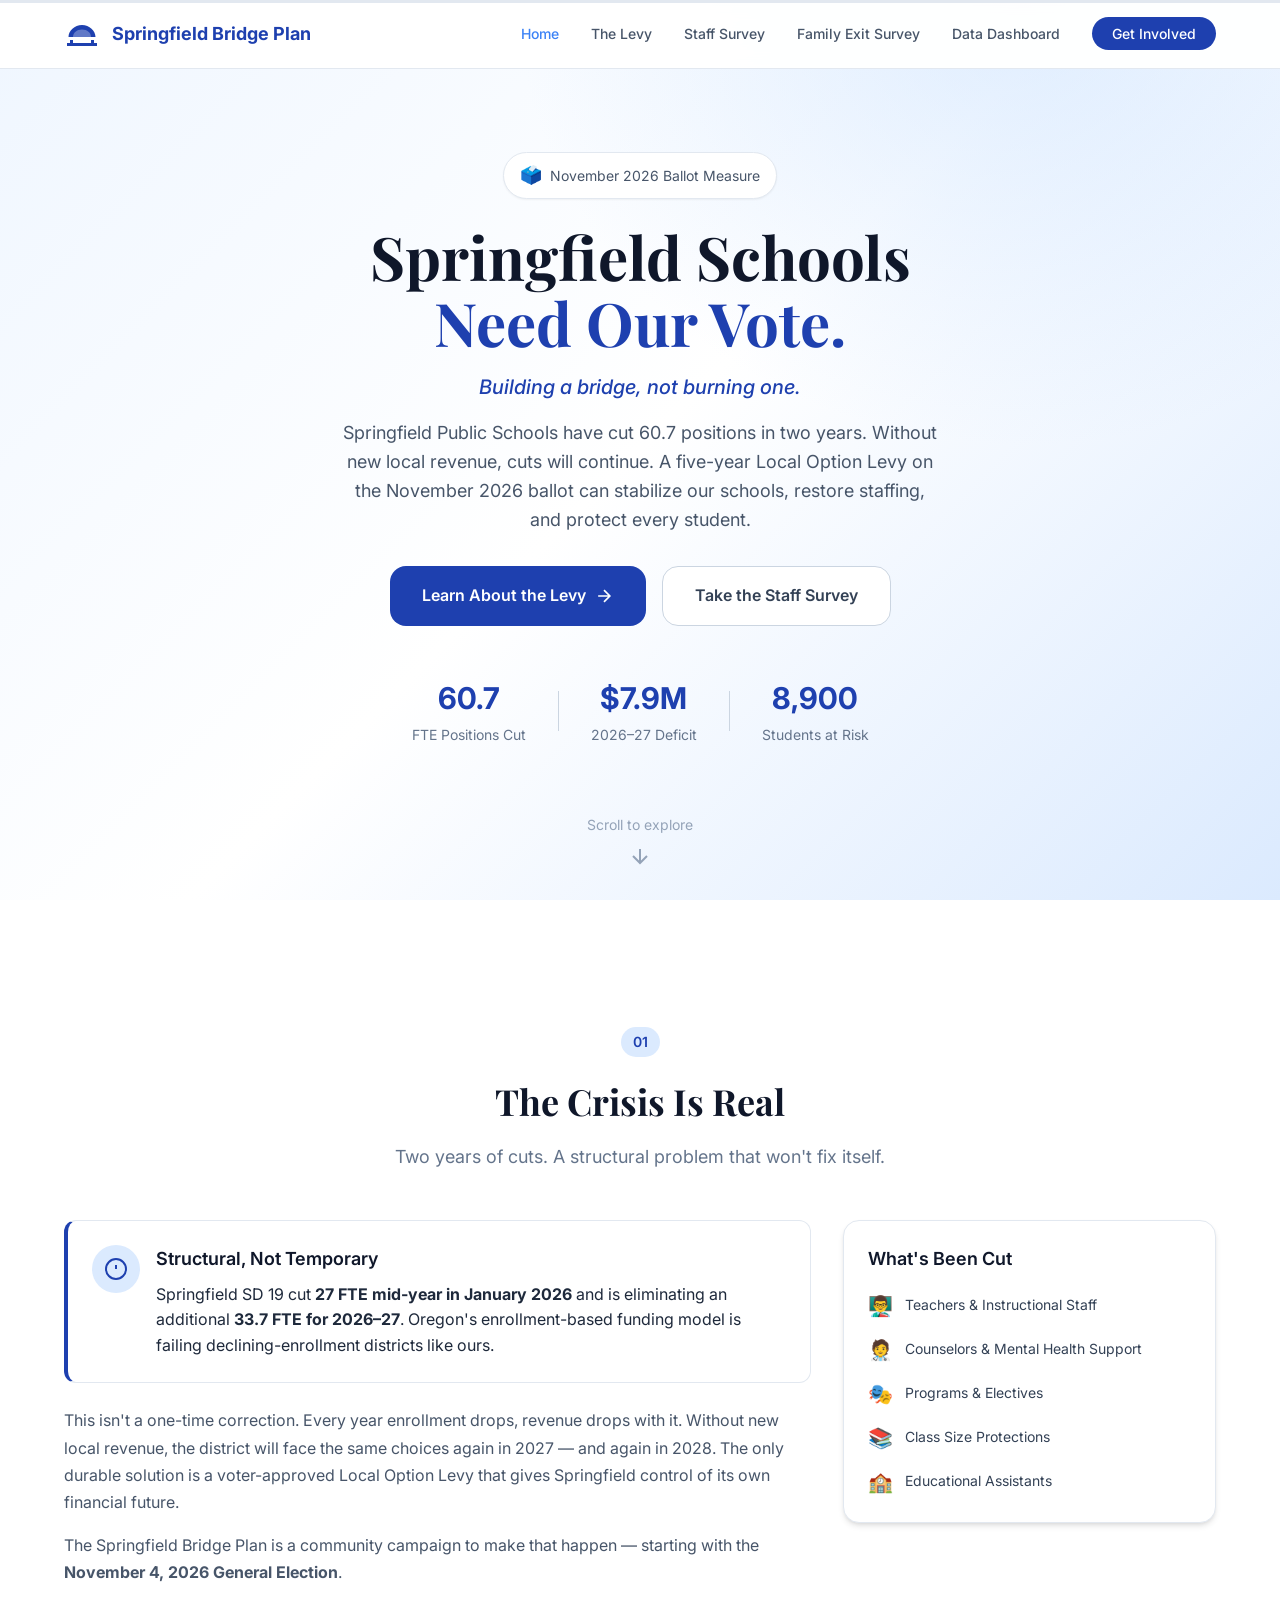
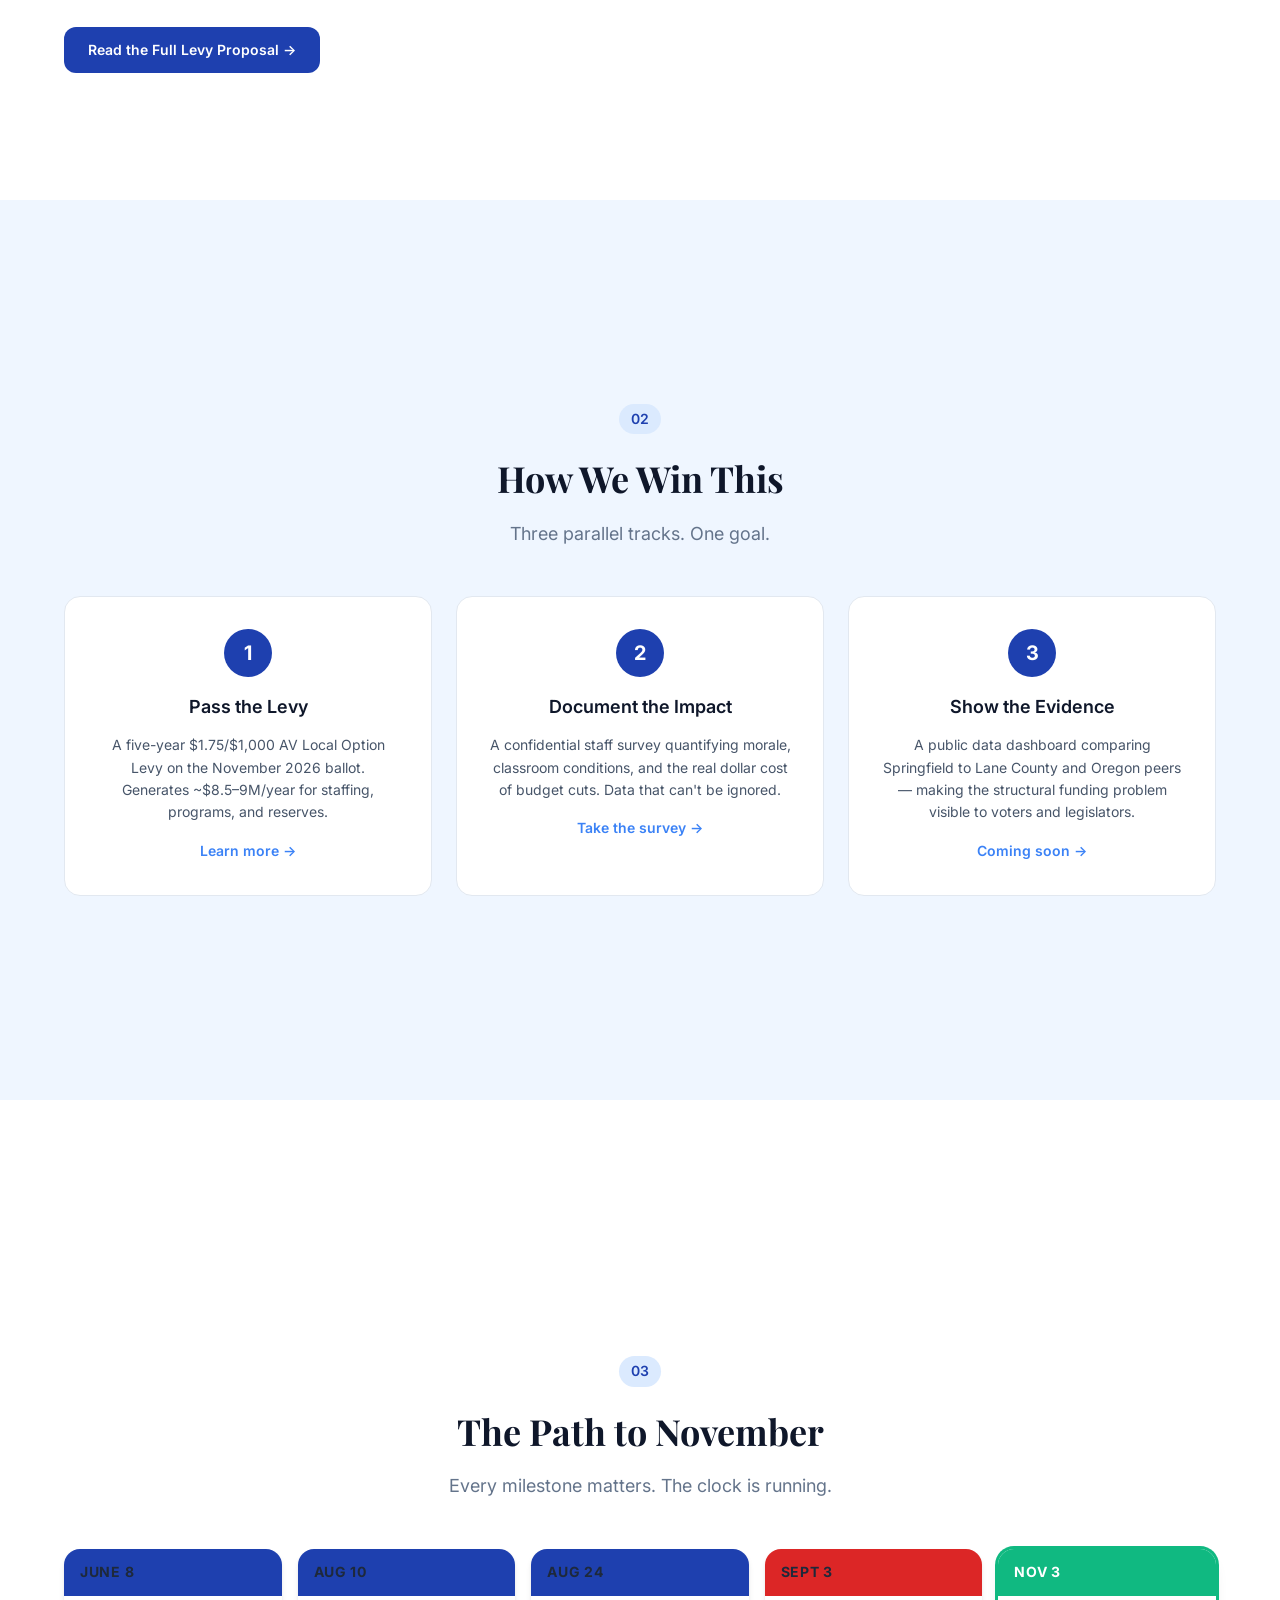
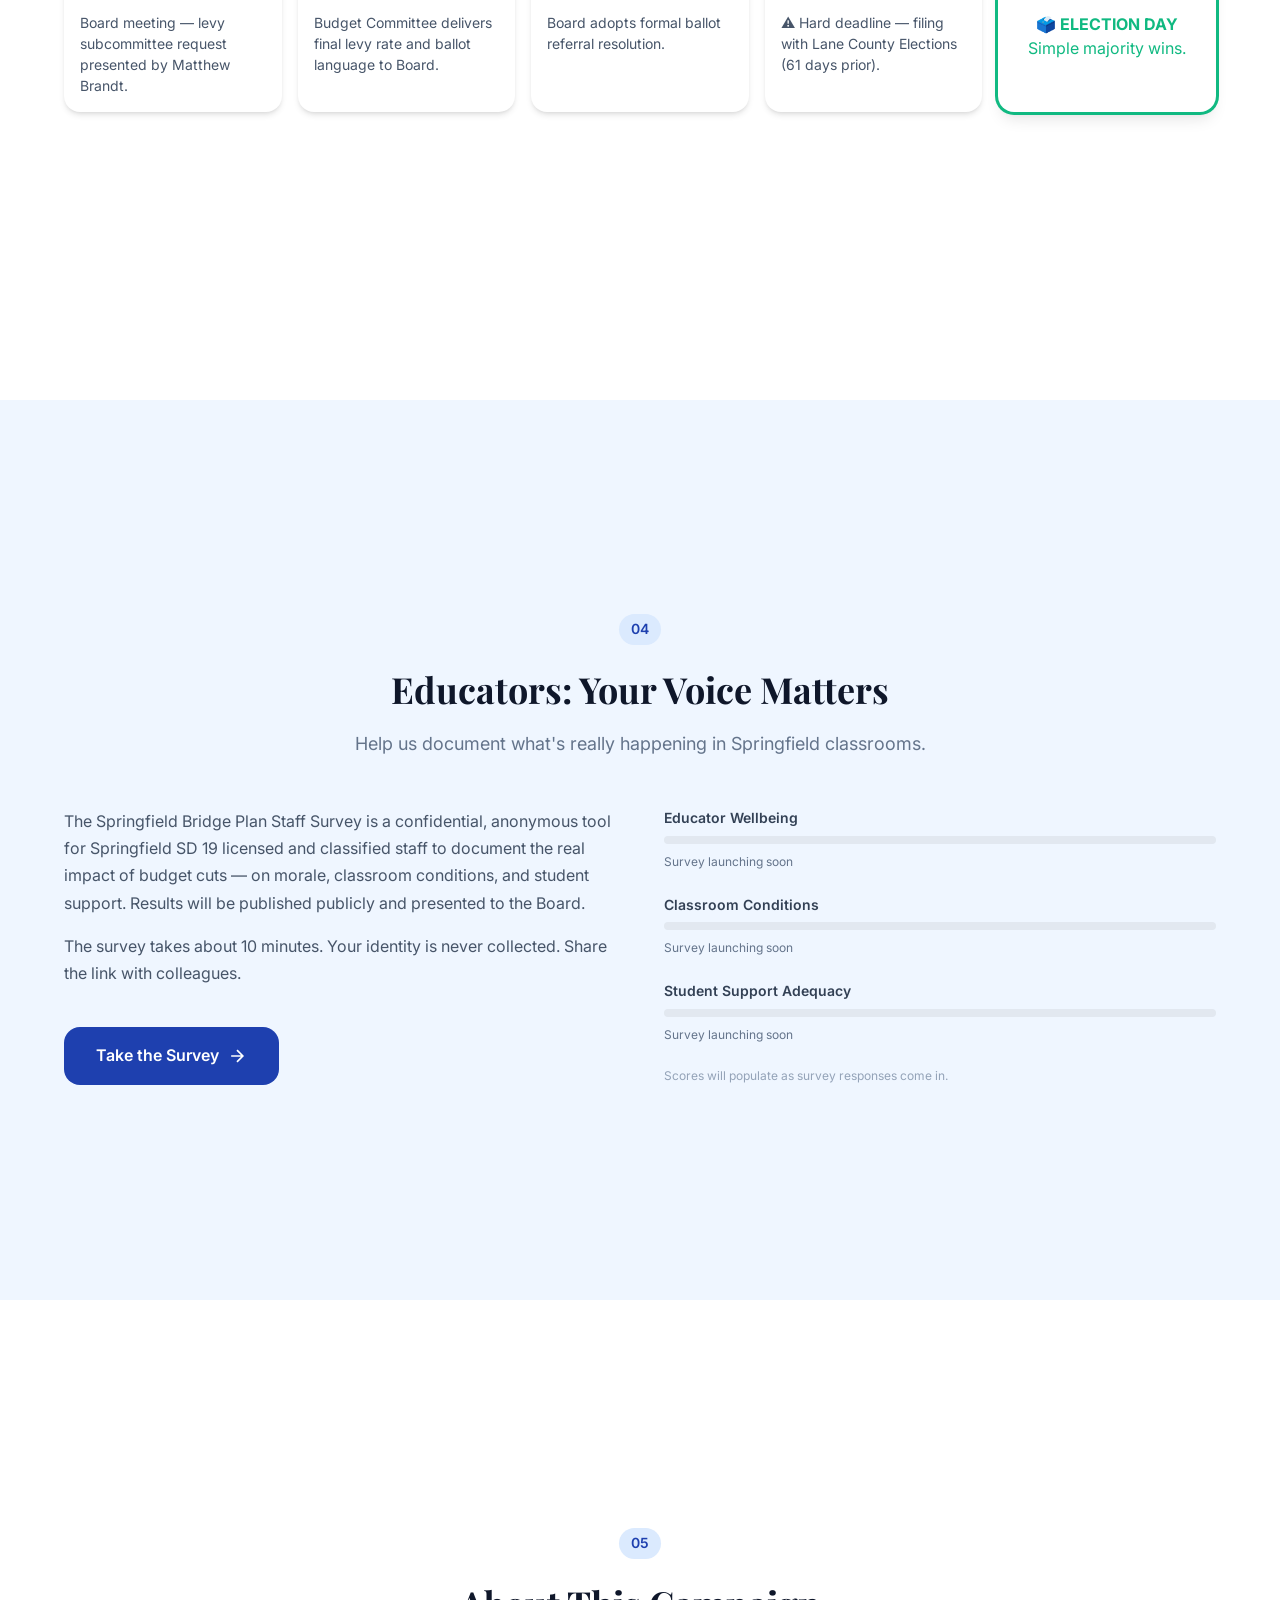
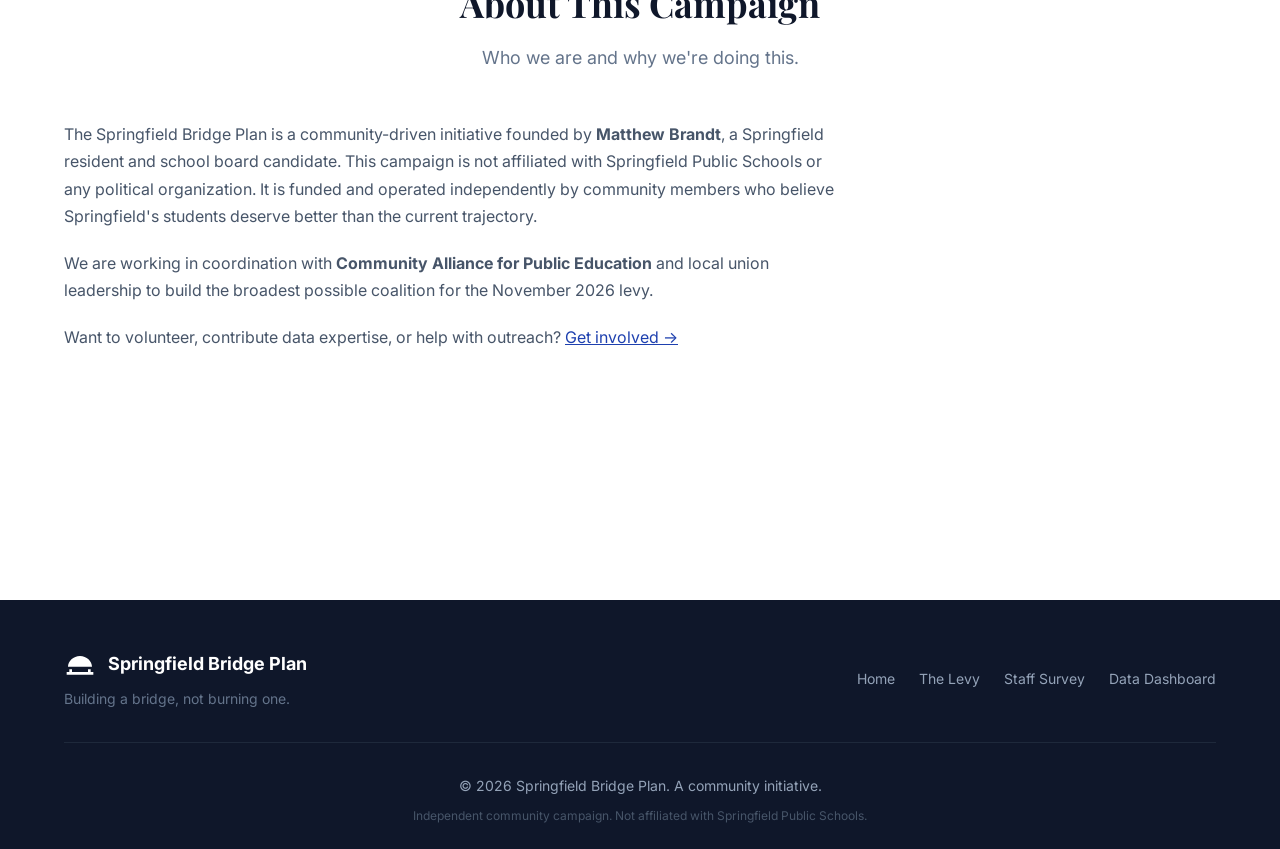
==== commit 3fe86779: "Fix duplicate Staff Survey nav link on all pages" ====
--- a/index.html
+++ b/index.html
@@ -33,7 +33,6 @@
                 <li><a href="index.html" class="nav-active">Home</a></li>
                 <li><a href="levy.html">The Levy</a></li>
                 <li><a href="survey.html">Staff Survey</a></li>
-                <li><a href="survey.html">Staff Survey</a></li>
                 <li><a href="exit-survey.html">Family Exit Survey</a></li>
                 <li><a href="dashboard.html">Data Dashboard</a></li>
                 <li><a href="levy.html#get-involved" class="nav-cta">Get Involved</a></li>
